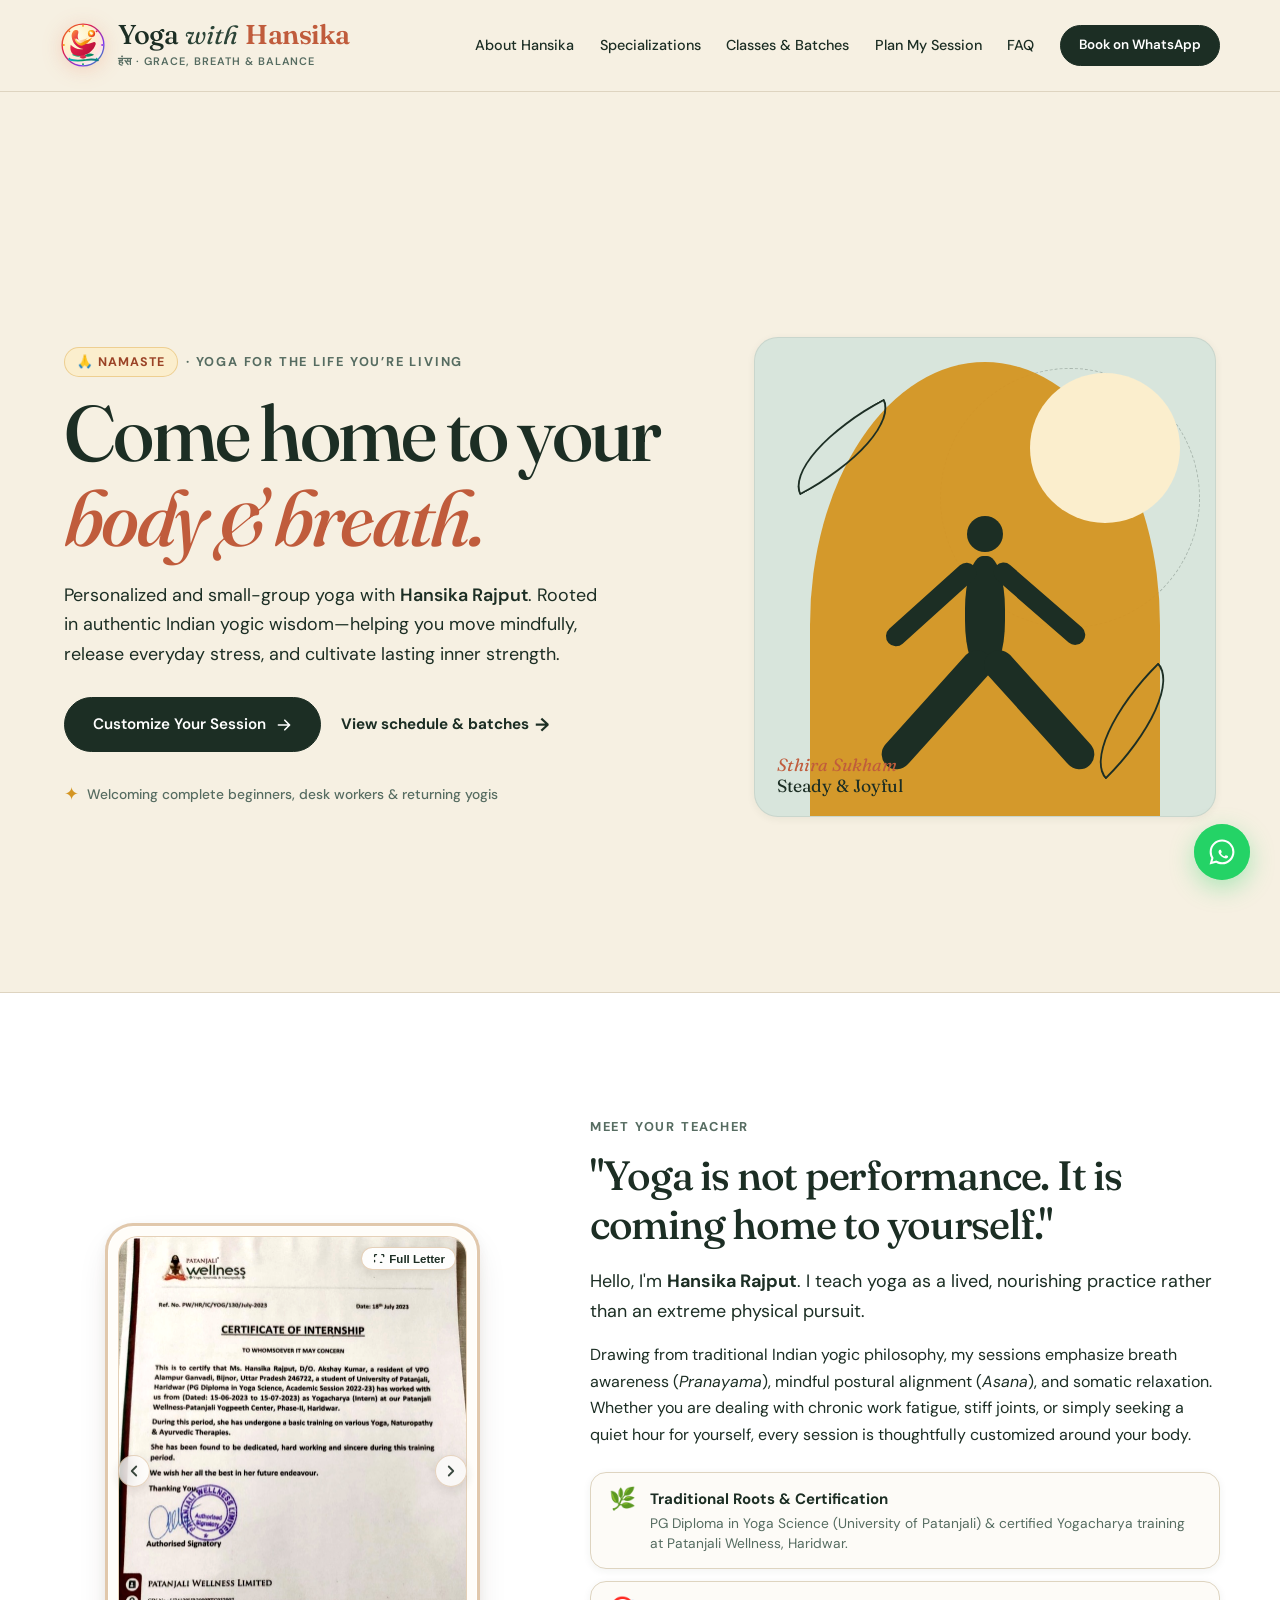
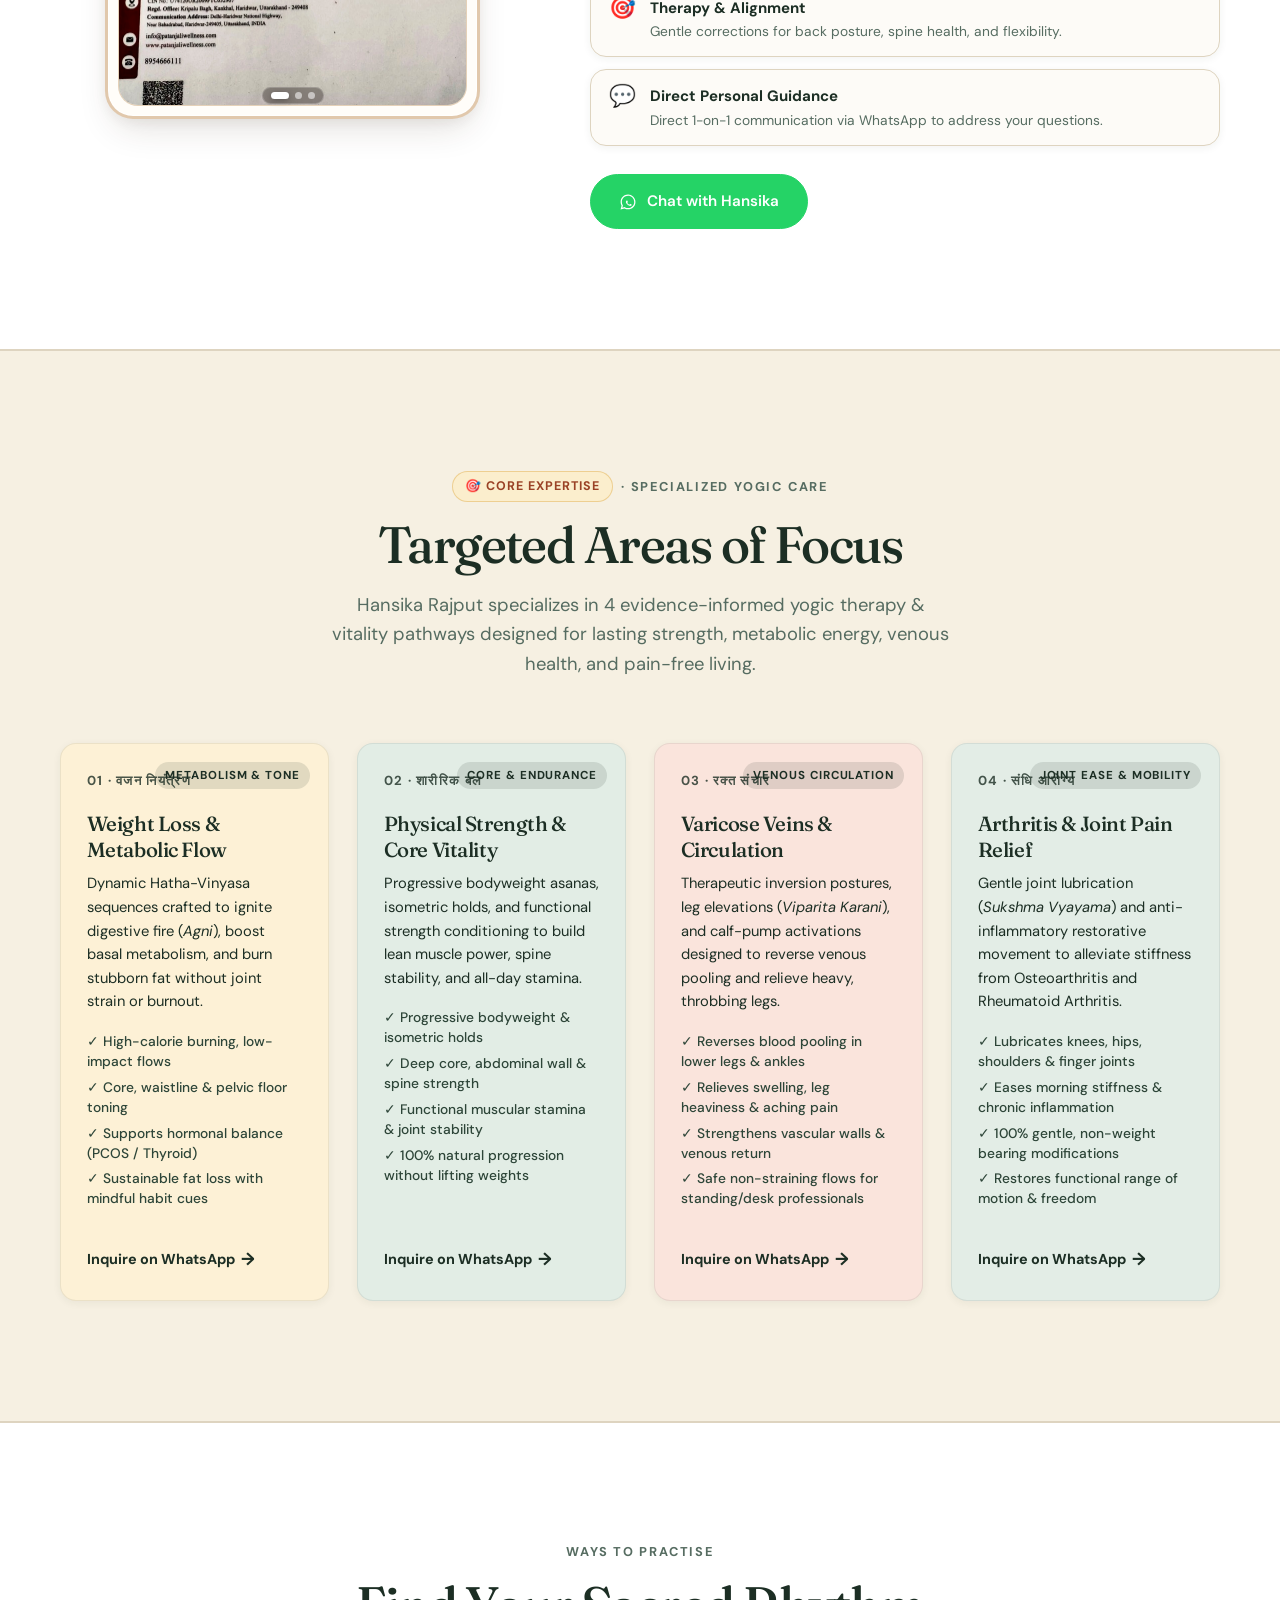
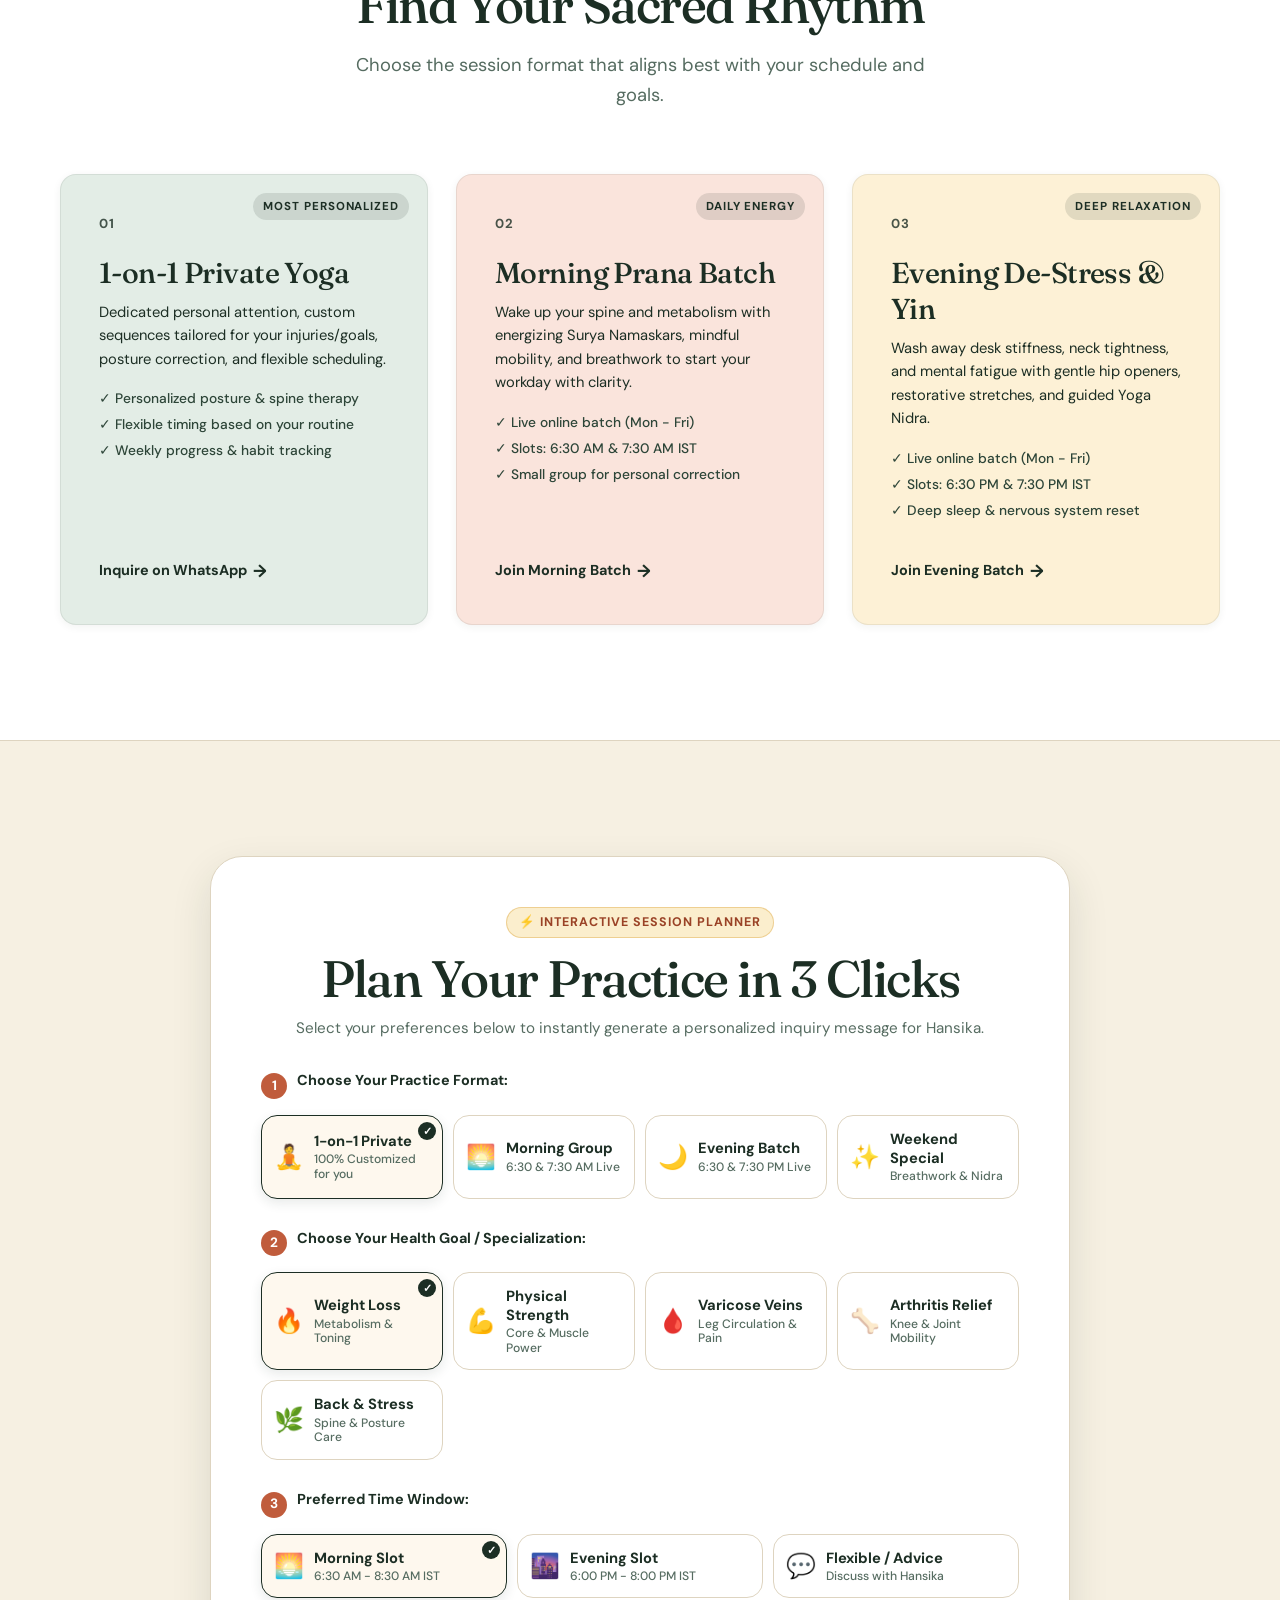
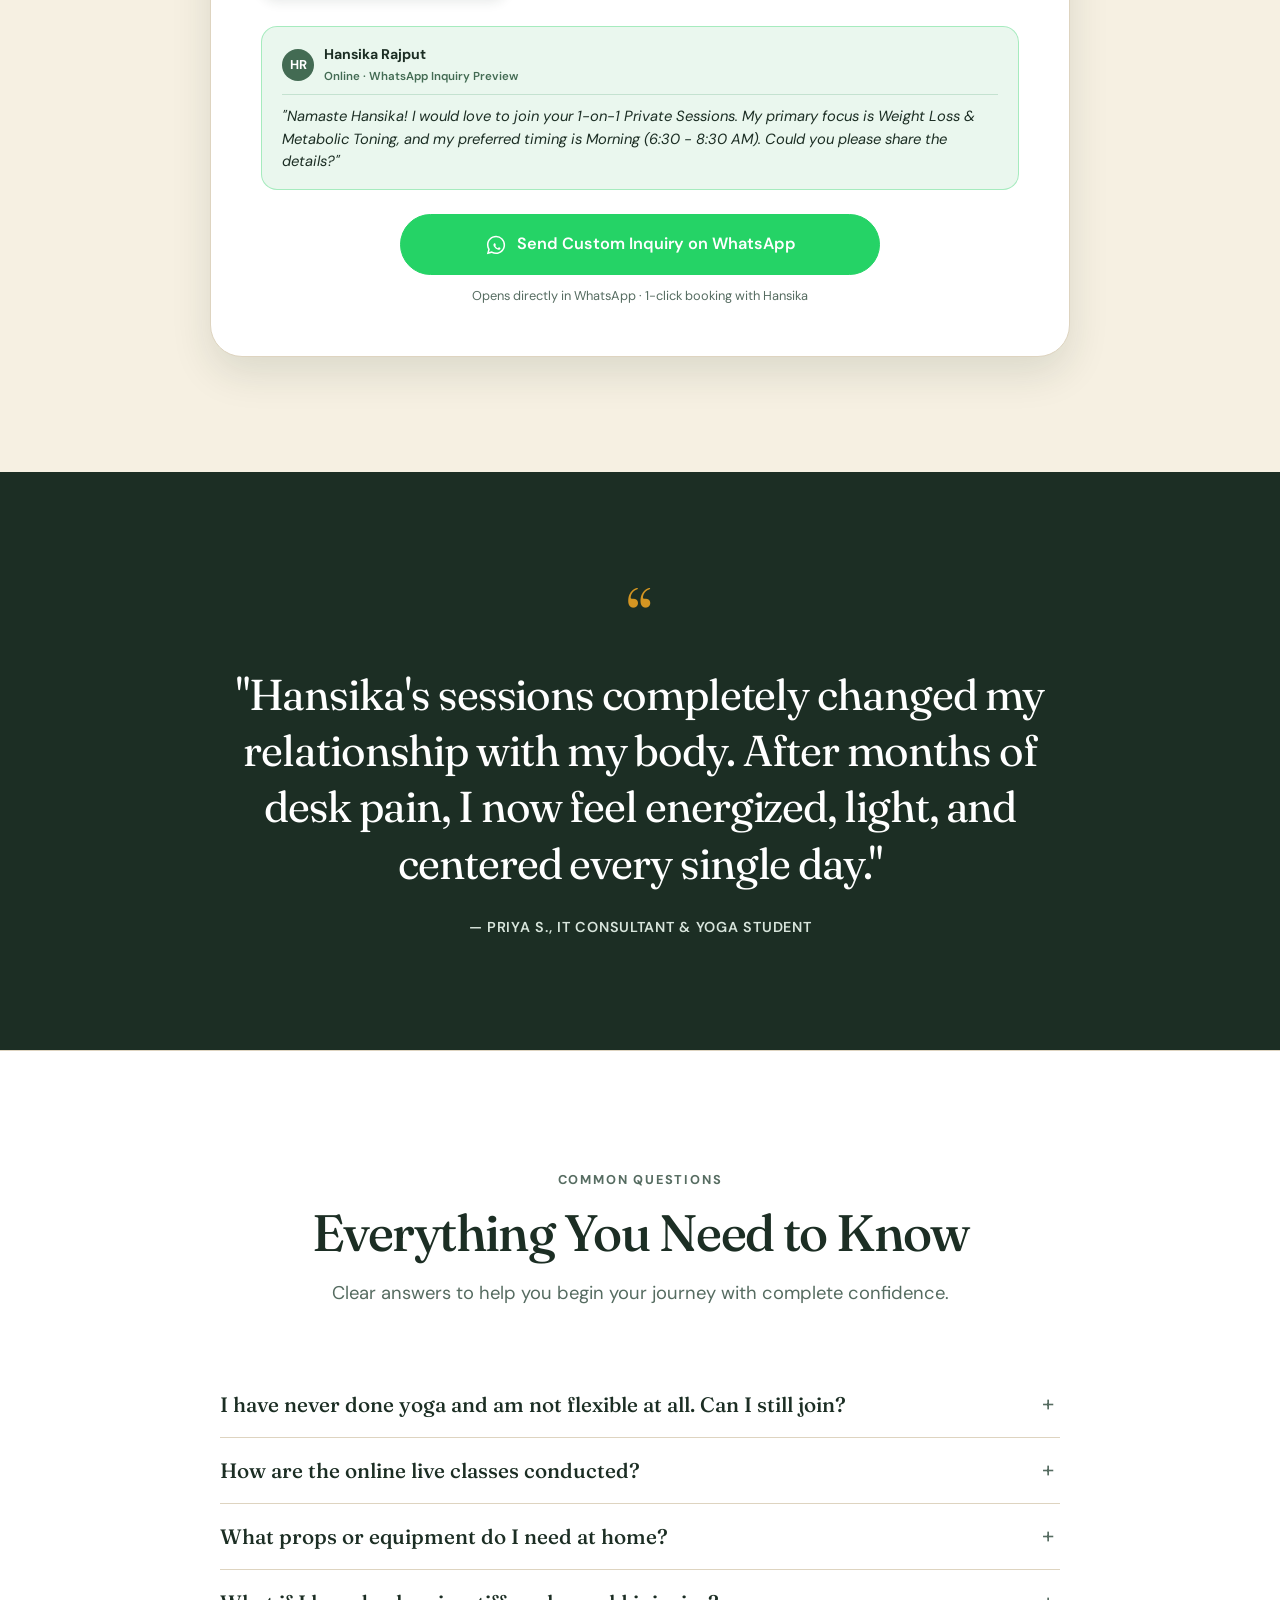
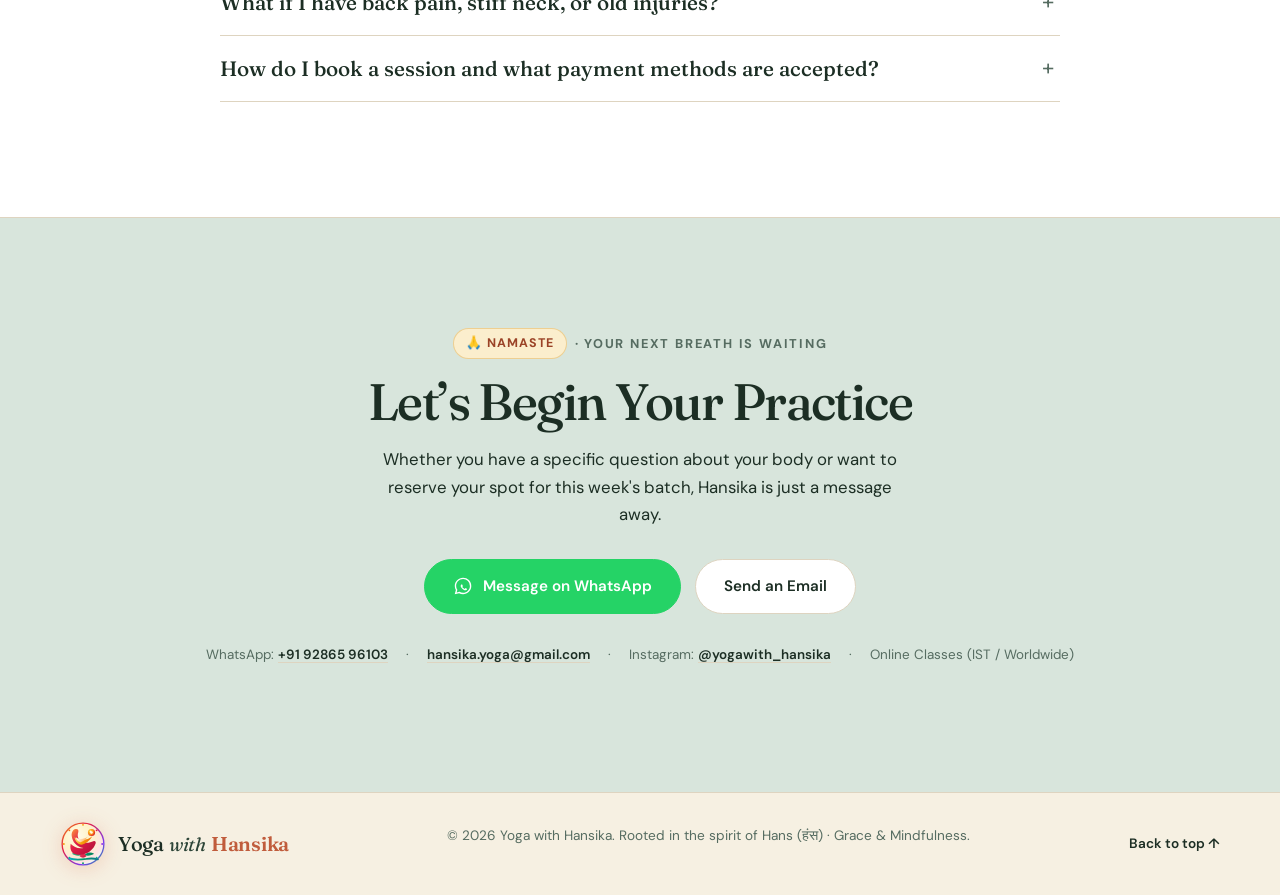
==== yogasite/index.html @ b0bfac23 "feat: add minimal teacher slideshow, cropped Patanjali letter, and Google SEO schema for yogawithhan" ====
<!doctype html>
<html lang="en">
  <head>
    <meta charset="UTF-8" />
    <meta name="viewport" content="width=device-width, initial-scale=1.0, viewport-fit=cover" />
    <meta name="description" content="Personalized 1-on-1 and small group yoga sessions with Hansika Rajput. Mindful movement, breathwork, and strength rooted in authentic Indian yogic principles." />
    <meta name="keywords" content="Yoga with Hansika, Hansika Rajput, Hans Yoga, Indian Yoga, Private Yoga Coach, Pranayama, Online Yoga Classes, Yoga for Beginners, Mindfulness" />
    <meta name="author" content="Hansika Rajput" />
    <meta name="theme-color" content="#f6f0e2" />
    
    <!-- Open Graph / WhatsApp Preview Meta Tags -->
    <meta property="og:type" content="website" />
    <meta property="og:title" content="Yoga with Hansika — Authentic Indian Yogic Practice &amp; Healing" />
    <meta property="og:description" content="Come home to your body and breath. Private & small-group yoga sessions with Hansika Rajput for strength, calm, and vitality." />
    <meta property="og:site_name" content="Yoga with Hansika" />
    
    <title>Yoga with Hansika — Authentic Indian Yogic Practice &amp; Healing</title>
    <link rel="canonical" href="https://yogawithhansika.vercel.app/yogasite/" />
    <meta property="og:url" content="https://yogawithhansika.vercel.app/yogasite/" />

    <!-- Google Structured Data (Schema.org) for Google Search Ranking -->
    <script type="application/ld+json">
    {
      "@context": "https://schema.org",
      "@type": "HealthAndBeautyBusiness",
      "name": "Yoga with Hansika",
      "alternateName": ["Hans Yoga", "Yoga with Hansika Rajput"],
      "description": "Personalized 1-on-1 and small group online yoga sessions with Hansika Rajput. Authentic Indian yogic wisdom, breathwork (Pranayama), alignment (Asana), and somatic relaxation.",
      "url": "https://yogawithhansika.vercel.app/yogasite/",
      "founder": {
        "@type": "Person",
        "name": "Hansika Rajput",
        "jobTitle": "Certified Yogacharya & Yoga Instructor",
        "alumniOf": "University of Patanjali",
        "knowsAbout": ["Hatha Yoga", "Vinyasa Flow", "Pranayama", "Yoga Therapy", "Meditation"]
      },
      "areaServed": {
        "@type": "Country",
        "name": "Worldwide"
      }
    }
    </script>
    
    <!-- Google Fonts -->
    <link rel="preconnect" href="https://fonts.googleapis.com" />
    <link rel="preconnect" href="https://fonts.gstatic.com" crossorigin />
    <link href="https://fonts.googleapis.com/css2?family=DM+Sans:ital,wght@0,400;0,500;0,600;0,700;1,400&family=Fraunces:ital,opsz,wght@0,9..144,400;0,9..144,500;0,9..144,600;1,9..144,400;1,9..144,500&display=swap" rel="stylesheet" />
    
    <link rel="stylesheet" href="styles.css?v=35" />
    
    <!-- Vercel Web Analytics & Speed Insights -->
    <script>
      window.va = window.va || function () { (window.vaq = window.vaq || []).push(arguments); };
    </script>
    <script defer src="/_vercel/insights/script.js"></script>
  </head>
  <body>
    <!-- Site Header -->
    <header class="site-header">
      <a class="brand" href="#top" aria-label="Yoga with Hansika Home">
        <span class="brand-logo-icon" aria-hidden="true">
          <svg class="hans-logo-svg" viewBox="0 0 54 54" width="46" height="46" fill="none" xmlns="http://www.w3.org/2000/svg">
            <defs>
              <radialGradient id="haloGradHead" cx="35%" cy="30%" r="75%">
                <stop offset="0%" stop-color="#FFFBEB"/>
                <stop offset="45%" stop-color="#FEF3C7"/>
                <stop offset="85%" stop-color="#FEE2E2"/>
                <stop offset="100%" stop-color="#ECFDF5"/>
              </radialGradient>
              <linearGradient id="ringGradHead" x1="0" y1="0" x2="54" y2="54" gradientUnits="userSpaceOnUse">
                <stop offset="0%" stop-color="#F59E0B"/>
                <stop offset="35%" stop-color="#E11D48"/>
                <stop offset="70%" stop-color="#7C3AED"/>
                <stop offset="100%" stop-color="#10B981"/>
              </linearGradient>
              <radialGradient id="sunGradHead" cx="35%" cy="35%" r="65%">
                <stop offset="0%" stop-color="#FFFBEB"/>
                <stop offset="30%" stop-color="#FBBF24"/>
                <stop offset="75%" stop-color="#F97316"/>
                <stop offset="100%" stop-color="#DC2626"/>
              </radialGradient>
              <linearGradient id="swanBodyGradHead" x1="12" y1="12" x2="42" y2="40" gradientUnits="userSpaceOnUse">
                <stop offset="0%" stop-color="#FB923C"/>
                <stop offset="35%" stop-color="#E11D48"/>
                <stop offset="80%" stop-color="#BE123C"/>
                <stop offset="100%" stop-color="#881337"/>
              </linearGradient>
              <linearGradient id="wingGrad1Head" x1="16" y1="18" x2="38" y2="28" gradientUnits="userSpaceOnUse">
                <stop offset="0%" stop-color="#FEF08A"/>
                <stop offset="50%" stop-color="#F59E0B"/>
                <stop offset="100%" stop-color="#EA580C"/>
              </linearGradient>
              <linearGradient id="wingGrad2Head" x1="20" y1="22" x2="34" y2="30" gradientUnits="userSpaceOnUse">
                <stop offset="0%" stop-color="#FFF7ED"/>
                <stop offset="50%" stop-color="#FDBA74"/>
                <stop offset="100%" stop-color="#F97316"/>
              </linearGradient>
              <linearGradient id="lotusLeafGradHead" x1="10" y1="36" x2="44" y2="46" gradientUnits="userSpaceOnUse">
                <stop offset="0%" stop-color="#34D399"/>
                <stop offset="50%" stop-color="#059669"/>
                <stop offset="100%" stop-color="#047857"/>
              </linearGradient>
              <linearGradient id="lotusCoreGradHead" x1="24" y1="30" x2="30" y2="44" gradientUnits="userSpaceOnUse">
                <stop offset="0%" stop-color="#FDA4AF"/>
                <stop offset="50%" stop-color="#F43F5E"/>
                <stop offset="100%" stop-color="#BE123C"/>
              </linearGradient>
              <linearGradient id="rippleGradHead" x1="8" y1="45" x2="46" y2="45" gradientUnits="userSpaceOnUse">
                <stop offset="0%" stop-color="#06B6D4"/>
                <stop offset="50%" stop-color="#059669"/>
                <stop offset="100%" stop-color="#0E7490"/>
              </linearGradient>
            </defs>
            <circle cx="27" cy="27" r="24.5" fill="url(#haloGradHead)" stroke="url(#ringGradHead)" stroke-width="1.6"/>
            <circle cx="27" cy="4.5" r="1.1" fill="#F59E0B"/>
            <circle cx="43" cy="11" r="1.1" fill="#E11D48"/>
            <circle cx="49.5" cy="27" r="1.1" fill="#9333EA"/>
            <circle cx="43" cy="43" r="1.1" fill="#10B981"/>
            <circle cx="27" cy="49.5" r="1.1" fill="#059669"/>
            <circle cx="11" cy="43" r="1.1" fill="#10B981"/>
            <circle cx="4.5" cy="27" r="1.1" fill="#F59E0B"/>
            <circle cx="11" cy="11" r="1.1" fill="#F97316"/>
            <path d="M37 13.5L40 13.5M37 13.5L37 10.5M37 13.5L39.2 11.3M37 13.5L34.8 11.3" stroke="#F59E0B" stroke-width="0.8" stroke-linecap="round" opacity="0.75"/>
            <circle cx="37" cy="13.5" r="4.2" fill="url(#sunGradHead)"/>
            <circle cx="37" cy="13.5" r="1.5" fill="#FFFFFF" opacity="0.9"/>
            <path d="M14 38.5C18 36 23 37 25.5 40C21.5 41.5 16.5 40.5 14 38.5Z" fill="url(#lotusLeafGradHead)"/>
            <path d="M40 38.5C36 36 31 37 28.5 40C32.5 41.5 37.5 40.5 40 38.5Z" fill="url(#lotusLeafGradHead)"/>
            <path d="M23 41.5C25 37 29 37 31 41.5C28.5 43.5 25.5 43.5 23 41.5Z" fill="url(#lotusCoreGradHead)"/>
            <path d="M15 37.5C17.5 39.5 21.5 40.2 27 39.2C34 38 39.5 33 41.8 26.5C42.5 24.2 41 23 39.2 23.8C35.5 25.5 31 26.2 27 24.8C22.2 23.2 19.5 18.5 21.5 12.8C22.2 10.5 20.5 9 18.2 9.5C15.2 10.2 13.2 13.5 13.8 17.8C14.5 24.2 19.5 30.5 27.5 31.8C21.2 33 16 30.5 12.5 26.8C11.5 31 12.5 35.5 15 37.5Z" fill="url(#swanBodyGradHead)"/>
            <path d="M25.5 28C30 26.8 34.5 23.5 38 18C34.5 20.8 30 22.5 25.5 22.2C21.5 22.2 18.8 20.5 17.2 19C17.5 23.5 21 27.2 25.5 28Z" fill="url(#wingGrad1Head)"/>
            <path d="M24 25C27 24.2 30 22 32.5 18.5C30 20.2 27 21.2 24 21C21.2 21 19.5 19.8 18.5 18.8C18.8 21.8 21 24.2 24 25Z" fill="url(#wingGrad2Head)"/>
            <path d="M11 44C16 45.5 24 45.5 31 44.5C36.5 43.5 41 44 44.5 45" stroke="url(#rippleGradHead)" stroke-width="2.2" stroke-linecap="round"/>
          </svg>
        </span>
        <div class="brand-text-group">
          <span class="brand-title">Yoga <em>with</em> <span>Hansika</span></span>
          <span class="brand-sub">हंस · Grace, Breath &amp; Balance</span>
        </div>
      </a>
      
      <button class="menu-toggle" aria-expanded="false" aria-controls="site-nav" aria-label="Toggle navigation menu">
        <span class="menu-icon">
          <span class="bar"></span>
          <span class="bar"></span>
          <span class="bar"></span>
        </span>
        <span class="menu-text">Menu</span>
      </button>

      <nav id="site-nav" class="site-nav" aria-label="Main navigation">
        <a href="#about" class="nav-link">About Hansika</a>
        <a href="#specializations" class="nav-link">Specializations</a>
        <a href="#offerings" class="nav-link">Classes &amp; Batches</a>
        <a href="#customizer" class="nav-link">Plan My Session</a>
        <a href="#faq" class="nav-link">FAQ</a>
        <a class="button button-small nav-cta" href="https://wa.me/919286596103?text=Namaste%20Hansika!%20I%20would%20like%20to%20book%20a%20yoga%20session%20with%20you." target="_blank" rel="noopener noreferrer">
          Book on WhatsApp
        </a>
      </nav>
    </header>

    <main id="top">
      <!-- SECTION 1: Hero Section -->
      <section class="hero">
        <div class="hero-copy reveal-left">
          <p class="eyebrow"><span class="namaste-badge">🙏 Namaste</span> · Yoga for the life you’re living</p>
          <h1>Come home to your <em>body &amp; breath.</em></h1>
          <p class="hero-text">Personalized and small-group yoga with <strong>Hansika Rajput</strong>. Rooted in authentic Indian yogic wisdom—helping you move mindfully, release everyday stress, and cultivate lasting inner strength.</p>
          <div class="hero-actions">
            <a class="button" href="#customizer">
              <span>Customize Your Session</span>
              <svg viewBox="0 0 20 20" width="16" height="16" fill="currentColor" aria-hidden="true"><path fill-rule="evenodd" d="M10.293 3.293a1 1 0 011.414 0l6 6a1 1 0 010 1.414l-6 6a1 1 0 01-1.414-1.414L14.586 11H3a1 1 0 110-2h11.586l-4.293-4.293a1 1 0 010-1.414z" clip-rule="evenodd"/></svg>
            </a>
            <a class="text-link" href="#offerings">View schedule &amp; batches <span aria-hidden="true">→</span></a>
          </div>
          <div class="hero-proof">
            <span class="sun" aria-hidden="true">✦</span>
            <span>Welcoming complete beginners, desk workers &amp; returning yogis</span>
          </div>
        </div>

        <div class="hero-art reveal-right" aria-label="Decorative mindful yoga illustration">
          <div class="mandala-ring"></div>
          <div class="arch"></div>
          <div class="sun-circle"></div>
          <div class="leaf leaf-one"></div>
          <div class="leaf leaf-two"></div>
          <div class="yogi">
            <i class="head"></i>
            <i class="body"></i>
            <i class="arm arm-left"></i>
            <i class="arm arm-right"></i>
            <i class="leg leg-left"></i>
            <i class="leg leg-right"></i>
          </div>
          <p class="art-caption"><em>Sthira Sukham</em><br />Steady &amp; Joyful</p>
        </div>
      </section>

      <!-- SECTION 2: Meet Hansika Rajput -->
      <section class="about-section" id="about">
        <div class="about-container">
          <div class="about-card-visual reveal-left">
            <div class="teacher-slideshow-wrap" role="region" aria-roledescription="carousel" aria-label="Hansika Rajput internship training certificate and photos slideshow">
              <div class="slideshow-frame">
                <!-- Slides Container -->
                <div class="slideshow-track-container" id="teacher-slideshow">
                  <div class="slideshow-slider" id="teacher-slider">
                    <!-- Slide 1: Patanjali Training & Internship Letter (FIRST) -->
                    <div class="slide-item active" data-index="0" role="group" aria-roledescription="slide" aria-label="1 of 3: Official Patanjali Wellness Internship Certificate">
                      <div class="slide-media-wrapper">
                        <img
                          src="images/patanjali-training-letter-enhanced.jpg"
                          alt="Official Certificate of Internship from Patanjali Wellness Limited for Hansika Rajput"
                          class="slide-img cert-img"
                          loading="eager"
                          decoding="async"
                        />
                        <button class="cert-expand-btn" id="open-cert-btn" type="button" aria-label="View full size training letter">
                          <svg viewBox="0 0 20 20" width="13" height="13" fill="currentColor" aria-hidden="true"><path d="M5 3a2 2 0 00-2 2v2a1 1 0 002 0V5h2a1 1 0 000-2H5zM15 3a1 1 0 000 2h2v2a1 1 0 102 0V5a2 2 0 00-2-2h-2zM3 15a1 1 0 002 0v-2a1 1 0 10-2 0v2zm12 2a1 1 0 000-2h-2a1 1 0 100 2h2z"/></svg>
                          <span>Full Letter</span>
                        </button>
                      </div>
                    </div>

                    <!-- Slide 2: Hansika at Lotus sculpture -->
                    <div class="slide-item" data-index="1" role="group" aria-roledescription="slide" aria-label="2 of 3: Hansika Rajput at Patanjali Yogpeeth Lotus">
                      <div class="slide-media-wrapper">
                        <img
                          src="images/hansika-lotus-posture-enhanced.jpg"
                          alt="Hansika Rajput at Patanjali Yogpeeth Lotus sculpture inscribed with Yoga Sutras"
                          class="slide-img"
                          loading="lazy"
                          decoding="async"
                        />
                      </div>
                    </div>

                    <!-- Slide 3: With revered Mentor at University of Patanjali -->
                    <div class="slide-item" data-index="2" role="group" aria-roledescription="slide" aria-label="3 of 3: Hansika Rajput with university mentor">
                      <div class="slide-media-wrapper">
                        <img
                          src="images/hansika-mentor-patanjali-enhanced.jpg"
                          alt="Hansika Rajput with her faculty mentor at University of Patanjali campus"
                          class="slide-img"
                          loading="lazy"
                          decoding="async"
                        />
                      </div>
                    </div>
                  </div>
                </div>

                <!-- Minimal Navigation Arrows -->
                <button class="slideshow-arrow prev" id="slide-prev-btn" aria-label="Previous photo" type="button">
                  <svg viewBox="0 0 24 24" width="18" height="18" fill="none" stroke="currentColor" stroke-width="2.4" stroke-linecap="round" stroke-linejoin="round" aria-hidden="true"><path d="M15 18l-6-6 6-6"/></svg>
                </button>
                <button class="slideshow-arrow next" id="slide-next-btn" aria-label="Next photo" type="button">
                  <svg viewBox="0 0 24 24" width="18" height="18" fill="none" stroke="currentColor" stroke-width="2.4" stroke-linecap="round" stroke-linejoin="round" aria-hidden="true"><path d="M9 18l6-6-6-6"/></svg>
                </button>

                <!-- Minimal Navigation Dots -->
                <div class="slideshow-dots" id="slide-dots-container" role="tablist" aria-label="Select photo slide">
                  <button class="dot-btn active" role="tab" aria-selected="true" aria-label="Slide 1: Internship Letter" data-index="0"></button>
                  <button class="dot-btn" role="tab" aria-selected="false" aria-label="Slide 2: Yogic Guide" data-index="1"></button>
                  <button class="dot-btn" role="tab" aria-selected="false" aria-label="Slide 3: Mentorship" data-index="2"></button>
                </div>
              </div>
            </div>
          </div>
          
          <div class="about-content reveal-right">
            <p class="eyebrow">Meet Your Teacher</p>
            <h2>"Yoga is not performance. It is coming home to yourself."</h2>
            <p class="about-lead">Hello, I'm <strong>Hansika Rajput</strong>. I teach yoga as a lived, nourishing practice rather than an extreme physical pursuit.</p>
            <p>Drawing from traditional Indian yogic philosophy, my sessions emphasize breath awareness (<em>Pranayama</em>), mindful postural alignment (<em>Asana</em>), and somatic relaxation. Whether you are dealing with chronic work fatigue, stiff joints, or simply seeking a quiet hour for yourself, every session is thoughtfully customized around your body.</p>
            
            <div class="credentials-grid">
              <div class="cred-item">
                <span class="cred-icon">🌿</span>
                <div>
                  <strong>Traditional Roots &amp; Certification</strong>
                  <p>PG Diploma in Yoga Science (University of Patanjali) &amp; certified Yogacharya training at Patanjali Wellness, Haridwar.</p>
                </div>
              </div>
              <div class="cred-item">
                <span class="cred-icon">🎯</span>
                <div>
                  <strong>Therapy &amp; Alignment</strong>
                  <p>Gentle corrections for back posture, spine health, and flexibility.</p>
                </div>
              </div>
              <div class="cred-item">
                <span class="cred-icon">💬</span>
                <div>
                  <strong>Direct Personal Guidance</strong>
                  <p>Direct 1-on-1 communication via WhatsApp to address your questions.</p>
                </div>
              </div>
            </div>

            <div class="about-cta-row">
              <a href="https://wa.me/919286596103?text=Namaste%20Hansika!%20I'd%20love%20to%20know%20more%20about%20your%20background%20and%20classes." target="_blank" rel="noopener noreferrer" class="button button-whatsapp">
                <svg class="btn-icon" viewBox="0 0 24 24" width="18" height="18" fill="currentColor" aria-hidden="true"><path d="M12.04 2c-5.46 0-9.91 4.45-9.91 9.91 0 1.75.46 3.45 1.32 4.95L2.05 22l5.25-1.38c1.45.79 3.08 1.21 4.74 1.21 5.46 0 9.91-4.45 9.91-9.91 0-2.65-1.03-5.14-2.9-7.01A9.816 9.816 0 0 0 12.04 2zm.01 1.67c2.2 0 4.26.86 5.82 2.42a8.225 8.225 0 0 1 2.41 5.83c0 4.54-3.7 8.24-8.24 8.24-1.48 0-2.93-.4-4.2-1.15l-.3-.18-3.12.82.83-3.04-.2-.31a8.196 8.196 0 0 1-1.26-4.38c0-4.54 3.7-8.24 8.24-8.24zm4.52 11.53c-.19-.09-1.12-.55-1.3-.61-.17-.07-.3-.1-.43.1-.12.19-.48.61-.59.73-.11.12-.22.14-.41.05-.19-.09-.81-.3-1.55-.95-.57-.51-.96-1.14-1.07-1.33-.11-.19-.01-.3.08-.39.08-.08.19-.22.28-.33.1-.11.13-.19.19-.31.07-.12.03-.23-.02-.32-.05-.09-.43-1.03-.59-1.41-.15-.37-.31-.32-.43-.32h-.37c-.12 0-.32.05-.49.23-.17.19-.65.64-.65 1.56 0 .92.67 1.81.76 1.94.1.12 1.32 2.01 3.2 2.82.45.19.8.31 1.07.4.45.14.86.12 1.18.07.36-.05 1.12-.46 1.28-.9.16-.44.16-.82.11-.9-.05-.09-.17-.14-.36-.24z"/></svg>
                Chat with Hansika
              </a>
            </div>
          </div>
        </div>
      </section>

      <!-- SECTION 2.5: Areas of Specialization -->
      <section class="specializations-section" id="specializations">
        <div class="section-heading reveal">
          <p class="eyebrow"><span class="namaste-badge">🎯 Core Expertise</span> · Specialized Yogic Care</p>
          <h2>Targeted Areas of Focus</h2>
          <p class="section-subtext">Hansika Rajput specializes in 4 evidence-informed yogic therapy &amp; vitality pathways designed for lasting strength, metabolic energy, venous health, and pain-free living.</p>
        </div>

        <div class="cards">
          <!-- Spec 1: Weight Loss (Sun / Haldi tint) -->
          <article class="card card-sun reveal-card">
            <div class="card-badge">Metabolism &amp; Tone</div>
            <span class="card-num">01 · वजन नियंत्रण</span>
            <h3>Weight Loss &amp; Metabolic Flow</h3>
            <p>Dynamic Hatha-Vinyasa sequences crafted to ignite digestive fire (<em>Agni</em>), boost basal metabolism, and burn stubborn fat without joint strain or burnout.</p>
            <ul class="card-features">
              <li>✓ High-calorie burning, low-impact flows</li>
              <li>✓ Core, waistline &amp; pelvic floor toning</li>
              <li>✓ Supports hormonal balance (PCOS / Thyroid)</li>
              <li>✓ Sustainable fat loss with mindful habit cues</li>
            </ul>
            <a href="https://wa.me/919286596103?text=Namaste%20Hansika!%20I%20would%20like%20to%20inquire%20about%20your%20Weight%20Loss%20Yoga%20sessions." target="_blank" rel="noopener noreferrer" class="card-cta">
              Inquire on WhatsApp <b aria-hidden="true">→</b>
            </a>
          </article>

          <!-- Spec 2: Physical Strength (Tulsi / Sage tint) -->
          <article class="card card-tulsi reveal-card">
            <div class="card-badge">Core &amp; Endurance</div>
            <span class="card-num">02 · शारीरिक बल</span>
            <h3>Physical Strength &amp; Core Vitality</h3>
            <p>Progressive bodyweight asanas, isometric holds, and functional strength conditioning to build lean muscle power, spine stability, and all-day stamina.</p>
            <ul class="card-features">
              <li>✓ Progressive bodyweight &amp; isometric holds</li>
              <li>✓ Deep core, abdominal wall &amp; spine strength</li>
              <li>✓ Functional muscular stamina &amp; joint stability</li>
              <li>✓ 100% natural progression without lifting weights</li>
            </ul>
            <a href="https://wa.me/919286596103?text=Namaste%20Hansika!%20I%20would%20like%20to%20inquire%20about%20your%20Physical%20Strength%20Yoga%20sessions." target="_blank" rel="noopener noreferrer" class="card-cta">
              Inquire on WhatsApp <b aria-hidden="true">→</b>
            </a>
          </article>

          <!-- Spec 3: Varicose Veins (Clay / Terracotta tint) -->
          <article class="card card-clay reveal-card">
            <div class="card-badge">Venous Circulation</div>
            <span class="card-num">03 · रक्त संचार</span>
            <h3>Varicose Veins &amp; Circulation</h3>
            <p>Therapeutic inversion postures, leg elevations (<em>Viparita Karani</em>), and calf-pump activations designed to reverse venous pooling and relieve heavy, throbbing legs.</p>
            <ul class="card-features">
              <li>✓ Reverses blood pooling in lower legs &amp; ankles</li>
              <li>✓ Relieves swelling, leg heaviness &amp; aching pain</li>
              <li>✓ Strengthens vascular walls &amp; venous return</li>
              <li>✓ Safe non-straining flows for standing/desk professionals</li>
            </ul>
            <a href="https://wa.me/919286596103?text=Namaste%20Hansika!%20I%20would%20like%20to%20inquire%20about%20your%20Varicose%20Veins%20Therapy%20sessions." target="_blank" rel="noopener noreferrer" class="card-cta">
              Inquire on WhatsApp <b aria-hidden="true">→</b>
            </a>
          </article>

          <!-- Spec 4: Arthritis (Sage / Tulsi tint) -->
          <article class="card card-sage reveal-card">
            <div class="card-badge">Joint Ease &amp; Mobility</div>
            <span class="card-num">04 · संधि आरोग्य</span>
            <h3>Arthritis &amp; Joint Pain Relief</h3>
            <p>Gentle joint lubrication (<em>Sukshma Vyayama</em>) and anti-inflammatory restorative movement to alleviate stiffness from Osteoarthritis and Rheumatoid Arthritis.</p>
            <ul class="card-features">
              <li>✓ Lubricates knees, hips, shoulders &amp; finger joints</li>
              <li>✓ Eases morning stiffness &amp; chronic inflammation</li>
              <li>✓ 100% gentle, non-weight bearing modifications</li>
              <li>✓ Restores functional range of motion &amp; freedom</li>
            </ul>
            <a href="https://wa.me/919286596103?text=Namaste%20Hansika!%20I%20would%20like%20to%20inquire%20about%20your%20Arthritis%20%26%20Joint%20Care%20sessions." target="_blank" rel="noopener noreferrer" class="card-cta">
              Inquire on WhatsApp <b aria-hidden="true">→</b>
            </a>
          </article>
        </div>
      </section>

      <!-- SECTION 4: Classes & Offerings -->
      <section class="offerings" id="offerings">
        <div class="section-heading reveal">
          <p class="eyebrow">Ways to Practise</p>
          <h2>Find Your Sacred Rhythm</h2>
          <p class="section-subtext">Choose the session format that aligns best with your schedule and goals.</p>
        </div>

        <div class="cards">
          <!-- Card 1 -->
          <article class="card card-sage reveal-card">
            <div class="card-badge">Most Personalized</div>
            <span class="card-num">01</span>
            <h3>1-on-1 Private Yoga</h3>
            <p>Dedicated personal attention, custom sequences tailored for your injuries/goals, posture correction, and flexible scheduling.</p>
            <ul class="card-features">
              <li>✓ Personalized posture &amp; spine therapy</li>
              <li>✓ Flexible timing based on your routine</li>
              <li>✓ Weekly progress &amp; habit tracking</li>
            </ul>
            <a href="https://wa.me/919286596103?text=Namaste%20Hansika!%20I'm%20interested%20in%201-on-1%20Private%20Yoga%20sessions.%20Please%20share%20the%20details." target="_blank" rel="noopener noreferrer" class="card-cta">
              Inquire on WhatsApp <b aria-hidden="true">→</b>
            </a>
          </article>
          
          <!-- Card 2 -->
          <article class="card card-clay reveal-card">
            <div class="card-badge">Daily Energy</div>
            <span class="card-num">02</span>
            <h3>Morning Prana Batch</h3>
            <p>Wake up your spine and metabolism with energizing Surya Namaskars, mindful mobility, and breathwork to start your workday with clarity.</p>
            <ul class="card-features">
              <li>✓ Live online batch (Mon - Fri)</li>
              <li>✓ Slots: 6:30 AM &amp; 7:30 AM IST</li>
              <li>✓ Small group for personal correction</li>
            </ul>
            <a href="https://wa.me/919286596103?text=Namaste%20Hansika!%20I%20want%20to%20join%20the%20Morning%20Prana%20Batch." target="_blank" rel="noopener noreferrer" class="card-cta">
              Join Morning Batch <b aria-hidden="true">→</b>
            </a>
          </article>
          
          <!-- Card 3 -->
          <article class="card card-sun reveal-card">
            <div class="card-badge">Deep Relaxation</div>
            <span class="card-num">03</span>
            <h3>Evening De-Stress &amp; Yin</h3>
            <p>Wash away desk stiffness, neck tightness, and mental fatigue with gentle hip openers, restorative stretches, and guided Yoga Nidra.</p>
            <ul class="card-features">
              <li>✓ Live online batch (Mon - Fri)</li>
              <li>✓ Slots: 6:30 PM &amp; 7:30 PM IST</li>
              <li>✓ Deep sleep &amp; nervous system reset</li>
            </ul>
            <a href="https://wa.me/919286596103?text=Namaste%20Hansika!%20I%20want%20to%20join%20the%20Evening%20De-Stress%20Batch." target="_blank" rel="noopener noreferrer" class="card-cta">
              Join Evening Batch <b aria-hidden="true">→</b>
            </a>
          </article>
        </div>
      </section>

      <!-- SECTION 5: WhatsApp Customizer Widget -->
      <section class="customizer-section" id="customizer">
        <div class="customizer-card reveal">
          <div class="customizer-header">
            <span class="namaste-badge">⚡ Interactive Session Planner</span>
            <h2>Plan Your Practice in 3 Clicks</h2>
            <p>Select your preferences below to instantly generate a personalized inquiry message for Hansika.</p>
          </div>

          <div class="customizer-body">
            <!-- Step 1: Format -->
            <div class="customizer-step">
              <div class="step-header">
                <span class="step-badge">1</span>
                <label class="group-label">Choose Your Practice Format:</label>
              </div>
              <div class="tile-grid tile-grid-4" id="format-options">
                <button type="button" class="tile-card active" data-val="1-on-1 Private Sessions">
                  <span class="tile-icon">🧘</span>
                  <div class="tile-text">
                    <strong>1-on-1 Private</strong>
                    <span>100% Customized for you</span>
                  </div>
                  <span class="tile-check" aria-hidden="true">✓</span>
                </button>
                <button type="button" class="tile-card" data-val="Morning Group Batch">
                  <span class="tile-icon">🌅</span>
                  <div class="tile-text">
                    <strong>Morning Group</strong>
                    <span>6:30 &amp; 7:30 AM Live</span>
                  </div>
                  <span class="tile-check" aria-hidden="true">✓</span>
                </button>
                <button type="button" class="tile-card" data-val="Evening De-Stress Batch">
                  <span class="tile-icon">🌙</span>
                  <div class="tile-text">
                    <strong>Evening Batch</strong>
                    <span>6:30 &amp; 7:30 PM Live</span>
                  </div>
                  <span class="tile-check" aria-hidden="true">✓</span>
                </button>
                <button type="button" class="tile-card" data-val="Weekend Pranayama &amp; Meditation">
                  <span class="tile-icon">✨</span>
                  <div class="tile-text">
                    <strong>Weekend Special</strong>
                    <span>Breathwork &amp; Nidra</span>
                  </div>
                  <span class="tile-check" aria-hidden="true">✓</span>
                </button>
              </div>
            </div>

            <!-- Step 2: Primary Goal -->
            <div class="customizer-step">
              <div class="step-header">
                <span class="step-badge">2</span>
                <label class="group-label">Choose Your Health Goal / Specialization:</label>
              </div>
              <div class="tile-grid tile-grid-5" id="goal-options">
                <button type="button" class="tile-card active" data-val="Weight Loss &amp; Metabolic Toning">
                  <span class="tile-icon">🔥</span>
                  <div class="tile-text">
                    <strong>Weight Loss</strong>
                    <span>Metabolism &amp; Toning</span>
                  </div>
                  <span class="tile-check" aria-hidden="true">✓</span>
                </button>
                <button type="button" class="tile-card" data-val="Physical Strength &amp; Core Vitality">
                  <span class="tile-icon">💪</span>
                  <div class="tile-text">
                    <strong>Physical Strength</strong>
                    <span>Core &amp; Muscle Power</span>
                  </div>
                  <span class="tile-check" aria-hidden="true">✓</span>
                </button>
                <button type="button" class="tile-card" data-val="Varicose Veins &amp; Leg Circulation">
                  <span class="tile-icon">🩸</span>
                  <div class="tile-text">
                    <strong>Varicose Veins</strong>
                    <span>Leg Circulation &amp; Pain</span>
                  </div>
                  <span class="tile-check" aria-hidden="true">✓</span>
                </button>
                <button type="button" class="tile-card" data-val="Arthritis &amp; Joint Pain Relief">
                  <span class="tile-icon">🦴</span>
                  <div class="tile-text">
                    <strong>Arthritis Relief</strong>
                    <span>Knee &amp; Joint Mobility</span>
                  </div>
                  <span class="tile-check" aria-hidden="true">✓</span>
                </button>
                <button type="button" class="tile-card" data-val="Back/Neck Care &amp; Stress Relief">
                  <span class="tile-icon">🌿</span>
                  <div class="tile-text">
                    <strong>Back &amp; Stress</strong>
                    <span>Spine &amp; Posture Care</span>
                  </div>
                  <span class="tile-check" aria-hidden="true">✓</span>
                </button>
              </div>
            </div>

            <!-- Step 3: Preferred Timing -->
            <div class="customizer-step">
              <div class="step-header">
                <span class="step-badge">3</span>
                <label class="group-label">Preferred Time Window:</label>
              </div>
              <div class="tile-grid tile-grid-3" id="time-options">
                <button type="button" class="tile-card active" data-val="Morning (6:30 - 8:30 AM)">
                  <span class="tile-icon">🌅</span>
                  <div class="tile-text">
                    <strong>Morning Slot</strong>
                    <span>6:30 AM - 8:30 AM IST</span>
                  </div>
                  <span class="tile-check" aria-hidden="true">✓</span>
                </button>
                <button type="button" class="tile-card" data-val="Evening (6:00 - 8:00 PM)">
                  <span class="tile-icon">🌆</span>
                  <div class="tile-text">
                    <strong>Evening Slot</strong>
                    <span>6:00 PM - 8:00 PM IST</span>
                  </div>
                  <span class="tile-check" aria-hidden="true">✓</span>
                </button>
                <button type="button" class="tile-card" data-val="Flexible / Need Advice">
                  <span class="tile-icon">💬</span>
                  <div class="tile-text">
                    <strong>Flexible / Advice</strong>
                    <span>Discuss with Hansika</span>
                  </div>
                  <span class="tile-check" aria-hidden="true">✓</span>
                </button>
              </div>
            </div>

            <!-- Live Message Preview Box -->
            <div class="message-preview-container">
              <div class="preview-header-bar">
                <div class="preview-avatar">HR</div>
                <div class="preview-meta">
                  <strong>Hansika Rajput</strong>
                  <span>Online · WhatsApp Inquiry Preview</span>
                </div>
              </div>
              <div class="message-bubble" id="whatsapp-preview-text">
                "Namaste Hansika! I would love to join your 1-on-1 Private Sessions. My primary focus is Weight Loss &amp; Metabolic Toning, and my preferred timing is Morning (6:30 - 8:30 AM). Could you please share the details?"
              </div>
            </div>

            <!-- Action Button -->
            <div class="customizer-action">
              <a
                id="customizer-whatsapp-btn"
                href="https://wa.me/919286596103?text=Namaste%20Hansika!%20I%20would%20love%20to%20join%20your%201-on-1%20Private%20Sessions.%20My%20primary%20focus%20is%20to%20Weight%20Loss%20%26%20Metabolic%20Toning%2C%20and%20my%20preferred%20timing%20is%20Morning%20(6%3A30%20-%208%3A30%20AM).%20Could%20you%20please%20share%20the%20details%3F"
                target="_blank"
                rel="noopener noreferrer"
                class="button button-whatsapp button-large"
              >
                <svg class="btn-icon" viewBox="0 0 24 24" width="22" height="22" fill="currentColor" aria-hidden="true"><path d="M12.04 2c-5.46 0-9.91 4.45-9.91 9.91 0 1.75.46 3.45 1.32 4.95L2.05 22l5.25-1.38c1.45.79 3.08 1.21 4.74 1.21 5.46 0 9.91-4.45 9.91-9.91 0-2.65-1.03-5.14-2.9-7.01A9.816 9.816 0 0 0 12.04 2zm.01 1.67c2.2 0 4.26.86 5.82 2.42a8.225 8.225 0 0 1 2.41 5.83c0 4.54-3.7 8.24-8.24 8.24-1.48 0-2.93-.4-4.2-1.15l-.3-.18-3.12.82.83-3.04-.2-.31a8.196 8.196 0 0 1-1.26-4.38c0-4.54 3.7-8.24 8.24-8.24zm4.52 11.53c-.19-.09-1.12-.55-1.3-.61-.17-.07-.3-.1-.43.1-.12.19-.48.61-.59.73-.11.12-.22.14-.41.05-.19-.09-.81-.3-1.55-.95-.57-.51-.96-1.14-1.07-1.33-.11-.19-.01-.3.08-.39.08-.08.19-.22.28-.33.1-.11.13-.19.19-.31.07-.12.03-.23-.02-.32-.05-.09-.43-1.03-.59-1.41-.15-.37-.31-.32-.43-.32h-.37c-.12 0-.32.05-.49.23-.17.19-.65.64-.65 1.56 0 .92.67 1.81.76 1.94.1.12 1.32 2.01 3.2 2.82.45.19.8.31 1.07.4.45.14.86.12 1.18.07.36-.05 1.12-.46 1.28-.9.16-.44.16-.82.11-.9-.05-.09-.17-.14-.36-.24z"/></svg>
                <span>Send Custom Inquiry on WhatsApp</span>
              </a>
              <span class="action-hint">Opens directly in WhatsApp · 1-click booking with Hansika</span>
            </div>
          </div>
        </div>
      </section>

      <!-- SECTION 6: Student Testimonial -->
      <section class="quote reveal">
        <div class="quote-mark" aria-hidden="true">“</div>
        <blockquote>"Hansika's sessions completely changed my relationship with my body. After months of desk pain, I now feel energized, light, and centered every single day."</blockquote>
        <p>— Priya S., IT Consultant &amp; Yoga Student</p>
      </section>

      <!-- SECTION 7: Interactive FAQ Accordion -->
      <section class="faq-section" id="faq">
        <div class="section-heading reveal">
          <p class="eyebrow">Common Questions</p>
          <h2>Everything You Need to Know</h2>
          <p class="section-subtext">Clear answers to help you begin your journey with complete confidence.</p>
        </div>

        <div class="faq-accordion" role="region" aria-label="Frequently Asked Questions">
          <!-- FAQ 1 -->
          <div class="faq-item reveal">
            <button class="faq-trigger" aria-expanded="false" aria-controls="faq-ans-1">
              <span>I have never done yoga and am not flexible at all. Can I still join?</span>
              <span class="faq-icon" aria-hidden="true">+</span>
            </button>
            <div id="faq-ans-1" class="faq-content" hidden>
              <p><strong>Absolutely yes!</strong> You do not need to be flexible to start yoga—gaining ease and mobility is simply the result of regular practice. All postures are introduced with gentle beginner variations and breathing cues so you never feel strained.</p>
            </div>
          </div>

          <!-- FAQ 2 -->
          <div class="faq-item reveal">
            <button class="faq-trigger" aria-expanded="false" aria-controls="faq-ans-2">
              <span>How are the online live classes conducted?</span>
              <span class="faq-icon" aria-hidden="true">+</span>
            </button>
            <div id="faq-ans-2" class="faq-content" hidden>
              <p>Classes take place live via <strong>Zoom or Google Meet</strong>. Batches are deliberately kept small so Hansika can observe your alignment in real time on screen, give voice-based posture corrections, and ensure complete safety.</p>
            </div>
          </div>

          <!-- FAQ 3 -->
          <div class="faq-item reveal">
            <button class="faq-trigger" aria-expanded="false" aria-controls="faq-ans-3">
              <span>What props or equipment do I need at home?</span>
              <span class="faq-icon" aria-hidden="true">+</span>
            </button>
            <div id="faq-ans-3" class="faq-content" hidden>
              <p>All you need to begin is a comfortable <strong>yoga mat</strong>, loose breathable clothing, and a small water bottle. A yoga block or a firm cushion/pillow is helpful for restorative relaxation poses, but household cushions work wonderfully too.</p>
            </div>
          </div>

          <!-- FAQ 4 -->
          <div class="faq-item reveal">
            <button class="faq-trigger" aria-expanded="false" aria-controls="faq-ans-4">
              <span>What if I have back pain, stiff neck, or old injuries?</span>
              <span class="faq-icon" aria-hidden="true">+</span>
            </button>
            <div id="faq-ans-4" class="faq-content" hidden>
              <p>Before your first class, Hansika takes a brief health intake on WhatsApp. If you have specific postural issues (such as lower back stiffness, sciatica, or cervical strain), she provides tailored modifications or recommends starting with 1-on-1 personalized sessions.</p>
            </div>
          </div>

          <!-- FAQ 5 -->
          <div class="faq-item reveal">
            <button class="faq-trigger" aria-expanded="false" aria-controls="faq-ans-5">
              <span>How do I book a session and what payment methods are accepted?</span>
              <span class="faq-icon" aria-hidden="true">+</span>
            </button>
            <div id="faq-ans-5" class="faq-content" hidden>
              <p>Booking is super simple—just tap any WhatsApp button on this site to connect with Hansika. She will share available batch slots and details. Payments are securely accepted via <strong>UPI (GPay, PhonePe, Paytm), NetBanking, or International wire</strong>.</p>
            </div>
          </div>
        </div>
      </section>

      <!-- SECTION 8: Contact Section -->
      <section class="contact reveal" id="contact">
        <p class="eyebrow"><span class="namaste-badge">🙏 Namaste</span> · Your next breath is waiting</p>
        <h2>Let’s Begin Your Practice</h2>
        <p>Whether you have a specific question about your body or want to reserve your spot for this week's batch, Hansika is just a message away.</p>
        
        <div class="contact-actions">
          <a class="button button-whatsapp" href="https://wa.me/919286596103?text=Namaste%20Hansika!%20I'd%20like%20to%20inquire%20about%20your%20yoga%20classes." target="_blank" rel="noopener noreferrer">
            <svg class="btn-icon" viewBox="0 0 24 24" width="20" height="20" fill="currentColor" aria-hidden="true"><path d="M12.04 2c-5.46 0-9.91 4.45-9.91 9.91 0 1.75.46 3.45 1.32 4.95L2.05 22l5.25-1.38c1.45.79 3.08 1.21 4.74 1.21 5.46 0 9.91-4.45 9.91-9.91 0-2.65-1.03-5.14-2.9-7.01A9.816 9.816 0 0 0 12.04 2zm.01 1.67c2.2 0 4.26.86 5.82 2.42a8.225 8.225 0 0 1 2.41 5.83c0 4.54-3.7 8.24-8.24 8.24-1.48 0-2.93-.4-4.2-1.15l-.3-.18-3.12.82.83-3.04-.2-.31a8.196 8.196 0 0 1-1.26-4.38c0-4.54 3.7-8.24 8.24-8.24zm4.52 11.53c-.19-.09-1.12-.55-1.3-.61-.17-.07-.3-.1-.43.1-.12.19-.48.61-.59.73-.11.12-.22.14-.41.05-.19-.09-.81-.3-1.55-.95-.57-.51-.96-1.14-1.07-1.33-.11-.19-.01-.3.08-.39.08-.08.19-.22.28-.33.1-.11.13-.19.19-.31.07-.12.03-.23-.02-.32-.05-.09-.43-1.03-.59-1.41-.15-.37-.31-.32-.43-.32h-.37c-.12 0-.32.05-.49.23-.17.19-.65.64-.65 1.56 0 .92.67 1.81.76 1.94.1.12 1.32 2.01 3.2 2.82.45.19.8.31 1.07.4.45.14.86.12 1.18.07.36-.05 1.12-.46 1.28-.9.16-.44.16-.82.11-.9-.05-.09-.17-.14-.36-.24z"/></svg>
            Message on WhatsApp
          </a>
          <a class="button button-light" href="mailto:hansika.yoga@gmail.com">
            Send an Email
          </a>
        </div>

        <p class="contact-note">
          <span>WhatsApp: <a href="https://wa.me/919286596103" target="_blank" rel="noopener noreferrer">+91 92865 96103</a></span> &nbsp;·&nbsp;
          <span><a href="mailto:hansika.yoga@gmail.com">hansika.yoga@gmail.com</a></span> &nbsp;·&nbsp;
          <span>Instagram: <a href="https://instagram.com/yogawith_hansika" target="_blank" rel="noopener noreferrer">@yogawith_hansika</a></span> &nbsp;·&nbsp;
          <span>Online Classes (IST / Worldwide)</span>
        </p>
      </section>
    </main>

    <!-- Footer -->
    <footer>
      <a class="brand" href="#top" aria-label="Yoga with Hansika - Back to top">
        <span class="brand-logo-icon" aria-hidden="true">
          <svg class="hans-logo-svg" viewBox="0 0 54 54" width="42" height="42" fill="none" xmlns="http://www.w3.org/2000/svg">
            <defs>
              <radialGradient id="haloGradFoot" cx="35%" cy="30%" r="75%">
                <stop offset="0%" stop-color="#FFFBEB"/>
                <stop offset="45%" stop-color="#FEF3C7"/>
                <stop offset="85%" stop-color="#FEE2E2"/>
                <stop offset="100%" stop-color="#ECFDF5"/>
              </radialGradient>
              <linearGradient id="ringGradFoot" x1="0" y1="0" x2="54" y2="54" gradientUnits="userSpaceOnUse">
                <stop offset="0%" stop-color="#F59E0B"/>
                <stop offset="35%" stop-color="#E11D48"/>
                <stop offset="70%" stop-color="#7C3AED"/>
                <stop offset="100%" stop-color="#10B981"/>
              </linearGradient>
              <radialGradient id="sunGradFoot" cx="35%" cy="35%" r="65%">
                <stop offset="0%" stop-color="#FFFBEB"/>
                <stop offset="30%" stop-color="#FBBF24"/>
                <stop offset="75%" stop-color="#F97316"/>
                <stop offset="100%" stop-color="#DC2626"/>
              </radialGradient>
              <linearGradient id="swanBodyGradFoot" x1="12" y1="12" x2="42" y2="40" gradientUnits="userSpaceOnUse">
                <stop offset="0%" stop-color="#FB923C"/>
                <stop offset="35%" stop-color="#E11D48"/>
                <stop offset="80%" stop-color="#BE123C"/>
                <stop offset="100%" stop-color="#881337"/>
              </linearGradient>
              <linearGradient id="wingGrad1Foot" x1="16" y1="18" x2="38" y2="28" gradientUnits="userSpaceOnUse">
                <stop offset="0%" stop-color="#FEF08A"/>
                <stop offset="50%" stop-color="#F59E0B"/>
                <stop offset="100%" stop-color="#EA580C"/>
              </linearGradient>
              <linearGradient id="wingGrad2Foot" x1="20" y1="22" x2="34" y2="30" gradientUnits="userSpaceOnUse">
                <stop offset="0%" stop-color="#FFF7ED"/>
                <stop offset="50%" stop-color="#FDBA74"/>
                <stop offset="100%" stop-color="#F97316"/>
              </linearGradient>
              <linearGradient id="lotusLeafGradFoot" x1="10" y1="36" x2="44" y2="46" gradientUnits="userSpaceOnUse">
                <stop offset="0%" stop-color="#34D399"/>
                <stop offset="50%" stop-color="#059669"/>
                <stop offset="100%" stop-color="#047857"/>
              </linearGradient>
              <linearGradient id="lotusCoreGradFoot" x1="24" y1="30" x2="30" y2="44" gradientUnits="userSpaceOnUse">
                <stop offset="0%" stop-color="#FDA4AF"/>
                <stop offset="50%" stop-color="#F43F5E"/>
                <stop offset="100%" stop-color="#BE123C"/>
              </linearGradient>
              <linearGradient id="rippleGradFoot" x1="8" y1="45" x2="46" y2="45" gradientUnits="userSpaceOnUse">
                <stop offset="0%" stop-color="#06B6D4"/>
                <stop offset="50%" stop-color="#059669"/>
                <stop offset="100%" stop-color="#0E7490"/>
              </linearGradient>
            </defs>
            <circle cx="27" cy="27" r="24.5" fill="url(#haloGradFoot)" stroke="url(#ringGradFoot)" stroke-width="1.6"/>
            <circle cx="27" cy="4.5" r="1.1" fill="#F59E0B"/>
            <circle cx="43" cy="11" r="1.1" fill="#E11D48"/>
            <circle cx="49.5" cy="27" r="1.1" fill="#9333EA"/>
            <circle cx="43" cy="43" r="1.1" fill="#10B981"/>
            <circle cx="27" cy="49.5" r="1.1" fill="#059669"/>
            <circle cx="11" cy="43" r="1.1" fill="#10B981"/>
            <circle cx="4.5" cy="27" r="1.1" fill="#F59E0B"/>
            <circle cx="11" cy="11" r="1.1" fill="#F97316"/>
            <path d="M37 13.5L40 13.5M37 13.5L37 10.5M37 13.5L39.2 11.3M37 13.5L34.8 11.3" stroke="#F59E0B" stroke-width="0.8" stroke-linecap="round" opacity="0.75"/>
            <circle cx="37" cy="13.5" r="4.2" fill="url(#sunGradFoot)"/>
            <circle cx="37" cy="13.5" r="1.5" fill="#FFFFFF" opacity="0.9"/>
            <path d="M14 38.5C18 36 23 37 25.5 40C21.5 41.5 16.5 40.5 14 38.5Z" fill="url(#lotusLeafGradFoot)"/>
            <path d="M40 38.5C36 36 31 37 28.5 40C32.5 41.5 37.5 40.5 40 38.5Z" fill="url(#lotusLeafGradFoot)"/>
            <path d="M23 41.5C25 37 29 37 31 41.5C28.5 43.5 25.5 43.5 23 41.5Z" fill="url(#lotusCoreGradFoot)"/>
            <path d="M15 37.5C17.5 39.5 21.5 40.2 27 39.2C34 38 39.5 33 41.8 26.5C42.5 24.2 41 23 39.2 23.8C35.5 25.5 31 26.2 27 24.8C22.2 23.2 19.5 18.5 21.5 12.8C22.2 10.5 20.5 9 18.2 9.5C15.2 10.2 13.2 13.5 13.8 17.8C14.5 24.2 19.5 30.5 27.5 31.8C21.2 33 16 30.5 12.5 26.8C11.5 31 12.5 35.5 15 37.5Z" fill="url(#swanBodyGradFoot)"/>
            <path d="M25.5 28C30 26.8 34.5 23.5 38 18C34.5 20.8 30 22.5 25.5 22.2C21.5 22.2 18.8 20.5 17.2 19C17.5 23.5 21 27.2 25.5 28Z" fill="url(#wingGrad1Foot)"/>
            <path d="M24 25C27 24.2 30 22 32.5 18.5C30 20.2 27 21.2 24 21C21.2 21 19.5 19.8 18.5 18.8C18.8 21.8 21 24.2 24 25Z" fill="url(#wingGrad2Foot)"/>
            <path d="M11 44C16 45.5 24 45.5 31 44.5C36.5 43.5 41 44 44.5 45" stroke="url(#rippleGradFoot)" stroke-width="2.2" stroke-linecap="round"/>
          </svg>
        </span>
        <div class="brand-text-group">
          <span class="brand-title">Yoga <em>with</em> <span>Hansika</span></span>
        </div>
      </a>
      <p>© 2026 Yoga with Hansika. Rooted in the spirit of Hans (हंस) · Grace &amp; Mindfulness.</p>
      <a href="#top" class="back-to-top">Back to top ↑</a>
    </footer>

    <!-- Certificate Lightbox Modal -->
    <div id="cert-modal" class="cert-modal" role="dialog" aria-modal="true" aria-label="Patanjali Wellness Training Certificate" hidden>
      <div class="cert-modal-backdrop" id="cert-modal-backdrop"></div>
      <div class="cert-modal-dialog">
        <button class="cert-modal-close" id="cert-modal-close" aria-label="Close training letter dialog" type="button">✕</button>
        <div class="cert-modal-header">
          <h3>Patanjali Wellness Certificate of Internship</h3>
          <p>University of Patanjali, Haridwar · Yogacharya Intern (2022–2023)</p>
        </div>
        <div class="cert-modal-body">
          <img src="images/patanjali-training-letter-enhanced.jpg" alt="Patanjali Wellness Certificate of Internship for Hansika Rajput full document" class="cert-modal-img" />
        </div>
      </div>
    </div>

    <!-- Floating WhatsApp Widget Button -->
    <aside class="whatsapp-widget" aria-label="Direct WhatsApp Contact">
      <a
        href="https://wa.me/919286596103?text=Namaste%20Hansika!%20I'd%20like%20to%20know%20more%20about%20your%20yoga%20sessions."
        class="whatsapp-float"
        target="_blank"
        rel="noopener noreferrer"
        aria-label="Chat with Hansika Rajput on WhatsApp"
      >
        <span class="whatsapp-tooltip">Chat with Hansika</span>
        <span class="whatsapp-pulse" aria-hidden="true"></span>
        <span class="whatsapp-icon-box">
          <svg class="whatsapp-svg" viewBox="0 0 24 24" width="30" height="30" fill="currentColor" aria-hidden="true">
            <path d="M12.04 2c-5.46 0-9.91 4.45-9.91 9.91 0 1.75.46 3.45 1.32 4.95L2.05 22l5.25-1.38c1.45.79 3.08 1.21 4.74 1.21 5.46 0 9.91-4.45 9.91-9.91 0-2.65-1.03-5.14-2.9-7.01A9.816 9.816 0 0 0 12.04 2zm.01 1.67c2.2 0 4.26.86 5.82 2.42a8.225 8.225 0 0 1 2.41 5.83c0 4.54-3.7 8.24-8.24 8.24-1.48 0-2.93-.4-4.2-1.15l-.3-.18-3.12.82.83-3.04-.2-.31a8.196 8.196 0 0 1-1.26-4.38c0-4.54 3.7-8.24 8.24-8.24zm4.52 11.53c-.19-.09-1.12-.55-1.3-.61-.17-.07-.3-.1-.43.1-.12.19-.48.61-.59.73-.11.12-.22.14-.41.05-.19-.09-.81-.3-1.55-.95-.57-.51-.96-1.14-1.07-1.33-.11-.19-.01-.3.08-.39.08-.08.19-.22.28-.33.1-.11.13-.19.19-.31.07-.12.03-.23-.02-.32-.05-.09-.43-1.03-.59-1.41-.15-.37-.31-.32-.43-.32h-.37c-.12 0-.32.05-.49.23-.17.19-.65.64-.65 1.56 0 .92.67 1.81.76 1.94.1.12 1.32 2.01 3.2 2.82.45.19.8.31 1.07.4.45.14.86.12 1.18.07.36-.05 1.12-.46 1.28-.9.16-.44.16-.82.11-.9-.05-.09-.17-.14-.36-.24z"/>
          </svg>
        </span>
      </a>
    </aside>

    <script src="script.js?v=35"></script>
  </body>
</html>
---- yogasite/styles.css ----
/* ==========================================================================
   HANSIKA RAJPUT YOGA — MASTER RESPONSIVE STYLESHEET
   Aesthetic: Authentic Indian Yogic Earth (Haldi, Terracotta, Tulsi & Silk)
   Fully Optimized for Mobile, Tablet & Desktop
   ========================================================================== */

:root {
  /* Indian Earth & Ayurvedic Palette */
  --ink: #1c2e24;               /* Deep Forest Charcoal */
  --ink-light: #2d4538;         /* Forest Moss */
  --ink-muted: #566c61;         /* Muted Eucalyptus */
  --cream: #f6f0e2;             /* Warm Sandalwood Cream */
  --cream-alt: #ede4d0;         /* Muted Sand */
  --paper: #ffffff;             /* Crisp Paper White */
  --tulsi: #436b53;             /* Sacred Tulsi Green */
  --tulsi-light: #d8e5dc;       /* Soft Tulsi Sage Tint */
  --terracotta: #c05c3c;        /* Indian Gerua / Terracotta */
  --terracotta-dark: #9a4226;   /* Deep Baked Clay */
  --terracotta-light: #fae4dc;  /* Terracotta Tint */
  --haldi: #d49522;             /* Golden Turmeric / Haldi */
  --haldi-light: #fbeecd;       /* Morning Haldi Sunlight */
  --line: #ded4c0;              /* Sand Border Line */
  
  /* WhatsApp Brand Colors */
  --whatsapp: #25d366;
  --whatsapp-hover: #1ebe5d;
  --whatsapp-dark: #128c7e;
  --whatsapp-bubble: #eaf7ee;

  /* Typography */
  --font-body: "DM Sans", -apple-system, BlinkMacSystemFont, "Segoe UI", Roboto, sans-serif;
  --font-serif: "Fraunces", Georgia, serif;

  /* Spacing & Radii */
  --radius-sm: 8px;
  --radius-md: 16px;
  --radius-lg: 24px;
  --radius-xl: 32px;
  --radius-full: 9999px;

  /* Elevation Shadows */
  --shadow-sm: 0 2px 8px rgba(28, 46, 36, 0.06);
  --shadow-md: 0 8px 24px rgba(28, 46, 36, 0.08);
  --shadow-lg: 0 16px 40px rgba(28, 46, 36, 0.12);
  --shadow-wa: 0 8px 24px rgba(37, 211, 102, 0.35);

  --transition: all 0.25s cubic-bezier(0.16, 1, 0.3, 1);
}

/* --------------------------------------------------------------------------
   Resets & Global Setup
   -------------------------------------------------------------------------- */
*, *::before, *::after {
  box-sizing: border-box;
  margin: 0;
  padding: 0;
}

html {
  scroll-behavior: smooth;
  -webkit-text-size-adjust: 100%;
}

body {
  background: var(--cream);
  color: var(--ink);
  font-family: var(--font-body);
  font-size: 1rem;
  line-height: 1.65;
  overflow-x: hidden;
  width: 100%;
  -webkit-font-smoothing: antialiased;
  -moz-osx-font-smoothing: grayscale;
}

img, svg {
  display: block;
  max-width: 100%;
}

/* --------------------------------------------------------------------------
   Typography & Headings
   -------------------------------------------------------------------------- */
h1, h2, h3, .brand-title, blockquote {
  font-family: var(--font-serif);
  font-weight: 500;
  color: var(--ink);
  overflow-wrap: break-word;
}

h1 {
  font-size: clamp(2.2rem, 5.5vw + 0.5rem, 5.2rem);
  line-height: 1.08;
  letter-spacing: -0.035em;
  margin-bottom: 20px;
}

h1 em {
  font-style: italic;
  color: var(--terracotta);
}

h2 {
  font-size: clamp(1.75rem, 3.8vw + 0.3rem, 3.2rem);
  line-height: 1.15;
  letter-spacing: -0.03em;
  margin-bottom: 16px;
}

h3 {
  font-size: clamp(1.25rem, 2vw + 0.2rem, 1.8rem);
  line-height: 1.25;
  letter-spacing: -0.02em;
}

.eyebrow {
  font-size: 0.8rem;
  text-transform: uppercase;
  letter-spacing: 0.14em;
  font-weight: 700;
  color: var(--ink-muted);
  margin-bottom: 14px;
  display: inline-flex;
  align-items: center;
  gap: 8px;
  flex-wrap: wrap;
}

.namaste-badge {
  background: var(--haldi-light);
  color: var(--terracotta-dark);
  padding: 4px 12px;
  border-radius: var(--radius-full);
  font-weight: 700;
  font-size: 0.78rem;
  letter-spacing: 0.08em;
  text-transform: uppercase;
  border: 1px solid rgba(212, 149, 34, 0.35);
  display: inline-block;
}

.section-heading {
  text-align: center;
  margin-bottom: clamp(36px, 6vw, 64px);
}

.section-subtext {
  font-size: clamp(0.95rem, 1.5vw, 1.15rem);
  color: var(--ink-muted);
  max-width: 620px;
  margin: 0 auto;
  line-height: 1.6;
}

p {
  margin-bottom: 16px;
}

/* --------------------------------------------------------------------------
   Buttons & CTAs
   -------------------------------------------------------------------------- */
.button {
  display: inline-flex;
  align-items: center;
  justify-content: center;
  gap: 10px;
  background: var(--ink);
  color: #ffffff;
  text-decoration: none;
  font-weight: 600;
  font-size: 0.95rem;
  padding: 14px 28px;
  border-radius: var(--radius-full);
  border: 1.5px solid var(--ink);
  cursor: pointer;
  transition: var(--transition);
  min-height: 48px;
  text-align: center;
  touch-action: manipulation;
}

.button:hover {
  background: var(--ink-light);
  border-color: var(--ink-light);
  transform: translateY(-2px);
  box-shadow: var(--shadow-md);
  color: #ffffff;
}

.button:active {
  transform: translateY(0);
}

.button-small {
  padding: 8px 18px;
  font-size: 0.84rem;
  min-height: 38px;
}

.button-large {
  padding: 16px 36px;
  font-size: 1.02rem;
  font-weight: 700;
}

.button-light {
  background: var(--paper);
  color: var(--ink);
  border-color: var(--line);
}

.button-light:hover {
  background: #ffffff;
  color: var(--ink);
  border-color: var(--ink);
}

.button-whatsapp {
  background: var(--whatsapp);
  color: #ffffff;
  border-color: var(--whatsapp);
  font-weight: 600;
}

.button-whatsapp:hover {
  background: var(--whatsapp-hover);
  border-color: var(--whatsapp-hover);
  box-shadow: var(--shadow-wa);
  color: #ffffff;
}

.btn-icon {
  display: inline-block;
  vertical-align: middle;
  flex-shrink: 0;
}

.text-link {
  display: inline-flex;
  align-items: center;
  gap: 6px;
  color: var(--ink);
  font-weight: 700;
  text-decoration: none;
  font-size: 0.95rem;
  transition: var(--transition);
  padding: 6px 0;
}

.text-link:hover {
  color: var(--terracotta);
  gap: 10px;
}

.text-link span {
  font-size: 1.15rem;
  transition: transform 0.2s ease;
}

.text-link:hover span {
  transform: translateX(4px);
}

/* --------------------------------------------------------------------------
   Header & Navigation
   -------------------------------------------------------------------------- */
.site-header {
  position: absolute;
  top: 0;
  left: 0;
  width: 100%;
  padding: 20px clamp(16px, 5vw, 60px);
  display: flex;
  align-items: center;
  justify-content: space-between;
  z-index: 100;
  background: transparent;
}

.brand {
  text-decoration: none;
  display: inline-flex;
  align-items: center;
  gap: 12px;
  color: var(--ink);
  transition: opacity 0.2s ease;
}

.brand:hover {
  opacity: 0.92;
}

.brand-logo-icon {
  display: flex;
  align-items: center;
  justify-content: center;
  flex-shrink: 0;
  transition: transform 0.3s ease;
}

.brand:hover .brand-logo-icon {
  transform: scale(1.08) rotate(-2deg);
}

.hans-logo-svg {
  width: clamp(38px, 4.2vw, 46px);
  height: clamp(38px, 4.2vw, 46px);
  display: block;
  filter: drop-shadow(0 3px 10px rgba(225, 91, 50, 0.22));
}

.brand-text-group {
  display: flex;
  flex-direction: column;
}

.brand-title {
  font-family: var(--font-serif);
  font-size: clamp(1.25rem, 2.3vw, 1.7rem);
  letter-spacing: -0.015em;
  line-height: 1.1;
  font-weight: 500;
  color: var(--ink);
}

.brand-title em {
  font-style: italic;
  font-family: var(--font-serif);
  font-weight: 400;
  color: var(--ink-light);
  font-size: 0.96em;
  margin: 0 1.5px;
}

.brand-title span {
  color: var(--terracotta);
  font-weight: 600;
}

.brand-sub {
  font-size: 0.68rem;
  font-family: var(--font-body);
  font-weight: 600;
  letter-spacing: 0.09em;
  text-transform: uppercase;
  color: var(--ink-muted);
  margin-top: 3px;
}

.site-nav {
  display: flex;
  align-items: center;
  gap: clamp(14px, 2vw, 26px);
}

.nav-link {
  color: var(--ink);
  text-decoration: none;
  font-size: 0.9rem;
  font-weight: 500;
  position: relative;
  padding: 6px 0;
  transition: color 0.2s ease;
}

.nav-link::after {
  content: "";
  position: absolute;
  bottom: 0;
  left: 0;
  width: 0%;
  height: 2px;
  background: var(--terracotta);
  transition: width 0.2s ease;
}

.nav-link:hover {
  color: var(--terracotta);
}

.nav-link:hover::after {
  width: 100%;
}

.menu-toggle {
  display: none;
  background: #ffffff;
  border: 1px solid var(--line);
  cursor: pointer;
  padding: 8px 14px;
  align-items: center;
  gap: 10px;
  font-family: var(--font-body);
  font-weight: 600;
  font-size: 0.88rem;
  color: var(--ink);
  border-radius: var(--radius-full);
  box-shadow: var(--shadow-sm);
  touch-action: manipulation;
}

.menu-icon {
  width: 18px;
  height: 14px;
  display: flex;
  flex-direction: column;
  justify-content: space-between;
}

.menu-icon .bar {
  display: block;
  width: 100%;
  height: 2px;
  background: var(--ink);
  border-radius: 2px;
  transition: transform 0.25s ease, opacity 0.25s ease;
}

/* --------------------------------------------------------------------------
   SECTION 1: Hero Section
   -------------------------------------------------------------------------- */
.hero {
  min-height: 100vh;
  padding: clamp(100px, 14vw, 150px) clamp(16px, 5vw, 70px) clamp(50px, 8vw, 80px);
  display: grid;
  grid-template-columns: 1.15fr 0.85fr;
  align-items: center;
  gap: clamp(32px, 5vw, 64px);
  background: var(--cream);
  max-width: 1400px;
  margin: 0 auto;
}

.hero-copy {
  max-width: 640px;
}

.hero-text {
  font-size: clamp(1rem, 1.4vw, 1.22rem);
  line-height: 1.65;
  color: var(--ink);
  margin-bottom: 28px;
  max-width: 540px;
}

.hero-text strong {
  font-weight: 600;
  color: var(--ink);
}

.hero-actions {
  display: flex;
  flex-wrap: wrap;
  align-items: center;
  gap: clamp(14px, 2vw, 20px);
  margin-bottom: 30px;
}

.hero-proof {
  font-size: 0.86rem;
  display: flex;
  align-items: center;
  gap: 8px;
  color: var(--ink-muted);
  font-weight: 500;
  line-height: 1.4;
}

.hero-proof .sun {
  color: var(--haldi);
  font-size: 1.1rem;
  flex-shrink: 0;
}

/* Hero Art Illustration */
.hero-art {
  position: relative;
  background: var(--tulsi-light);
  border-radius: var(--radius-lg);
  overflow: hidden;
  height: 480px;
  width: 100%;
  box-shadow: var(--shadow-sm);
  border: 1px solid rgba(28, 46, 36, 0.08);
}

.mandala-ring {
  position: absolute;
  width: 260px;
  height: 260px;
  border: 1px dashed rgba(28, 46, 36, 0.25);
  border-radius: 50%;
  top: 30px;
  right: 15px;
  animation: rotateMandala 60s linear infinite;
}

@keyframes rotateMandala {
  from { transform: rotate(0deg); }
  to { transform: rotate(360deg); }
}

.hero-art .arch {
  position: absolute;
  width: 76%;
  height: 110%;
  border-radius: 50% 50% 0 0;
  background: var(--haldi);
  bottom: -15%;
  left: 12%;
  opacity: 0.95;
}

.hero-art .sun-circle {
  width: clamp(100px, 18vw, 150px);
  height: clamp(100px, 18vw, 150px);
  border-radius: 50%;
  background: var(--haldi-light);
  position: absolute;
  top: 35px;
  right: 35px;
}

.hero-art .leaf {
  position: absolute;
  border: 2px solid var(--ink);
  border-radius: 100% 0 100% 0;
  width: 120px;
  height: 46px;
  z-index: 2;
}

.hero-art .leaf-one {
  left: 6%;
  top: 18%;
  transform: rotate(-28deg);
}

.hero-art .leaf-two {
  right: 5%;
  bottom: 15%;
  transform: rotate(135deg);
}

.yogi {
  position: absolute;
  width: 220px;
  height: 280px;
  bottom: 20px;
  left: 50%;
  transform: translateX(-50%);
  z-index: 2;
}

.yogi i {
  position: absolute;
  display: block;
  background: var(--ink);
  border-radius: 100px;
}

.yogi .head {
  height: 36px;
  width: 36px;
  top: 0;
  left: 92px;
}

.yogi .body {
  height: 118px;
  width: 40px;
  top: 40px;
  left: 90px;
  border-radius: 45%;
}

.yogi .arm {
  height: 115px;
  width: 20px;
  top: 50px;
  transform-origin: top;
}

.yogi .arm-left {
  left: 89px;
  transform: rotate(48deg);
}

.yogi .arm-right {
  left: 111px;
  transform: rotate(-49deg);
}

.yogi .leg {
  height: 150px;
  width: 30px;
  top: 138px;
  transform-origin: top;
}

.yogi .leg-left {
  left: 97px;
  transform: rotate(42deg);
}

.yogi .leg-right {
  left: 99px;
  transform: rotate(-42deg);
}

.art-caption {
  position: absolute;
  bottom: 20px;
  left: 22px;
  font-family: var(--font-serif);
  font-size: 1.1rem;
  line-height: 1.2;
  margin: 0;
  z-index: 3;
  color: var(--ink);
}

.art-caption em {
  font-style: italic;
  color: var(--terracotta);
}

/* --------------------------------------------------------------------------
   SECTION 2: Meet Hansika Rajput
   -------------------------------------------------------------------------- */
.about-section {
  padding: clamp(60px, 10vw, 120px) clamp(16px, 5vw, 60px);
  background: #ffffff;
  border-top: 1px solid var(--line);
  border-bottom: 1px solid var(--line);
}

.about-container {
  max-width: 1200px;
  margin: 0 auto;
  display: grid;
  grid-template-columns: 0.85fr 1.15fr;
  gap: clamp(36px, 5vw, 80px);
  align-items: center;
}

.about-card-visual {
  display: flex;
  justify-content: center;
}

/* Teacher Slideshow & Image Framing */
.teacher-slideshow-wrap {
  position: relative;
  width: 100%;
  max-width: 375px;
  margin: 0 auto;
}

.slideshow-frame {
  position: relative;
  background: #fffdf9;
  border: 3px solid rgba(212, 178, 140, 0.7);
  border-radius: 28px;
  padding: 10px;
  box-shadow: 
    0 0 0 1px rgba(255, 255, 255, 0.9) inset,
    0 16px 36px -10px rgba(58, 38, 20, 0.16),
    0 4px 12px rgba(58, 38, 20, 0.05);
  transition: border-color 0.3s ease, box-shadow 0.3s ease;
}

.slideshow-frame:hover {
  border-color: rgba(196, 148, 98, 0.9);
  box-shadow: 
    0 0 0 1px rgba(255, 255, 255, 1) inset,
    0 20px 42px -12px rgba(58, 38, 20, 0.22),
    0 6px 16px rgba(58, 38, 20, 0.07);
}

.slideshow-track-container {
  position: relative;
  width: 100%;
  height: 470px;
  border-radius: 20px;
  overflow: hidden;
  background: #f7f1e6;
  border: 1.5px solid rgba(212, 178, 140, 0.5);
  box-shadow: inset 0 2px 8px rgba(0, 0, 0, 0.06);
}

.slideshow-slider {
  display: flex;
  flex-direction: row;
  flex-wrap: nowrap;
  width: 100%;
  height: 100%;
  transition: transform 0.65s cubic-bezier(0.25, 1, 0.5, 1);
  will-change: transform;
}

.slide-item {
  flex: 0 0 100%;
  min-width: 100%;
  max-width: 100%;
  width: 100%;
  height: 100%;
  position: relative;
  overflow: hidden;
  display: flex;
  flex-direction: column;
}

.slide-media-wrapper {
  position: relative;
  width: 100%;
  height: 100%;
  overflow: hidden;
  background: #f5ede0;
}

.slide-img {
  width: 100%;
  height: 100%;
  object-fit: cover;
  object-position: center 20%;
  display: block;
  transition: transform 0.7s cubic-bezier(0.2, 0.8, 0.2, 1);
  filter: contrast(102%) brightness(101%);
}

.slide-item:hover .slide-img {
  transform: scale(1.035);
}

.cert-img {
  object-fit: cover;
  object-position: top center;
  background: #ffffff;
}

.cert-expand-btn {
  position: absolute;
  top: 10px;
  right: 10px;
  z-index: 5;
  background: rgba(255, 255, 255, 0.92);
  backdrop-filter: blur(8px);
  -webkit-backdrop-filter: blur(8px);
  border: 1px solid rgba(212, 178, 140, 0.6);
  border-radius: 16px;
  padding: 4px 10px;
  font-size: 0.72rem;
  font-weight: 600;
  color: var(--ink);
  cursor: pointer;
  display: inline-flex;
  align-items: center;
  gap: 4px;
  box-shadow: 0 2px 8px rgba(40, 20, 5, 0.1);
  transition: all 0.2s ease;
}

.cert-expand-btn:hover {
  background: #ffffff;
  border-color: var(--terracotta);
  color: var(--terracotta);
  transform: translateY(-1px);
}

.slideshow-arrow {
  position: absolute;
  top: 50%;
  transform: translateY(-50%);
  z-index: 10;
  width: 32px;
  height: 32px;
  border-radius: 50%;
  background: rgba(255, 255, 255, 0.88);
  backdrop-filter: blur(8px);
  -webkit-backdrop-filter: blur(8px);
  border: 1px solid rgba(212, 178, 140, 0.6);
  color: var(--ink);
  display: flex;
  align-items: center;
  justify-content: center;
  cursor: pointer;
  box-shadow: 0 4px 12px rgba(40, 20, 5, 0.12);
  transition: all 0.2s cubic-bezier(0.2, 0.8, 0.2, 1);
  padding: 0;
  opacity: 0.85;
}

.slideshow-arrow:hover {
  background: #ffffff;
  border-color: var(--terracotta);
  color: var(--terracotta);
  transform: translateY(-50%) scale(1.08);
  opacity: 1;
  box-shadow: 0 6px 16px rgba(40, 20, 5, 0.18);
}

.slideshow-arrow.prev {
  left: 10px;
}

.slideshow-arrow.next {
  right: 10px;
}

.slideshow-dots {
  position: absolute;
  bottom: 12px;
  left: 50%;
  transform: translateX(-50%);
  z-index: 10;
  display: flex;
  align-items: center;
  gap: 6px;
  background: rgba(20, 14, 9, 0.35);
  backdrop-filter: blur(6px);
  -webkit-backdrop-filter: blur(6px);
  padding: 4px 8px;
  border-radius: 20px;
  border: 1px solid rgba(255, 255, 255, 0.2);
}

.dot-btn {
  width: 7px;
  height: 7px;
  border-radius: 4px;
  background: rgba(255, 255, 255, 0.55);
  border: none;
  cursor: pointer;
  transition: all 0.25s ease;
  padding: 0;
}

.dot-btn:hover {
  background: #ffffff;
}

.dot-btn.active {
  width: 18px;
  background: #ffffff;
  box-shadow: 0 2px 6px rgba(0, 0, 0, 0.3);
}

/* Lightbox Modal for Training Certificate */
.cert-modal {
  position: fixed;
  inset: 0;
  z-index: 9999;
  display: flex;
  align-items: center;
  justify-content: center;
  padding: 20px;
  opacity: 0;
  visibility: hidden;
  transition: opacity 0.25s ease, visibility 0.25s ease;
}

.cert-modal:not([hidden]) {
  opacity: 1;
  visibility: visible;
}

.cert-modal-backdrop {
  position: absolute;
  inset: 0;
  background: rgba(18, 14, 10, 0.78);
  backdrop-filter: blur(10px);
  -webkit-backdrop-filter: blur(10px);
}

.cert-modal-dialog {
  position: relative;
  z-index: 2;
  background: #ffffff;
  border-radius: 20px;
  max-width: 600px;
  width: 100%;
  max-height: 90vh;
  display: flex;
  flex-direction: column;
  overflow: hidden;
  box-shadow: 0 25px 60px -15px rgba(0, 0, 0, 0.4), 0 0 0 1px rgba(255, 255, 255, 0.1);
  transform: scale(0.96);
  transition: transform 0.25s cubic-bezier(0.16, 1, 0.3, 1);
}

.cert-modal:not([hidden]) .cert-modal-dialog {
  transform: scale(1);
}

.cert-modal-header {
  padding: 16px 20px;
  background: #fdfbf7;
  border-bottom: 1px solid var(--line);
}

.cert-modal-header h3 {
  font-family: var(--font-serif);
  font-size: 1.15rem;
  margin: 0 0 3px 0;
  color: var(--ink);
}

.cert-modal-header p {
  font-size: 0.80rem;
  color: var(--muted);
  margin: 0;
}

.cert-modal-close {
  position: absolute;
  top: 14px;
  right: 16px;
  z-index: 10;
  width: 32px;
  height: 32px;
  border-radius: 50%;
  background: rgba(0, 0, 0, 0.06);
  border: none;
  font-size: 1.05rem;
  color: var(--ink);
  cursor: pointer;
  display: flex;
  align-items: center;
  justify-content: center;
  transition: background 0.2s, transform 0.2s;
}

.cert-modal-close:hover {
  background: rgba(0, 0, 0, 0.12);
  transform: scale(1.08);
}

.cert-modal-body {
  padding: 16px;
  overflow-y: auto;
  display: flex;
  justify-content: center;
  background: #f7f3eb;
}

.cert-modal-img {
  max-width: 100%;
  max-height: 72vh;
  object-fit: contain;
  border-radius: 8px;
  box-shadow: 0 8px 24px rgba(0, 0, 0, 0.14);
  border: 1px solid rgba(210, 185, 155, 0.6);
}

.about-content h2 {
  font-size: clamp(1.65rem, 3.2vw, 2.6rem);
  line-height: 1.2;
  margin-bottom: 18px;
}

.about-lead {
  font-size: clamp(1.02rem, 1.4vw, 1.15rem);
  line-height: 1.65;
  color: var(--ink);
}

.credentials-grid {
  display: grid;
  grid-template-columns: 1fr;
  gap: 12px;
  margin: 24px 0 28px;
}

.cred-item {
  display: flex;
  align-items: flex-start;
  gap: 14px;
  padding: 14px 18px;
  background: #fdfbf7;
  border-radius: var(--radius-md);
  border: 1px solid var(--line);
  box-shadow: var(--shadow-sm);
}

.cred-icon {
  font-size: 1.35rem;
  line-height: 1;
  flex-shrink: 0;
  margin-top: 2px;
}

.cred-item strong {
  display: block;
  font-size: 0.94rem;
  color: var(--ink);
  margin-bottom: 2px;
}

.cred-item p {
  font-size: 0.86rem;
  color: var(--ink-muted);
  margin: 0;
  line-height: 1.45;
}

.about-cta-row {
  display: flex;
  gap: 16px;
  align-items: center;
}


/* --------------------------------------------------------------------------
   SECTION 2.5: Areas of Specialization
   -------------------------------------------------------------------------- */
.specializations-section {
  padding: clamp(60px, 10vw, 120px) clamp(16px, 5vw, 60px);
  background: var(--cream);
  border-top: 1px solid var(--line);
  border-bottom: 1px solid var(--line);
}

.spec-grid {
  display: grid;
  grid-template-columns: repeat(3, 1fr);
  gap: clamp(20px, 2.5vw, 30px);
  max-width: 1240px;
  margin: 0 auto;
}

.spec-card {
  background: #ffffff;
  border: 1.5px solid var(--line);
  border-radius: var(--radius-md);
  padding: clamp(26px, 3.5vw, 36px);
  display: flex;
  flex-direction: column;
  transition: var(--transition);
  box-shadow: var(--shadow-sm);
  position: relative;
  overflow: hidden;
}

.spec-card-weight { border-top: 4px solid var(--haldi); }
.spec-card-varicose { border-top: 4px solid var(--terracotta); }
.spec-card-arthritis { border-top: 4px solid var(--tulsi); }

.spec-card:hover {
  transform: translateY(-5px);
  box-shadow: var(--shadow-lg);
}

.spec-card-top {
  display: flex;
  justify-content: space-between;
  align-items: center;
  margin-bottom: 18px;
}

.spec-icon {
  font-size: 1.9rem;
  line-height: 1;
}

.spec-sanskrit {
  font-size: 0.78rem;
  font-weight: 700;
  color: var(--terracotta-dark);
  background: var(--terracotta-light);
  padding: 4px 10px;
  border-radius: var(--radius-full);
}

.spec-card h3 {
  font-size: clamp(1.2rem, 1.6vw, 1.45rem);
  margin-bottom: 10px;
  color: var(--ink);
}

.spec-card p {
  font-size: 0.92rem;
  color: var(--ink-muted);
  line-height: 1.6;
  margin-bottom: 16px;
}

.spec-list {
  list-style: none;
  margin-bottom: 22px;
  flex-grow: 1;
}

.spec-list li {
  font-size: 0.86rem;
  font-weight: 500;
  color: var(--ink-light);
  margin-bottom: 6px;
  line-height: 1.45;
}

.spec-link {
  margin-top: auto;
  color: var(--ink);
  font-weight: 700;
  text-decoration: none;
  font-size: 0.9rem;
  display: inline-flex;
  align-items: center;
  gap: 6px;
  transition: var(--transition);
  padding-top: 8px;
  border-top: 1px dashed var(--line);
}

.spec-link:hover {
  color: var(--terracotta);
  gap: 10px;
}

.spec-link span {
  font-size: 1.1rem;
  transition: transform 0.2s ease;
}

.spec-link:hover span {
  transform: translateX(3px);
}

/* --------------------------------------------------------------------------
   SECTION 4: Classes & Offerings
   -------------------------------------------------------------------------- */
.offerings {
  padding: clamp(60px, 9vw, 120px) clamp(16px, 5vw, 60px);
  background: #ffffff;
  border-top: 1px solid var(--line);
  border-bottom: 1px solid var(--line);
}

.cards {
  display: grid;
  grid-template-columns: repeat(3, 1fr);
  gap: clamp(18px, 2.5vw, 28px);
  max-width: 1240px;
  margin: 0 auto;
}

.specializations-section .cards {
  grid-template-columns: repeat(4, 1fr);
  max-width: 1360px;
}

.specializations-section .card {
  padding: clamp(22px, 2vw, 32px);
}

.specializations-section .card h3 {
  font-size: clamp(1.22rem, 1.6vw, 1.45rem);
  line-height: 1.25;
}

.card {
  padding: clamp(26px, 3.5vw, 38px);
  min-height: 360px;
  display: flex;
  flex-direction: column;
  border-radius: var(--radius-md);
  box-shadow: var(--shadow-sm);
  transition: var(--transition);
  position: relative;
  border: 1px solid rgba(28, 46, 36, 0.08);
}

.card:hover {
  transform: translateY(-4px);
  box-shadow: var(--shadow-lg);
}

.card-badge {
  position: absolute;
  top: 18px;
  right: 18px;
  background: rgba(28, 46, 36, 0.12);
  color: var(--ink);
  font-size: 0.72rem;
  font-weight: 700;
  text-transform: uppercase;
  letter-spacing: 0.08em;
  padding: 4px 10px;
  border-radius: var(--radius-full);
}

.card-num {
  font-size: 0.82rem;
  font-weight: 700;
  letter-spacing: 0.1em;
  opacity: 0.8;
}

.card h3 {
  margin: 20px 0 10px;
}

.card p {
  font-size: 0.92rem;
  line-height: 1.6;
  color: var(--ink);
  margin-bottom: 18px;
}

.card-features {
  list-style: none;
  margin-bottom: 22px;
}

.card-features li {
  font-size: 0.86rem;
  font-weight: 500;
  color: var(--ink-light);
  margin-bottom: 6px;
  line-height: 1.45;
}

.card-cta {
  margin-top: auto;
  color: var(--ink);
  font-weight: 700;
  text-decoration: none;
  font-size: 0.9rem;
  display: inline-flex;
  align-items: center;
  gap: 6px;
  transition: var(--transition);
  padding: 8px 0 0;
}

.card-cta:hover {
  gap: 10px;
  color: var(--ink-light);
}

.card-cta b {
  font-size: 1.1rem;
  transition: transform 0.2s ease;
}

.card-cta:hover b {
  transform: translateX(3px);
}

.card-sage { background: #e3ede6; }
.card-clay { background: #fae4dc; }
.card-sun { background: #fdf1d6; }
.card-tulsi { background: #e2ede5; }

/* --------------------------------------------------------------------------
   SECTION 5: WhatsApp Customizer Widget
   -------------------------------------------------------------------------- */
.customizer-section {
  padding: clamp(60px, 9vw, 120px) clamp(16px, 5vw, 60px);
  background: var(--cream);
}

.customizer-card {
  max-width: 860px;
  margin: 0 auto;
  background: #ffffff;
  border-radius: var(--radius-xl);
  padding: clamp(24px, 5vw, 50px);
  box-shadow: var(--shadow-lg);
  border: 1.5px solid var(--line);
}

.customizer-header {
  text-align: center;
  margin-bottom: 30px;
}

.customizer-header h2 {
  margin: 12px 0 8px;
}

.customizer-header p {
  color: var(--ink-muted);
  font-size: 0.95rem;
  line-height: 1.5;
}

.customizer-group {
  margin-bottom: 22px;
}

.group-label {
  display: block;
  font-size: 0.9rem;
  font-weight: 700;
  color: var(--ink);
  margin-bottom: 10px;
}

.option-pills {
  display: flex;
  flex-wrap: wrap;
  gap: 8px;
}

.pill {
  background: #f7f3ea;
  border: 1.5px solid var(--line);
  color: var(--ink);
  padding: 9px 16px;
  border-radius: var(--radius-full);
  font-family: var(--font-body);
  font-size: 0.86rem;
  font-weight: 600;
  cursor: pointer;
  transition: var(--transition);
  touch-action: manipulation;
}

.pill:hover {
  border-color: var(--terracotta);
  background: #ffffff;
}

.pill.active {
  background: var(--ink);
  border-color: var(--ink);
  color: #ffffff;
  box-shadow: var(--shadow-sm);
}

.message-preview-container {
  margin: 28px 0 24px;
  background: var(--whatsapp-bubble);
  border: 1px solid rgba(37, 211, 102, 0.35);
  border-radius: var(--radius-md);
  padding: 16px 20px;
}

.preview-label {
  display: block;
  font-size: 0.74rem;
  text-transform: uppercase;
  letter-spacing: 0.08em;
  font-weight: 700;
  color: var(--whatsapp-dark);
  margin-bottom: 6px;
}

.message-bubble {
  font-size: 0.92rem;
  color: var(--ink);
  font-style: italic;
  line-height: 1.55;
}

.customizer-action {
  text-align: center;
}

.customizer-action .button {
  width: 100%;
  max-width: 480px;
  margin: 0 auto;
}

.action-hint {
  display: block;
  font-size: 0.8rem;
  color: var(--ink-muted);
  margin-top: 10px;
}

/* --------------------------------------------------------------------------
   SECTION 6: Student Testimonial
   -------------------------------------------------------------------------- */
.quote {
  background: var(--ink);
  color: #ffffff;
  padding: clamp(60px, 10vw, 110px) clamp(20px, 8vw, 12vw);
  text-align: center;
}

.quote-mark {
  font-family: var(--font-serif);
  font-size: clamp(3rem, 6vw, 5rem);
  line-height: 1;
  color: var(--haldi);
  margin-bottom: 8px;
}

blockquote {
  font-size: clamp(1.35rem, 3vw + 0.3rem, 2.8rem);
  line-height: 1.3;
  color: #ffffff;
  max-width: 880px;
  margin: 0 auto 24px;
  letter-spacing: -0.025em;
  font-weight: 400;
}

.quote p {
  color: var(--tulsi-light);
  font-size: 0.9rem;
  letter-spacing: 0.05em;
  text-transform: uppercase;
  font-weight: 600;
  margin: 0;
}

/* --------------------------------------------------------------------------
   SECTION 7: Interactive FAQ Accordion
   -------------------------------------------------------------------------- */
.faq-section {
  padding: clamp(60px, 9vw, 120px) clamp(16px, 5vw, 60px);
  background: #ffffff;
  border-top: 1px solid var(--line);
  border-bottom: 1px solid var(--line);
}

.faq-accordion {
  max-width: 840px;
  margin: 0 auto;
}

.faq-item {
  border-bottom: 1px solid var(--line);
}

.faq-trigger {
  width: 100%;
  padding: 20px 0;
  display: flex;
  justify-content: space-between;
  align-items: center;
  gap: 16px;
  background: transparent;
  border: none;
  text-align: left;
  font-family: var(--font-serif);
  font-size: clamp(1.05rem, 1.8vw, 1.3rem);
  font-weight: 500;
  color: var(--ink);
  cursor: pointer;
  transition: color 0.2s ease;
  touch-action: manipulation;
  min-height: 48px;
}

.faq-trigger:hover {
  color: var(--terracotta);
}

.faq-icon {
  font-family: var(--font-body);
  font-size: 1.4rem;
  font-weight: 400;
  line-height: 1;
  color: var(--ink-muted);
  transition: transform 0.25s ease, color 0.25s ease;
  min-width: 24px;
  text-align: center;
}

.faq-trigger[aria-expanded="true"] .faq-icon {
  transform: rotate(45deg);
  color: var(--terracotta);
}

.faq-content {
  padding: 0 0 20px;
  font-size: 0.94rem;
  line-height: 1.65;
  color: var(--ink-muted);
}

.faq-content p {
  margin: 0;
}

.faq-content strong {
  color: var(--ink);
}

/* --------------------------------------------------------------------------
   SECTION 8: Contact Section
   -------------------------------------------------------------------------- */
.contact {
  text-align: center;
  background: var(--tulsi-light);
  padding: clamp(60px, 10vw, 110px) clamp(20px, 5vw, 40px);
}

.contact h2 {
  margin-bottom: 14px;
}

.contact > p:not(.eyebrow):not(.contact-note) {
  max-width: 540px;
  margin: 0 auto 30px;
  font-size: 1.05rem;
  color: var(--ink);
}

.contact-actions {
  display: flex;
  flex-wrap: wrap;
  justify-content: center;
  gap: 14px;
  margin-bottom: 30px;
}

.contact-note {
  font-size: 0.84rem;
  color: var(--ink-muted);
  display: flex;
  flex-wrap: wrap;
  justify-content: center;
  gap: 6px 14px;
  margin-top: 20px;
}

.contact-note a {
  color: var(--ink);
  font-weight: 600;
  text-decoration: underline;
  text-underline-offset: 3px;
  text-decoration-color: var(--line);
  transition: var(--transition);
}

.contact-note a:hover {
  color: var(--terracotta);
  text-decoration-color: var(--terracotta);
}

/* --------------------------------------------------------------------------
   Footer
   -------------------------------------------------------------------------- */
footer {
  display: flex;
  justify-content: space-between;
  align-items: center;
  flex-wrap: wrap;
  gap: 16px;
  padding: 28px clamp(16px, 5vw, 60px);
  background: var(--cream);
  border-top: 1px solid var(--line);
  font-size: 0.85rem;
  color: var(--ink-muted);
}

footer .brand-title {
  font-size: 1.25rem;
}

.back-to-top {
  color: var(--ink);
  text-decoration: none;
  font-weight: 600;
  transition: color 0.2s ease;
  padding: 6px 0;
}

.back-to-top:hover {
  color: var(--terracotta);
}

/* --------------------------------------------------------------------------
   Floating WhatsApp Widget
   -------------------------------------------------------------------------- */
.whatsapp-widget {
  position: fixed;
  bottom: calc(20px + env(safe-area-inset-bottom, 0px));
  right: clamp(16px, 4vw, 30px);
  z-index: 999;
}

.whatsapp-float {
  position: relative;
  display: flex;
  align-items: center;
  justify-content: center;
  width: 56px;
  height: 56px;
  background: var(--whatsapp);
  color: #ffffff;
  border-radius: 50%;
  box-shadow: var(--shadow-wa);
  text-decoration: none;
  transition: transform 0.3s cubic-bezier(0.175, 0.885, 0.32, 1.275), background-color 0.2s ease;
  cursor: pointer;
  touch-action: manipulation;
}

.whatsapp-float:hover {
  background: var(--whatsapp-hover);
  transform: scale(1.08);
  box-shadow: 0 10px 28px rgba(37, 211, 102, 0.45);
}

.whatsapp-float:active {
  transform: scale(0.95);
}

.whatsapp-icon-box {
  position: relative;
  z-index: 2;
  display: flex;
  align-items: center;
  justify-content: center;
}

.whatsapp-svg {
  fill: #ffffff;
  transition: transform 0.25s ease;
}

.whatsapp-tooltip {
  position: absolute;
  right: calc(100% + 12px);
  background: var(--ink);
  color: #ffffff;
  font-size: 0.8rem;
  font-weight: 600;
  padding: 6px 12px;
  border-radius: var(--radius-full);
  white-space: nowrap;
  pointer-events: none;
  opacity: 0;
  transform: translateX(8px);
  transition: opacity 0.25s ease, transform 0.25s ease;
  box-shadow: var(--shadow-md);
}

.whatsapp-tooltip::after {
  content: "";
  position: absolute;
  top: 50%;
  left: 100%;
  transform: translateY(-50%);
  border-width: 5px;
  border-style: solid;
  border-color: transparent transparent transparent var(--ink);
}

.whatsapp-float:hover .whatsapp-tooltip,
.whatsapp-float:focus-visible .whatsapp-tooltip {
  opacity: 1;
  transform: translateX(0);
}

.whatsapp-pulse {
  position: absolute;
  top: 0;
  left: 0;
  width: 100%;
  height: 100%;
  border-radius: 50%;
  background: var(--whatsapp);
  opacity: 0.5;
  z-index: 1;
  animation: waPulse 2.4s infinite cubic-bezier(0.25, 0, 0, 1);
}

@keyframes waPulse {
  0% { transform: scale(1); opacity: 0.6; }
  70% { transform: scale(1.45); opacity: 0; }
  100% { transform: scale(1.45); opacity: 0; }
}

/* --------------------------------------------------------------------------
   RESPONSIVE MEDIA QUERIES (Mobile-First Polish)
   -------------------------------------------------------------------------- */

/* Tablet & Smaller Desktops (<= 1024px) */
@media (max-width: 1024px) {
  .hero {
    grid-template-columns: 1fr;
    gap: 36px;
    padding-top: 110px;
    text-align: left;
  }

  .hero-copy {
    max-width: 100%;
  }

  .hero-art {
    height: 420px;
    max-width: 540px;
    margin: 0 auto;
  }

  .about-container {
    grid-template-columns: 1fr;
    gap: 36px;
  }

  .about-card-visual {
    margin-bottom: 10px;
  }

  .spec-grid,
  .specializations-section .cards,
  .cards {
    grid-template-columns: repeat(2, 1fr);
  }

  .offerings .card:last-child {
    grid-column: span 2;
  }
}

/* Mobile Devices (<= 768px) */
@media (max-width: 768px) {
  .site-header {
    position: sticky;
    top: 0;
    padding: 14px 16px;
    background: rgba(246, 240, 226, 0.95);
    backdrop-filter: blur(10px);
    -webkit-backdrop-filter: blur(10px);
    border-bottom: 1px solid var(--line);
  }

  .menu-toggle {
    display: inline-flex;
  }

  .site-nav {
    display: none;
    position: absolute;
    top: 100%;
    left: 0;
    right: 0;
    width: 100%;
    background: #ffffff;
    padding: 20px 20px 28px;
    flex-direction: column;
    align-items: stretch;
    gap: 12px;
    box-shadow: var(--shadow-lg);
    border-bottom: 2px solid var(--line);
    animation: menuSlideDown 0.25s ease forwards;
  }

  .site-nav.open {
    display: flex;
  }

  @keyframes menuSlideDown {
    from { opacity: 0; transform: translateY(-8px); }
    to { opacity: 1; transform: translateY(0); }
  }

  .menu-toggle[aria-expanded="true"] .bar:nth-child(1) {
    transform: translateY(6px) rotate(45deg);
  }
  .menu-toggle[aria-expanded="true"] .bar:nth-child(2) {
    opacity: 0;
  }
  .menu-toggle[aria-expanded="true"] .bar:nth-child(3) {
    transform: translateY(-6px) rotate(-45deg);
  }

  .nav-link {
    font-size: 1.05rem;
    padding: 12px 4px;
    border-bottom: 1px solid rgba(28, 46, 36, 0.08);
    display: block;
  }

  .nav-cta {
    margin-top: 10px;
    width: 100%;
    padding: 14px;
    font-size: 0.95rem;
  }

  .hero {
    padding-top: 32px;
    padding-bottom: 40px;
    min-height: auto;
    gap: 28px;
  }

  .hero-actions {
    flex-direction: column;
    align-items: stretch;
    gap: 12px;
  }

  .hero-actions .button,
  .hero-actions .text-link {
    width: 100%;
    justify-content: center;
  }

  .hero-art {
    height: 340px;
  }

  .mandala-ring {
    width: 200px;
    height: 200px;
    top: 20px;
    right: 10px;
  }

  .yogi {
    transform: translateX(-50%) scale(0.82);
    bottom: 10px;
  }

  .teacher-slideshow-wrap {
    max-width: 320px;
  }

  .slideshow-track-container {
    height: 410px;
  }

  .about-cta-row {
    flex-direction: column;
    align-items: stretch;
  }

  .about-cta-row .button {
    width: 100%;
  }

  .spec-grid,
  .spec-grid,
  .cards {
    grid-template-columns: 1fr;
  }

  .card:last-child {
    grid-column: span 1;
  }

  .card {
    min-height: auto;
    padding: 28px 20px;
  }

  .customizer-card {
    padding: 24px 16px;
    border-radius: var(--radius-lg);
  }

  .pill {
    padding: 8px 14px;
    font-size: 0.82rem;
  }

  .contact-actions {
    flex-direction: column;
    align-items: stretch;
    max-width: 100%;
  }

  .contact-actions .button {
    width: 100%;
  }

  footer {
    flex-direction: column;
    text-align: center;
    gap: 12px;
    padding: 24px 16px;
  }

  .whatsapp-widget {
    bottom: calc(16px + env(safe-area-inset-bottom, 0px));
    right: 16px;
  }

  .whatsapp-float {
    width: 52px;
    height: 52px;
  }

  .whatsapp-svg {
    width: 26px;
    height: 26px;
  }
}

/* Small Phones (<= 380px) */
@media (max-width: 380px) {
  h1 {
    font-size: 1.95rem;
  }

  h2 {
    font-size: 1.6rem;
  }

  .hero-art {
    height: 300px;
  }

  .yogi {
    transform: translateX(-50%) scale(0.72);
    bottom: 0px;
  }

  .art-caption {
    font-size: 0.9rem;
    bottom: 12px;
    left: 14px;
  }

  .pill {
    width: 100%;
    text-align: center;
  }
}




/* ==========================================================================
   VISUAL TILES & SMOOTH HOVER ENHANCEMENTS (Always 100% Visible)
   ========================================================================== */

/* Header rock-solid sticky with glass blur */
.site-header {
  position: sticky;
  top: 0;
  background: rgba(246, 240, 226, 0.96);
  backdrop-filter: blur(10px);
  -webkit-backdrop-filter: blur(10px);
  z-index: 999;
  border-bottom: 1px solid var(--line);
}

/* Card Hover Elevation */
.card {
  transition: transform 0.28s ease, box-shadow 0.28s ease, border-color 0.28s ease;
}

.card:hover {
  transform: translateY(-5px);
  box-shadow: var(--shadow-lg);
}

.card:hover .card-cta b {
  transform: translateX(4px);
}

/* Visual Customizer Tile Selector */
.customizer-step {
  margin-bottom: clamp(20px, 3vw, 28px);
  text-align: left;
}

.step-header {
  display: flex;
  align-items: center;
  gap: 10px;
  margin-bottom: 12px;
}

.step-badge {
  width: 26px;
  height: 26px;
  border-radius: 50%;
  background: var(--terracotta);
  color: #ffffff;
  display: inline-flex;
  align-items: center;
  justify-content: center;
  font-size: 0.85rem;
  font-weight: 700;
  flex-shrink: 0;
}

.tile-grid {
  display: grid;
  gap: 10px;
}

.tile-grid-4 {
  grid-template-columns: repeat(4, 1fr);
}

.tile-grid-5 {
  grid-template-columns: repeat(auto-fit, minmax(180px, 1fr));
}

.tile-grid-3 {
  grid-template-columns: repeat(3, 1fr);
}

.tile-card {
  background: #ffffff;
  border: 1.5px solid var(--line);
  border-radius: var(--radius-md);
  padding: 14px 12px;
  display: flex;
  align-items: center;
  gap: 10px;
  text-align: left;
  cursor: pointer;
  transition: var(--transition);
  position: relative;
  font-family: inherit;
  width: 100%;
  user-select: none;
  -webkit-user-select: none;
}

.tile-card * {
  pointer-events: none;
}

.tile-card:hover {
  border-color: var(--terracotta);
  background: #fdfbf7;
  transform: translateY(-2px);
  box-shadow: var(--shadow-sm);
}

.tile-card.active {
  background: #fef8ee;
  border-color: var(--ink);
  box-shadow: 0 4px 12px rgba(28, 46, 36, 0.1);
}

.tile-icon {
  font-size: 1.5rem;
  flex-shrink: 0;
  line-height: 1;
}

.tile-text {
  display: flex;
  flex-direction: column;
  flex-grow: 1;
  min-width: 0;
}

.tile-text strong {
  font-size: 0.92rem;
  font-weight: 700;
  color: var(--ink);
  line-height: 1.25;
  margin-bottom: 2px;
}

.tile-text span {
  font-size: 0.76rem;
  color: var(--ink-muted);
  line-height: 1.2;
  font-weight: 500;
}

.tile-check {
  display: none;
  position: absolute;
  top: 6px;
  right: 6px;
  width: 18px;
  height: 18px;
  border-radius: 50%;
  background: var(--ink);
  color: #ffffff;
  font-size: 0.68rem;
  font-weight: 700;
  align-items: center;
  justify-content: center;
}

.tile-card.active .tile-check {
  display: flex;
}

/* WhatsApp Message Preview Bar */
.preview-header-bar {
  display: flex;
  align-items: center;
  gap: 10px;
  margin-bottom: 10px;
  padding-bottom: 8px;
  border-bottom: 1px solid rgba(46, 139, 87, 0.2);
}

.preview-avatar {
  width: 32px;
  height: 32px;
  border-radius: 50%;
  background: var(--tulsi);
  color: #ffffff;
  display: flex;
  align-items: center;
  justify-content: center;
  font-weight: 700;
  font-size: 0.8rem;
}

.preview-meta {
  display: flex;
  flex-direction: column;
  text-align: left;
}

.preview-meta strong {
  font-size: 0.88rem;
  color: var(--ink);
}

.preview-meta span {
  font-size: 0.72rem;
  color: var(--tulsi);
  font-weight: 600;
}

/* Responsive tile grids */
@media (max-width: 900px) {
  .tile-grid-4 {
    grid-template-columns: repeat(2, 1fr);
  }
}

@media (max-width: 580px) {
  .tile-grid-4,
  .tile-grid-3 {
    grid-template-columns: 1fr;
  }
  .tile-card {
    padding: 12px 10px;
  }
}
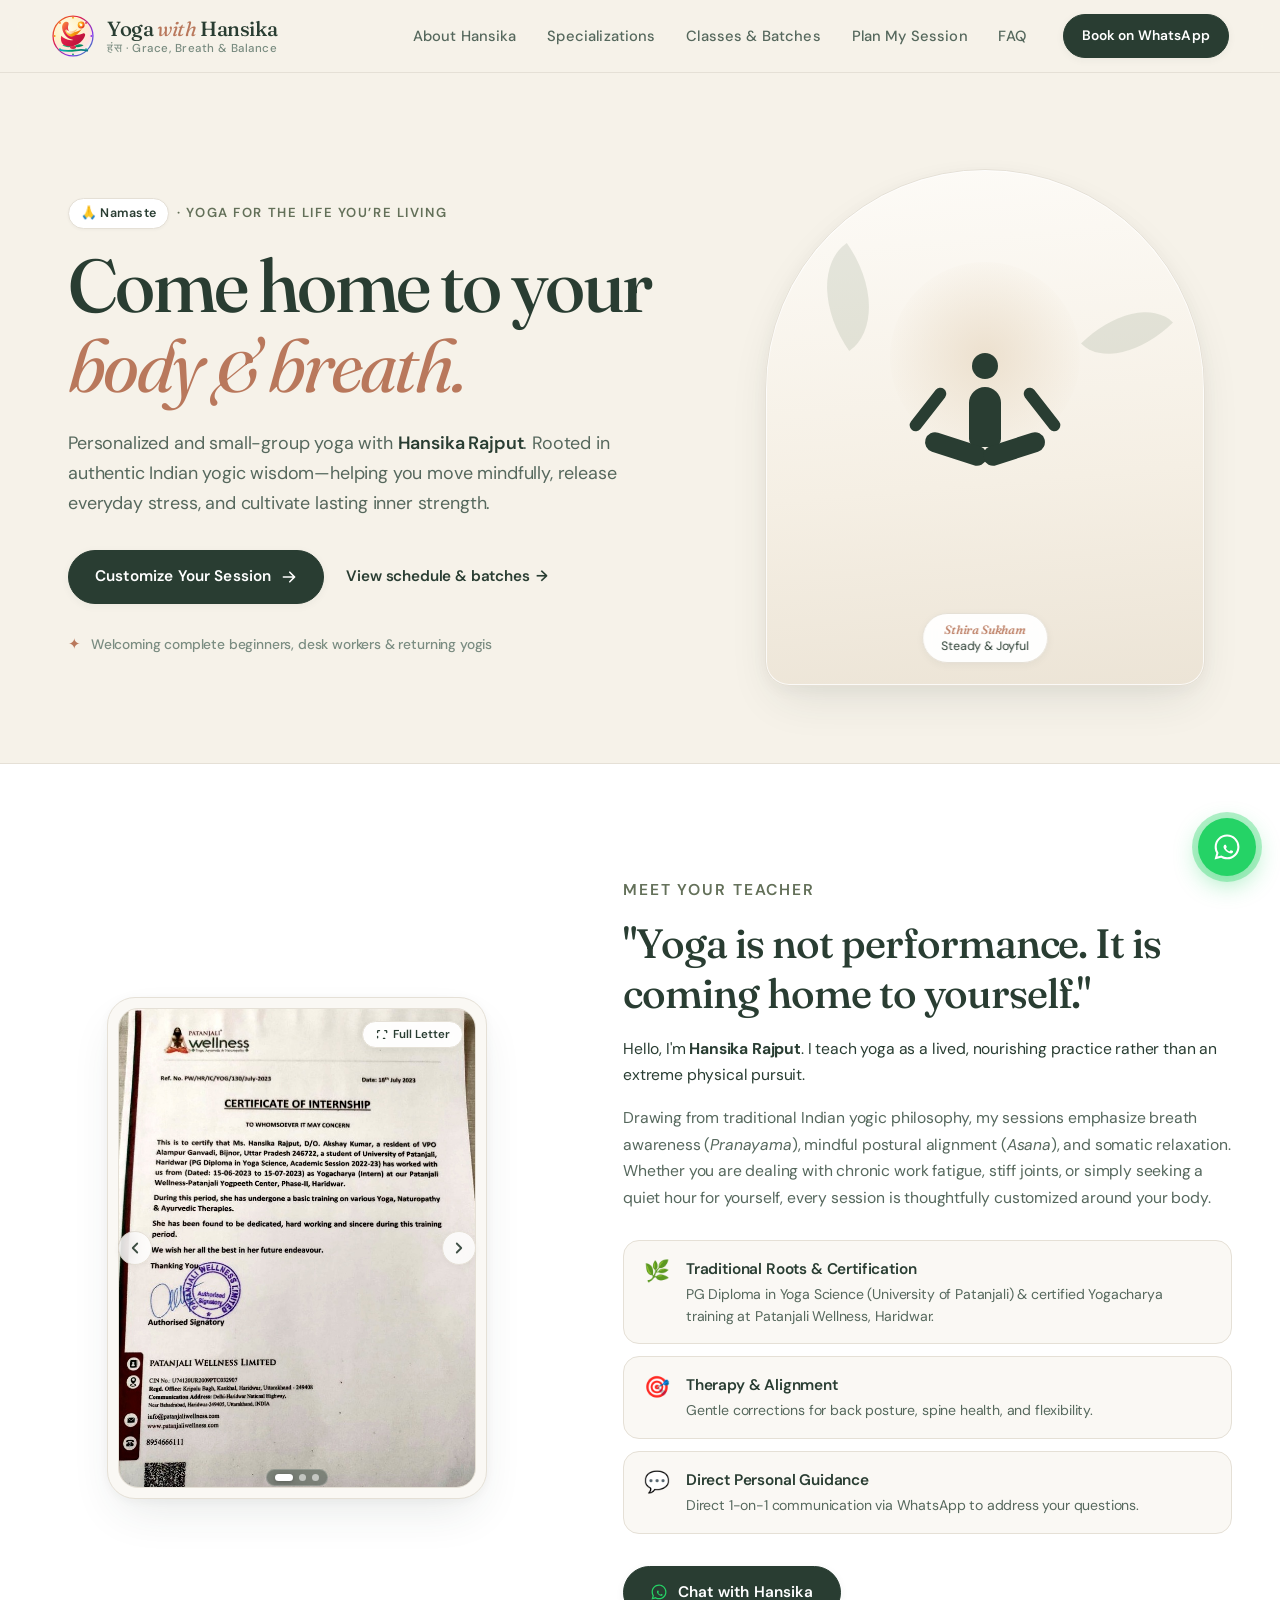
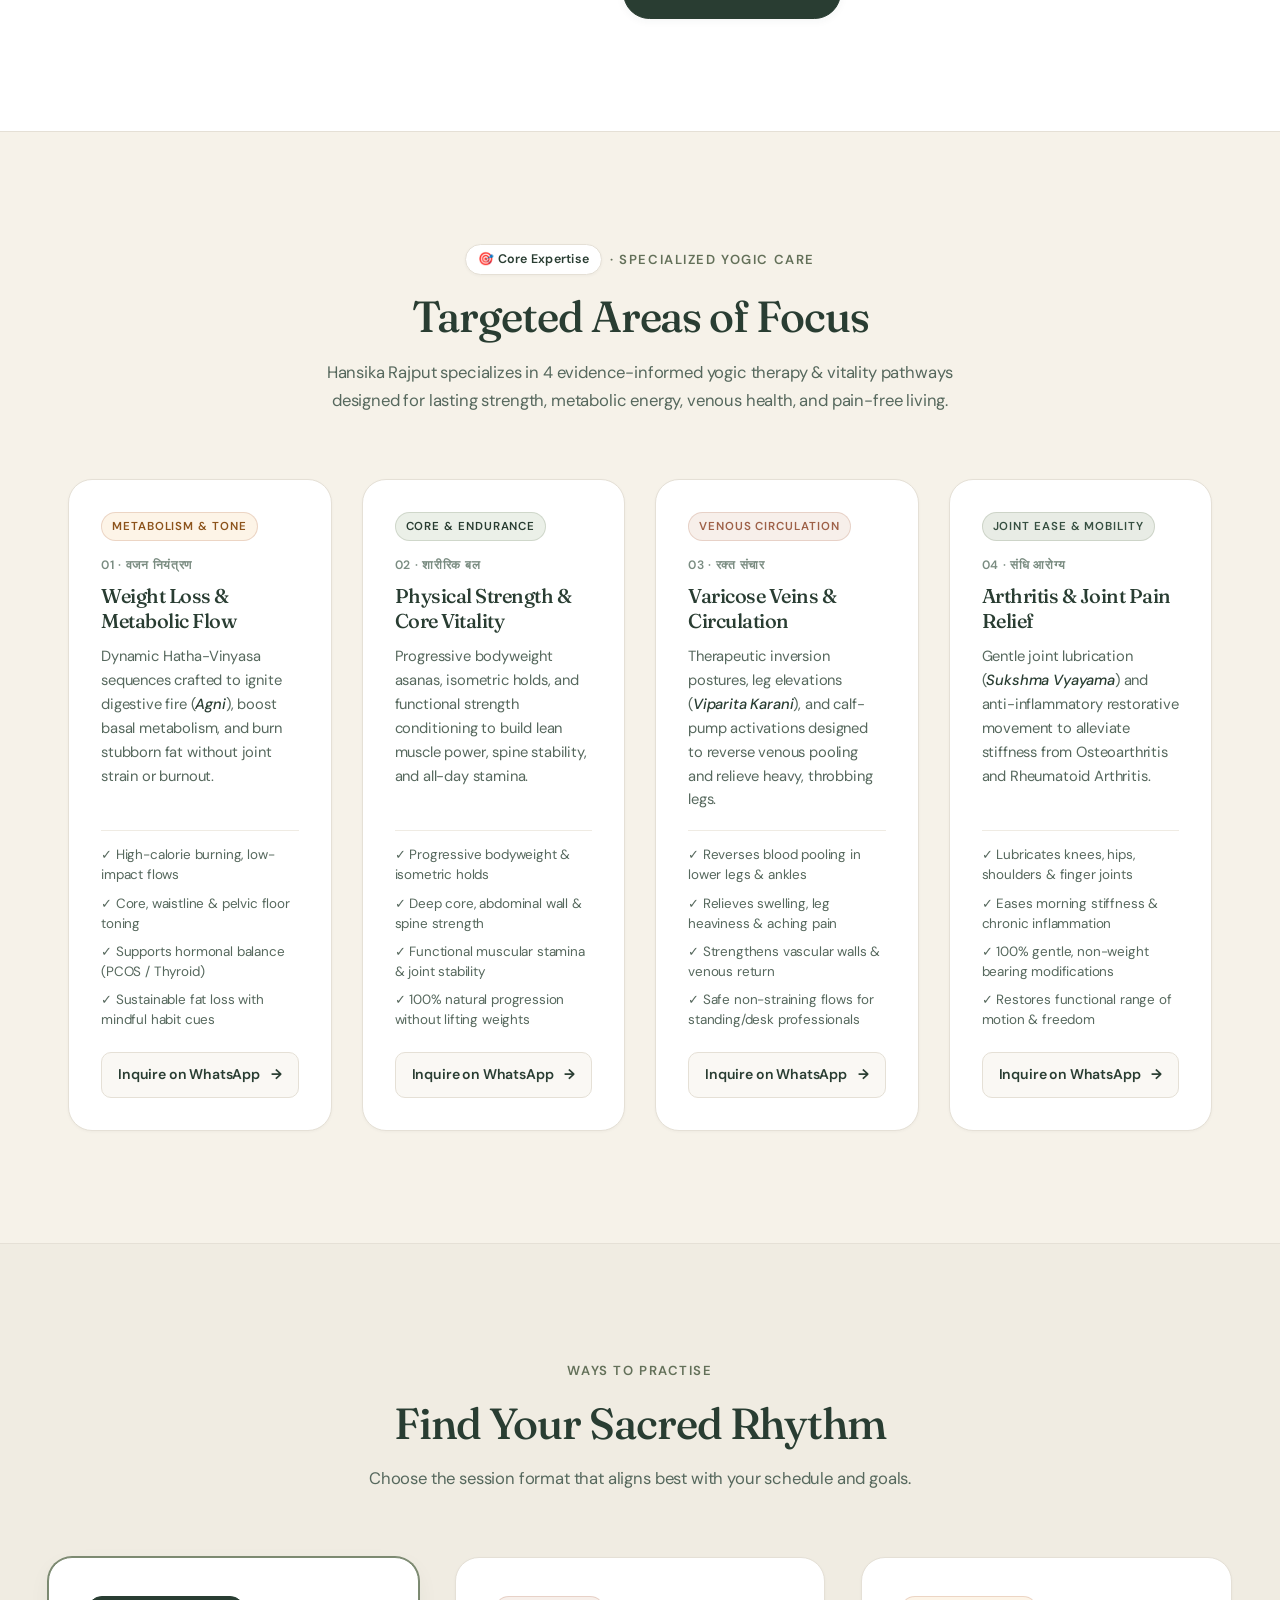
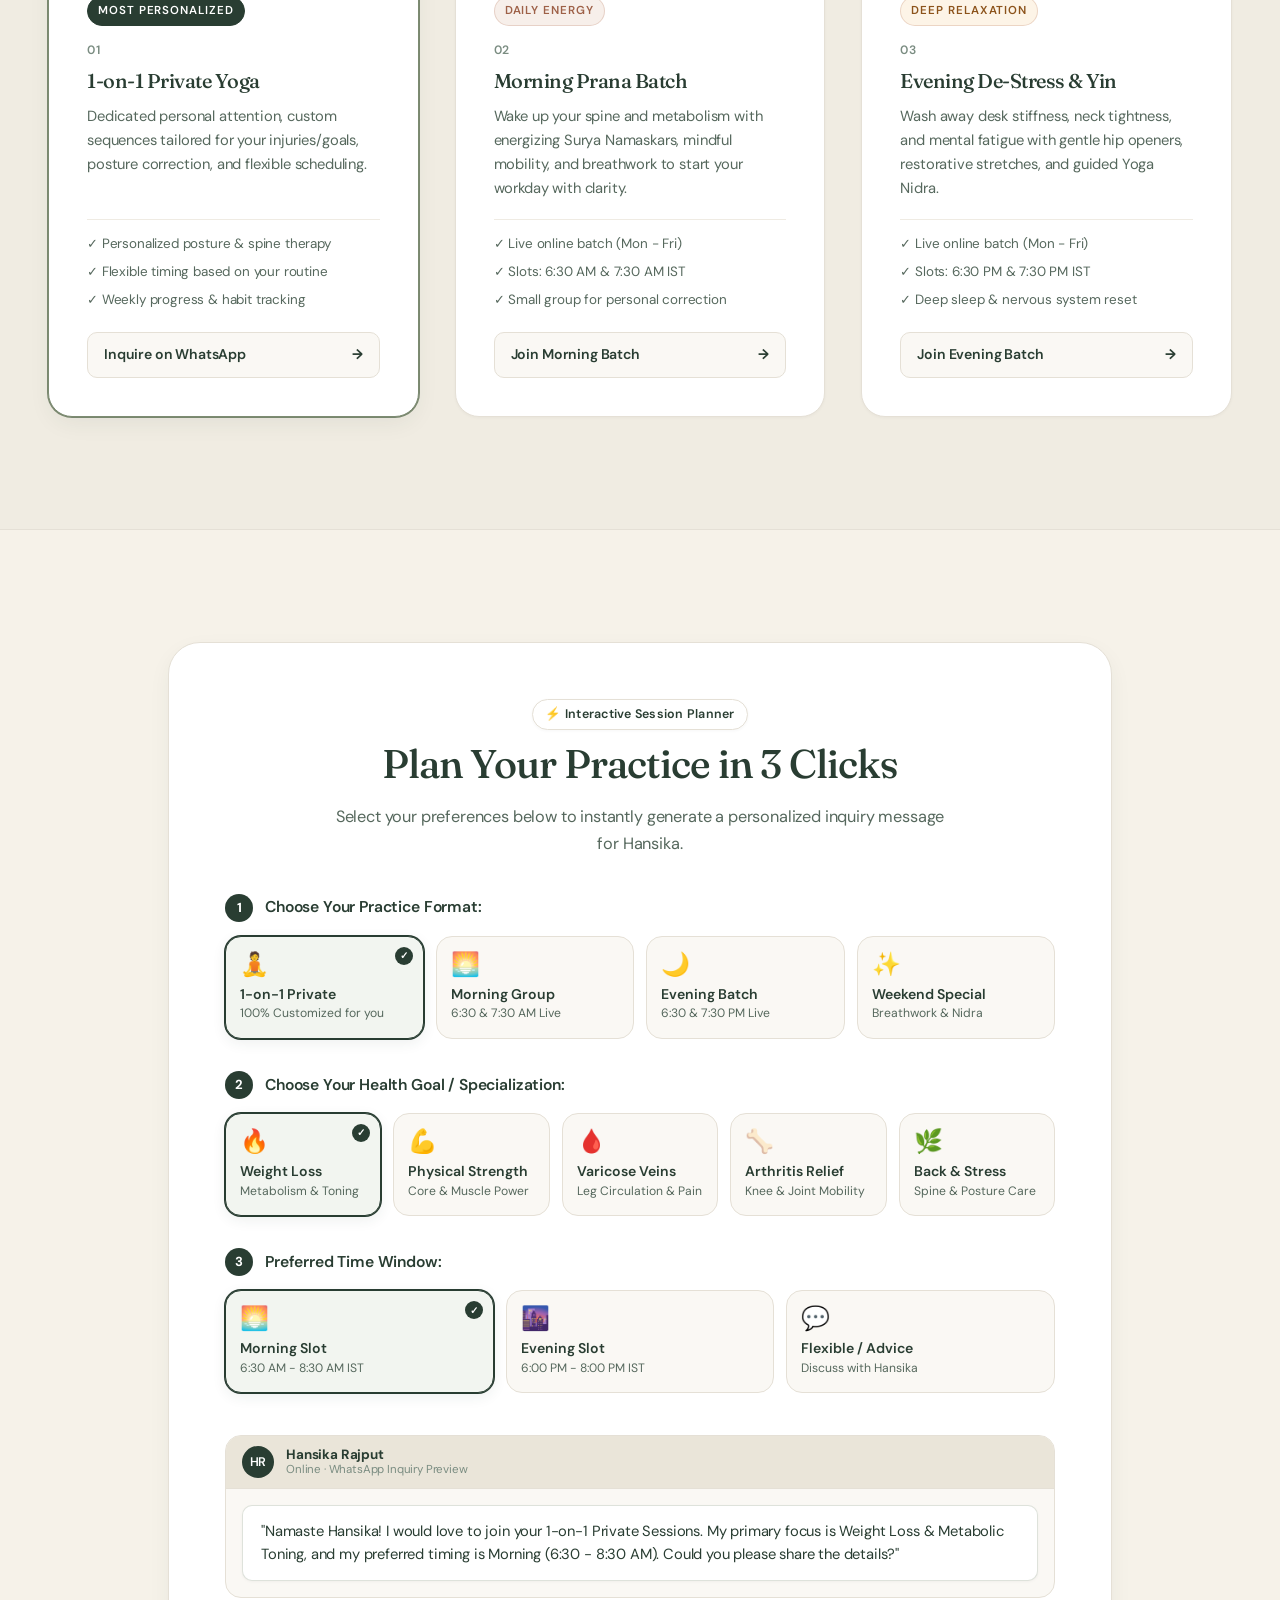
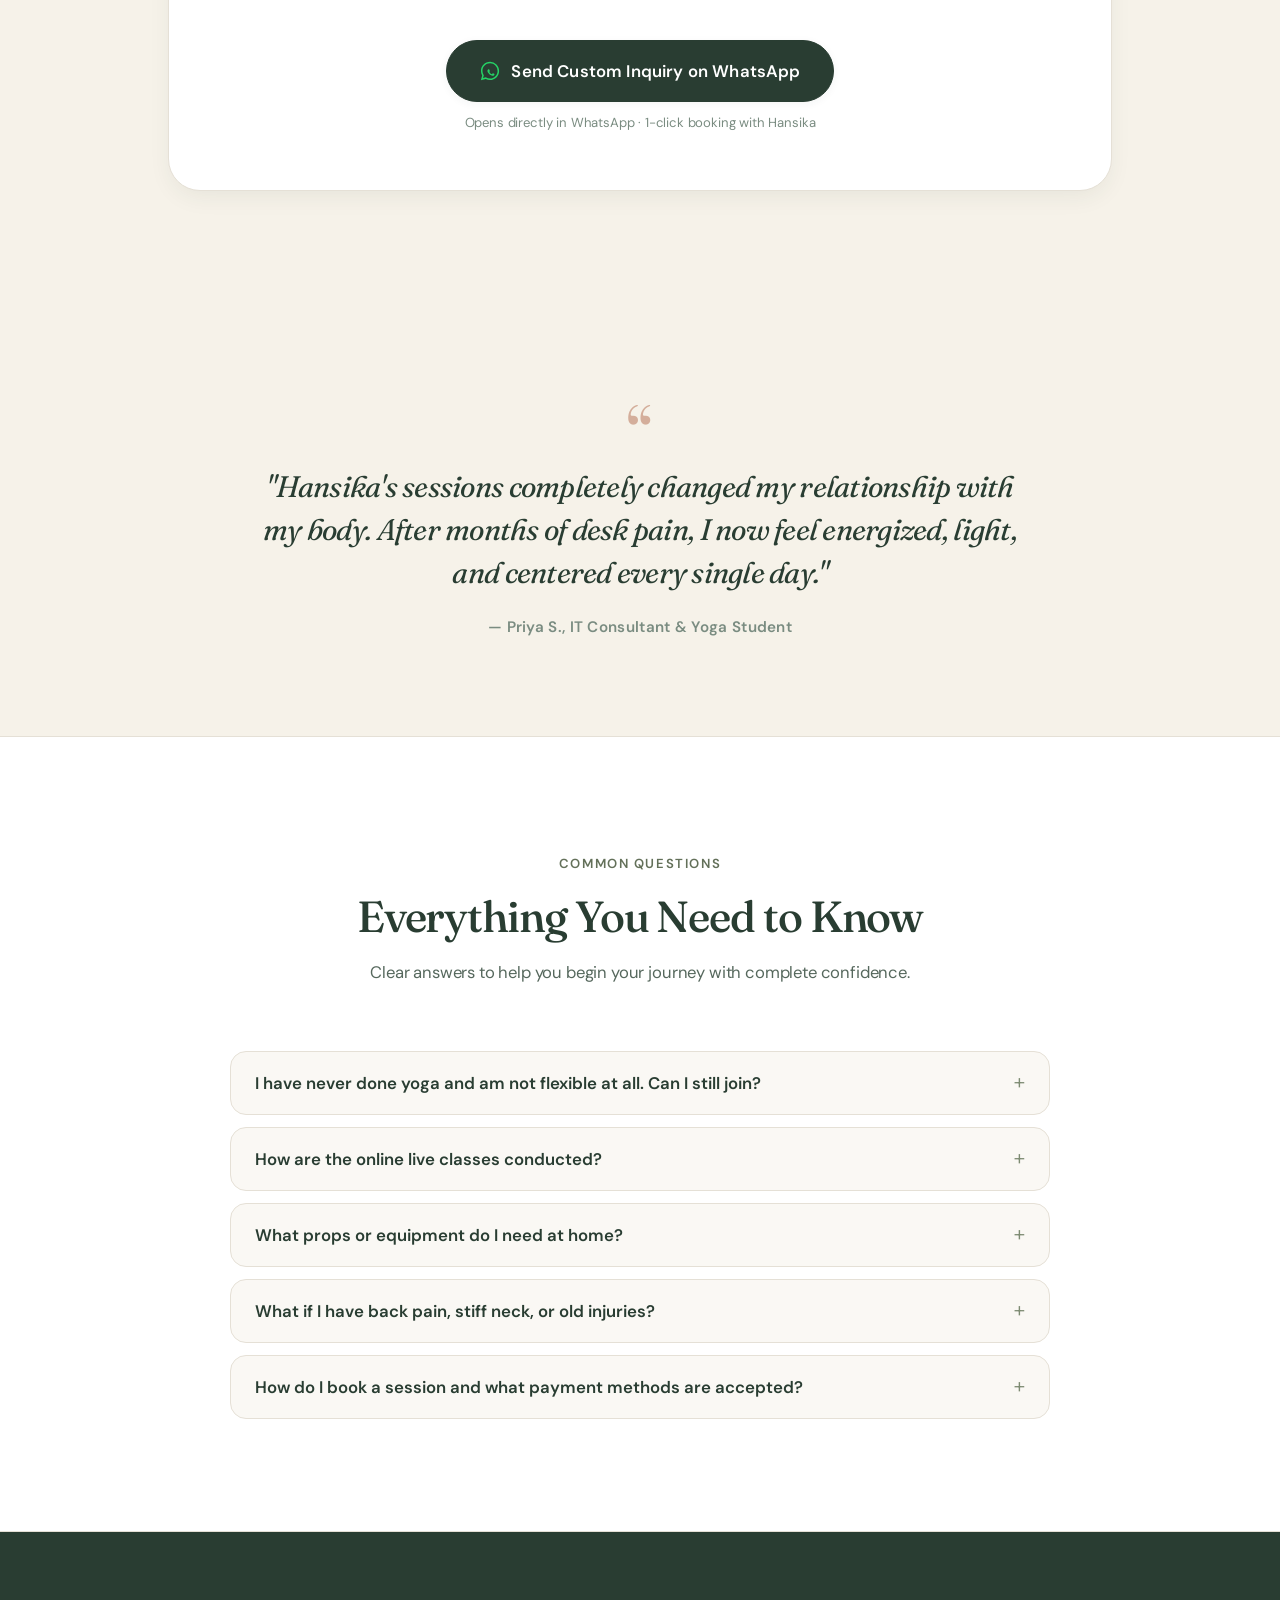
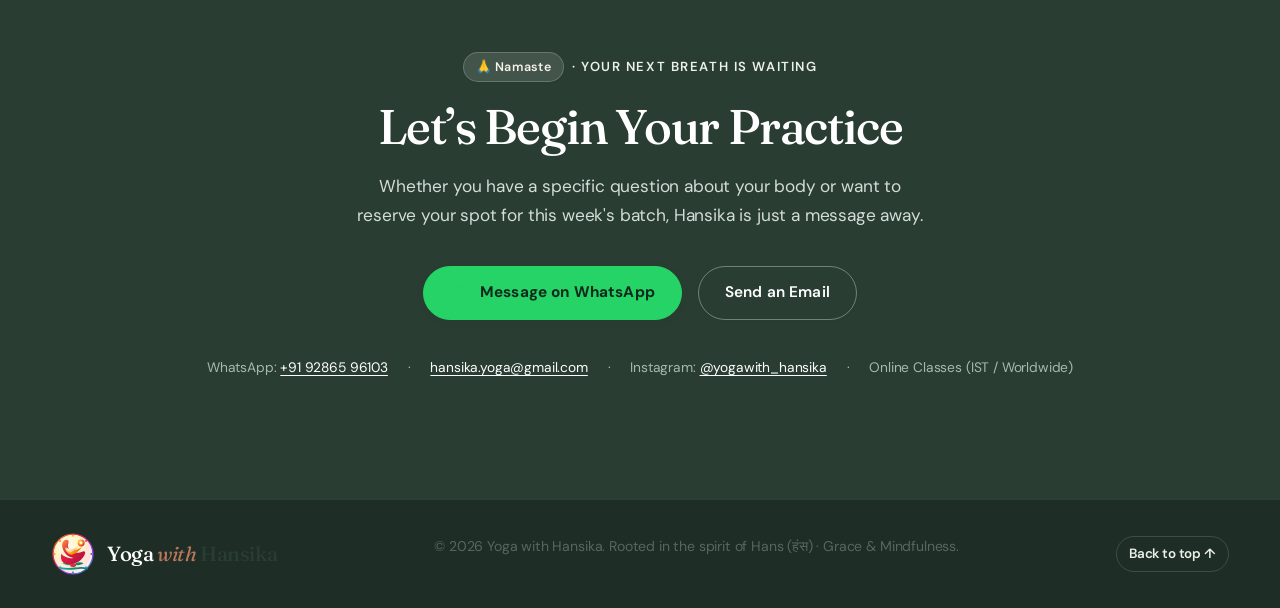
==== commit 5160c869: "feat(design): complete professional wellness UI redesign with serene ivory-sage-forest palette and F" ====
--- a/yogasite/index.html
+++ b/yogasite/index.html
@@ -7,6 +7,7 @@
     <meta name="keywords" content="Yoga with Hansika, Hansika Rajput, Hans Yoga, Indian Yoga, Private Yoga Coach, Pranayama, Online Yoga Classes, Yoga for Beginners, Mindfulness" />
     <meta name="author" content="Hansika Rajput" />
     <meta name="theme-color" content="#f6f0e2" />
+    <meta name="google-site-verification" content="IU81PpOqTANfaf8BqXqaZrhY5MT27pTysKuFhrdwQn0" />
     
     <!-- Open Graph / WhatsApp Preview Meta Tags -->
     <meta property="og:type" content="website" />
@@ -46,7 +47,14 @@
     <link rel="preconnect" href="https://fonts.gstatic.com" crossorigin />
     <link href="https://fonts.googleapis.com/css2?family=DM+Sans:ital,wght@0,400;0,500;0,600;0,700;1,400&family=Fraunces:ital,opsz,wght@0,9..144,400;0,9..144,500;0,9..144,600;1,9..144,400;1,9..144,500&display=swap" rel="stylesheet" />
     
-    <link rel="stylesheet" href="styles.css?v=35" />
+    <link rel="stylesheet" href="styles.css?v=40" />
+    
+    <!-- Auto-redirect old domain to official yogawithhansika.vercel.app -->
+    <script>
+      if (window.location.hostname === "yoga-website-iota-ten.vercel.app") {
+        window.location.replace("https://yogawithhansika.vercel.app" + window.location.pathname + window.location.search + window.location.hash);
+      }
+    </script>
     
     <!-- Vercel Web Analytics & Speed Insights -->
     <script>
@@ -832,6 +840,6 @@
       </a>
     </aside>
 
-    <script src="script.js?v=35"></script>
+    <script src="script.js?v=40"></script>
   </body>
 </html>
--- a/yogasite/styles.css
+++ b/yogasite/styles.css
@@ -1,54 +1,83 @@
 /* ==========================================================================
-   HANSIKA RAJPUT YOGA — MASTER RESPONSIVE STYLESHEET
-   Aesthetic: Authentic Indian Yogic Earth (Haldi, Terracotta, Tulsi & Silk)
-   Fully Optimized for Mobile, Tablet & Desktop
+   YOGA WITH HANSIKA — PREMIUM WELLNESS DESIGN SYSTEM
+   Palette: Warm Ivory (#F6F2E9), Sage Green (#7D8B72), Deep Forest (#293D32),
+            Muted Terracotta (#B9785C), White (#FFFFFF), Neutral Borders (#E5E0D6)
+   Typography: Fraunces (Serif) & DM Sans (Sans-Serif)
    ========================================================================== */
 
 :root {
-  /* Indian Earth & Ayurvedic Palette */
-  --ink: #1c2e24;               /* Deep Forest Charcoal */
-  --ink-light: #2d4538;         /* Forest Moss */
-  --ink-muted: #566c61;         /* Muted Eucalyptus */
-  --cream: #f6f0e2;             /* Warm Sandalwood Cream */
-  --cream-alt: #ede4d0;         /* Muted Sand */
-  --paper: #ffffff;             /* Crisp Paper White */
-  --tulsi: #436b53;             /* Sacred Tulsi Green */
-  --tulsi-light: #d8e5dc;       /* Soft Tulsi Sage Tint */
-  --terracotta: #c05c3c;        /* Indian Gerua / Terracotta */
-  --terracotta-dark: #9a4226;   /* Deep Baked Clay */
-  --terracotta-light: #fae4dc;  /* Terracotta Tint */
-  --haldi: #d49522;             /* Golden Turmeric / Haldi */
-  --haldi-light: #fbeecd;       /* Morning Haldi Sunlight */
-  --line: #ded4c0;              /* Sand Border Line */
-  
-  /* WhatsApp Brand Colors */
-  --whatsapp: #25d366;
-  --whatsapp-hover: #1ebe5d;
-  --whatsapp-dark: #128c7e;
-  --whatsapp-bubble: #eaf7ee;
+  /* Core Design System Palette */
+  --warm-ivory: #F6F2E9;
+  --ivory-alt: #F0ECE2;
+  --ivory-light: #FAF8F4;
+  --sage-green: #7D8B72;
+  --sage-light: #EBF0E8;
+  --sage-dark: #637059;
+  --forest-green: #293D32;
+  --forest-dark: #1E2D25;
+  --forest-light: #364F41;
+  --terracotta: #B9785C;
+  --terracotta-dark: #9E6148;
+  --terracotta-light: #F7EFEA;
+  --white: #FFFFFF;
+  --border-neutral: #E5E0D6;
+  --border-subtle: #EFEBE3;
+  --border-focus: #7D8B72;
+
+  /* Semantic Color Mapping */
+  --bg-primary: var(--warm-ivory);
+  --bg-card: var(--white);
+  --bg-muted: var(--ivory-alt);
+  --text-primary: var(--forest-green);
+  --text-muted: #56685D;
+  --text-subtle: #7A8C81;
+  --text-on-dark: #F6F2E9;
+  --accent: var(--terracotta);
+  --accent-sage: var(--sage-green);
+  --line: var(--border-neutral);
+
+  /* WhatsApp Brand Standard */
+  --whatsapp: #25D366;
+  --whatsapp-hover: #1EBE5D;
+  --whatsapp-dark: #128C7E;
+  --whatsapp-bubble: #F1F6F0;
 
   /* Typography */
+  --font-serif: "Fraunces", Georgia, serif;
   --font-body: "DM Sans", -apple-system, BlinkMacSystemFont, "Segoe UI", Roboto, sans-serif;
-  --font-serif: "Fraunces", Georgia, serif;
-
-  /* Spacing & Radii */
-  --radius-sm: 8px;
+
+  /* Spacing Scale */
+  --space-2xs: 4px;
+  --space-xs: 8px;
+  --space-sm: 12px;
+  --space-md: 20px;
+  --space-lg: 32px;
+  --space-xl: 48px;
+  --space-2xl: 72px;
+  --space-3xl: 104px;
+
+  /* Border Radii */
+  --radius-xs: 6px;
+  --radius-sm: 10px;
   --radius-md: 16px;
   --radius-lg: 24px;
   --radius-xl: 32px;
   --radius-full: 9999px;
 
-  /* Elevation Shadows */
-  --shadow-sm: 0 2px 8px rgba(28, 46, 36, 0.06);
-  --shadow-md: 0 8px 24px rgba(28, 46, 36, 0.08);
-  --shadow-lg: 0 16px 40px rgba(28, 46, 36, 0.12);
-  --shadow-wa: 0 8px 24px rgba(37, 211, 102, 0.35);
-
-  --transition: all 0.25s cubic-bezier(0.16, 1, 0.3, 1);
+  /* Restrained, Natural Shadows */
+  --shadow-xs: 0 1px 3px rgba(41, 61, 50, 0.04);
+  --shadow-sm: 0 2px 8px rgba(41, 61, 50, 0.05);
+  --shadow-md: 0 8px 24px -4px rgba(41, 61, 50, 0.08);
+  --shadow-lg: 0 16px 36px -6px rgba(41, 61, 50, 0.10);
+  --shadow-hover: 0 18px 40px -8px rgba(41, 61, 50, 0.12);
+
+  /* Transitions */
+  --transition: all 0.24s cubic-bezier(0.2, 0.8, 0.2, 1);
+  --transition-smooth: all 0.35s cubic-bezier(0.16, 1, 0.3, 1);
 }
 
 /* --------------------------------------------------------------------------
-   Resets & Global Setup
+   Resets & Base Setup
    -------------------------------------------------------------------------- */
 *, *::before, *::after {
   box-sizing: border-box;
@@ -58,15 +87,17 @@
 
 html {
   scroll-behavior: smooth;
+  scroll-padding-top: 88px;
   -webkit-text-size-adjust: 100%;
 }
 
 body {
-  background: var(--cream);
-  color: var(--ink);
+  background-color: var(--bg-primary);
+  color: var(--text-primary);
   font-family: var(--font-body);
-  font-size: 1rem;
-  line-height: 1.65;
+  font-size: 1.02rem;
+  line-height: 1.68;
+  letter-spacing: -0.01em;
   overflow-x: hidden;
   width: 100%;
   -webkit-font-smoothing: antialiased;
@@ -78,182 +109,187 @@
   max-width: 100%;
 }
 
+a {
+  color: inherit;
+  text-decoration: none;
+  transition: var(--transition);
+}
+
+button {
+  font-family: inherit;
+  border: none;
+  background: none;
+  cursor: pointer;
+  color: inherit;
+}
+
 /* --------------------------------------------------------------------------
-   Typography & Headings
+   Typography Hierarchy
    -------------------------------------------------------------------------- */
 h1, h2, h3, .brand-title, blockquote {
   font-family: var(--font-serif);
   font-weight: 500;
-  color: var(--ink);
+  color: var(--forest-green);
+  line-height: 1.18;
+  letter-spacing: -0.025em;
   overflow-wrap: break-word;
 }
 
 h1 {
-  font-size: clamp(2.2rem, 5.5vw + 0.5rem, 5.2rem);
+  font-size: clamp(2.4rem, 5.2vw + 0.5rem, 4.8rem);
   line-height: 1.08;
   letter-spacing: -0.035em;
-  margin-bottom: 20px;
+  margin-bottom: 22px;
 }
 
 h1 em {
   font-style: italic;
+  font-weight: 400;
   color: var(--terracotta);
 }
 
 h2 {
-  font-size: clamp(1.75rem, 3.8vw + 0.3rem, 3.2rem);
-  line-height: 1.15;
-  letter-spacing: -0.03em;
+  font-size: clamp(1.85rem, 3.4vw, 2.75rem);
   margin-bottom: 16px;
 }
 
 h3 {
-  font-size: clamp(1.25rem, 2vw + 0.2rem, 1.8rem);
-  line-height: 1.25;
-  letter-spacing: -0.02em;
-}
-
+  font-size: clamp(1.22rem, 1.8vw, 1.48rem);
+  font-weight: 500;
+  margin-bottom: 10px;
+}
+
+p {
+  color: var(--text-muted);
+  margin-bottom: 14px;
+}
+
+p:last-child {
+  margin-bottom: 0;
+}
+
+/* Badges & Eyebrows */
 .eyebrow {
-  font-size: 0.8rem;
+  display: inline-flex;
+  align-items: center;
+  gap: 8px;
+  font-size: 0.82rem;
+  font-weight: 600;
   text-transform: uppercase;
-  letter-spacing: 0.14em;
-  font-weight: 700;
-  color: var(--ink-muted);
-  margin-bottom: 14px;
+  letter-spacing: 0.12em;
+  color: var(--sage-dark);
+  margin-bottom: 16px;
+}
+
+.namaste-badge {
   display: inline-flex;
   align-items: center;
-  gap: 8px;
-  flex-wrap: wrap;
-}
-
-.namaste-badge {
-  background: var(--haldi-light);
-  color: var(--terracotta-dark);
+  gap: 6px;
+  background: var(--white);
+  color: var(--forest-green);
   padding: 4px 12px;
   border-radius: var(--radius-full);
-  font-weight: 700;
+  border: 1px solid var(--border-neutral);
   font-size: 0.78rem;
-  letter-spacing: 0.08em;
-  text-transform: uppercase;
-  border: 1px solid rgba(212, 149, 34, 0.35);
-  display: inline-block;
-}
-
-.section-heading {
-  text-align: center;
-  margin-bottom: clamp(36px, 6vw, 64px);
-}
-
-.section-subtext {
-  font-size: clamp(0.95rem, 1.5vw, 1.15rem);
-  color: var(--ink-muted);
-  max-width: 620px;
-  margin: 0 auto;
-  line-height: 1.6;
-}
-
-p {
-  margin-bottom: 16px;
+  font-weight: 600;
+  box-shadow: var(--shadow-xs);
+  text-transform: none;
+  letter-spacing: 0.02em;
 }
 
 /* --------------------------------------------------------------------------
-   Buttons & CTAs
+   Buttons & Interactive Elements
    -------------------------------------------------------------------------- */
 .button {
   display: inline-flex;
   align-items: center;
   justify-content: center;
   gap: 10px;
-  background: var(--ink);
-  color: #ffffff;
-  text-decoration: none;
+  background: var(--forest-green);
+  color: var(--white);
+  font-weight: 600;
+  font-size: 0.96rem;
+  padding: 13px 26px;
+  border-radius: var(--radius-full);
+  border: 1.5px solid var(--forest-green);
+  box-shadow: var(--shadow-sm);
+  transition: var(--transition);
+  cursor: pointer;
+  letter-spacing: 0.01em;
+  text-align: center;
+  white-space: nowrap;
+}
+
+.button:hover {
+  background: var(--forest-light);
+  border-color: var(--forest-light);
+  color: var(--white);
+  transform: translateY(-2px);
+  box-shadow: var(--shadow-md);
+}
+
+.button:active {
+  transform: translateY(0);
+}
+
+.button-small {
+  padding: 9px 18px;
+  font-size: 0.86rem;
+}
+
+.button-large {
+  padding: 16px 32px;
+  font-size: 1.05rem;
+}
+
+.button-whatsapp {
+  background: var(--forest-green);
+  border-color: var(--forest-green);
+  color: var(--white);
+}
+
+.button-whatsapp:hover {
+  background: #1E3126;
+  border-color: #1E3126;
+  color: var(--white);
+}
+
+.button-whatsapp .btn-icon {
+  color: var(--whatsapp);
+  flex-shrink: 0;
+}
+
+.button-light {
+  background: var(--white);
+  color: var(--forest-green);
+  border: 1.5px solid var(--border-neutral);
+  box-shadow: var(--shadow-xs);
+}
+
+.button-light:hover {
+  background: var(--ivory-light);
+  border-color: var(--sage-green);
+  color: var(--forest-green);
+}
+
+.text-link {
+  display: inline-flex;
+  align-items: center;
+  gap: 6px;
+  color: var(--forest-green);
   font-weight: 600;
   font-size: 0.95rem;
-  padding: 14px 28px;
-  border-radius: var(--radius-full);
-  border: 1.5px solid var(--ink);
-  cursor: pointer;
+  padding: 8px 4px;
+  border-bottom: 1.5px solid transparent;
   transition: var(--transition);
-  min-height: 48px;
-  text-align: center;
-  touch-action: manipulation;
-}
-
-.button:hover {
-  background: var(--ink-light);
-  border-color: var(--ink-light);
-  transform: translateY(-2px);
-  box-shadow: var(--shadow-md);
-  color: #ffffff;
-}
-
-.button:active {
-  transform: translateY(0);
-}
-
-.button-small {
-  padding: 8px 18px;
-  font-size: 0.84rem;
-  min-height: 38px;
-}
-
-.button-large {
-  padding: 16px 36px;
-  font-size: 1.02rem;
-  font-weight: 700;
-}
-
-.button-light {
-  background: var(--paper);
-  color: var(--ink);
-  border-color: var(--line);
-}
-
-.button-light:hover {
-  background: #ffffff;
-  color: var(--ink);
-  border-color: var(--ink);
-}
-
-.button-whatsapp {
-  background: var(--whatsapp);
-  color: #ffffff;
-  border-color: var(--whatsapp);
-  font-weight: 600;
-}
-
-.button-whatsapp:hover {
-  background: var(--whatsapp-hover);
-  border-color: var(--whatsapp-hover);
-  box-shadow: var(--shadow-wa);
-  color: #ffffff;
-}
-
-.btn-icon {
-  display: inline-block;
-  vertical-align: middle;
-  flex-shrink: 0;
-}
-
-.text-link {
-  display: inline-flex;
-  align-items: center;
-  gap: 6px;
-  color: var(--ink);
-  font-weight: 700;
-  text-decoration: none;
-  font-size: 0.95rem;
-  transition: var(--transition);
-  padding: 6px 0;
 }
 
 .text-link:hover {
   color: var(--terracotta);
-  gap: 10px;
+  border-bottom-color: var(--terracotta);
 }
 
 .text-link span {
-  font-size: 1.15rem;
   transition: transform 0.2s ease;
 }
 
@@ -265,102 +301,90 @@
    Header & Navigation
    -------------------------------------------------------------------------- */
 .site-header {
-  position: absolute;
+  position: sticky;
   top: 0;
-  left: 0;
-  width: 100%;
-  padding: 20px clamp(16px, 5vw, 60px);
+  z-index: 1000;
+  background: rgba(246, 242, 233, 0.92);
+  backdrop-filter: blur(14px);
+  -webkit-backdrop-filter: blur(14px);
+  border-bottom: 1px solid var(--border-neutral);
+  padding: 14px clamp(20px, 4vw, 56px);
   display: flex;
   align-items: center;
   justify-content: space-between;
-  z-index: 100;
-  background: transparent;
+  transition: background 0.3s ease, box-shadow 0.3s ease;
 }
 
 .brand {
+  display: flex;
+  align-items: center;
+  gap: 12px;
   text-decoration: none;
-  display: inline-flex;
-  align-items: center;
-  gap: 12px;
-  color: var(--ink);
-  transition: opacity 0.2s ease;
-}
-
-.brand:hover {
-  opacity: 0.92;
 }
 
 .brand-logo-icon {
+  flex-shrink: 0;
   display: flex;
   align-items: center;
   justify-content: center;
-  flex-shrink: 0;
   transition: transform 0.3s ease;
 }
 
 .brand:hover .brand-logo-icon {
-  transform: scale(1.08) rotate(-2deg);
+  transform: scale(1.05) rotate(2deg);
 }
 
 .hans-logo-svg {
-  width: clamp(38px, 4.2vw, 46px);
-  height: clamp(38px, 4.2vw, 46px);
-  display: block;
-  filter: drop-shadow(0 3px 10px rgba(225, 91, 50, 0.22));
+  width: 44px;
+  height: 44px;
 }
 
 .brand-text-group {
   display: flex;
   flex-direction: column;
+  line-height: 1.2;
 }
 
 .brand-title {
   font-family: var(--font-serif);
-  font-size: clamp(1.25rem, 2.3vw, 1.7rem);
-  letter-spacing: -0.015em;
-  line-height: 1.1;
+  font-size: 1.28rem;
   font-weight: 500;
-  color: var(--ink);
+  color: var(--forest-green);
+  letter-spacing: -0.02em;
 }
 
 .brand-title em {
   font-style: italic;
-  font-family: var(--font-serif);
   font-weight: 400;
-  color: var(--ink-light);
-  font-size: 0.96em;
-  margin: 0 1.5px;
+  color: var(--terracotta);
 }
 
 .brand-title span {
-  color: var(--terracotta);
-  font-weight: 600;
+  color: var(--forest-green);
 }
 
 .brand-sub {
-  font-size: 0.68rem;
-  font-family: var(--font-body);
-  font-weight: 600;
-  letter-spacing: 0.09em;
-  text-transform: uppercase;
-  color: var(--ink-muted);
-  margin-top: 3px;
-}
-
+  font-size: 0.72rem;
+  color: var(--text-subtle);
+  font-weight: 500;
+  letter-spacing: 0.04em;
+  margin-top: 1px;
+}
+
+/* Nav Menu */
 .site-nav {
   display: flex;
   align-items: center;
-  gap: clamp(14px, 2vw, 26px);
+  gap: clamp(18px, 2.4vw, 32px);
 }
 
 .nav-link {
-  color: var(--ink);
-  text-decoration: none;
-  font-size: 0.9rem;
+  font-size: 0.92rem;
   font-weight: 500;
+  color: var(--text-muted);
+  padding: 6px 0;
   position: relative;
-  padding: 6px 0;
-  transition: color 0.2s ease;
+  letter-spacing: 0.01em;
 }
 
 .nav-link::after {
@@ -368,279 +392,305 @@
   position: absolute;
   bottom: 0;
   left: 0;
-  width: 0%;
+  width: 0;
   height: 2px;
-  background: var(--terracotta);
-  transition: width 0.2s ease;
+  background: var(--forest-green);
+  border-radius: var(--radius-full);
+  transition: width 0.25s ease;
 }
 
 .nav-link:hover {
-  color: var(--terracotta);
+  color: var(--forest-green);
 }
 
 .nav-link:hover::after {
   width: 100%;
 }
 
+.nav-cta {
+  margin-left: 6px;
+  background: var(--forest-green);
+  border-color: var(--forest-green);
+}
+
+.nav-cta:hover {
+  background: var(--terracotta);
+  border-color: var(--terracotta);
+}
+
+/* Mobile Toggle */
 .menu-toggle {
   display: none;
-  background: #ffffff;
-  border: 1px solid var(--line);
+  align-items: center;
+  gap: 8px;
+  padding: 8px 12px;
+  border-radius: var(--radius-sm);
+  border: 1px solid var(--border-neutral);
+  background: var(--white);
+  color: var(--forest-green);
+  font-size: 0.86rem;
+  font-weight: 600;
   cursor: pointer;
-  padding: 8px 14px;
-  align-items: center;
-  gap: 10px;
-  font-family: var(--font-body);
-  font-weight: 600;
-  font-size: 0.88rem;
-  color: var(--ink);
-  border-radius: var(--radius-full);
-  box-shadow: var(--shadow-sm);
-  touch-action: manipulation;
 }
 
 .menu-icon {
+  display: flex;
+  flex-direction: column;
+  justify-content: center;
+  gap: 4px;
   width: 18px;
   height: 14px;
-  display: flex;
-  flex-direction: column;
-  justify-content: space-between;
 }
 
 .menu-icon .bar {
   display: block;
+  height: 2px;
   width: 100%;
-  height: 2px;
-  background: var(--ink);
+  background: var(--forest-green);
   border-radius: 2px;
-  transition: transform 0.25s ease, opacity 0.25s ease;
+  transition: var(--transition);
 }
 
 /* --------------------------------------------------------------------------
    SECTION 1: Hero Section
    -------------------------------------------------------------------------- */
 .hero {
-  min-height: 100vh;
-  padding: clamp(100px, 14vw, 150px) clamp(16px, 5vw, 70px) clamp(50px, 8vw, 80px);
+  max-width: 1240px;
+  margin: 0 auto;
+  padding: clamp(48px, 8vw, 96px) clamp(20px, 4vw, 48px) clamp(40px, 6vw, 80px);
   display: grid;
   grid-template-columns: 1.15fr 0.85fr;
-  align-items: center;
-  gap: clamp(32px, 5vw, 64px);
-  background: var(--cream);
-  max-width: 1400px;
-  margin: 0 auto;
+  gap: clamp(40px, 6vw, 88px);
+  align-items: center;
 }
 
 .hero-copy {
-  max-width: 640px;
+  max-width: 620px;
 }
 
 .hero-text {
-  font-size: clamp(1rem, 1.4vw, 1.22rem);
-  line-height: 1.65;
-  color: var(--ink);
+  font-size: clamp(1.08rem, 1.4vw, 1.25rem);
+  line-height: 1.68;
+  color: var(--text-muted);
+  margin-bottom: 32px;
+}
+
+.hero-text strong {
+  color: var(--forest-green);
+  font-weight: 600;
+}
+
+.hero-actions {
+  display: flex;
+  flex-wrap: wrap;
+  align-items: center;
+  gap: 18px;
   margin-bottom: 28px;
-  max-width: 540px;
-}
-
-.hero-text strong {
-  font-weight: 600;
-  color: var(--ink);
-}
-
-.hero-actions {
-  display: flex;
-  flex-wrap: wrap;
-  align-items: center;
-  gap: clamp(14px, 2vw, 20px);
-  margin-bottom: 30px;
 }
 
 .hero-proof {
+  display: flex;
+  align-items: center;
+  gap: 10px;
   font-size: 0.86rem;
-  display: flex;
-  align-items: center;
-  gap: 8px;
-  color: var(--ink-muted);
+  color: var(--text-subtle);
   font-weight: 500;
-  line-height: 1.4;
 }
 
 .hero-proof .sun {
-  color: var(--haldi);
-  font-size: 1.1rem;
-  flex-shrink: 0;
-}
-
-/* Hero Art Illustration */
+  color: var(--terracotta);
+  font-size: 0.95rem;
+}
+
+/* Editorial Hero Art Composition */
 .hero-art {
   position: relative;
-  background: var(--tulsi-light);
-  border-radius: var(--radius-lg);
+  width: 100%;
+  max-width: 440px;
+  margin: 0 auto;
+  aspect-ratio: 4 / 4.7;
+  display: flex;
+  align-items: center;
+  justify-content: center;
+}
+
+.hero-art .arch {
+  position: absolute;
+  inset: 0;
+  background: linear-gradient(175deg, #FDFBF7 0%, #F5EFE4 60%, #ECE4D6 100%);
+  border: 1.5px solid var(--border-neutral);
+  border-radius: 220px 220px var(--radius-lg) var(--radius-lg);
+  box-shadow: 
+    0 20px 48px -12px rgba(41, 61, 50, 0.12),
+    0 4px 16px rgba(41, 61, 50, 0.04),
+    inset 0 0 0 1px rgba(255, 255, 255, 0.8);
   overflow: hidden;
-  height: 480px;
-  width: 100%;
-  box-shadow: var(--shadow-sm);
-  border: 1px solid rgba(28, 46, 36, 0.08);
-}
-
-.mandala-ring {
+}
+
+.hero-art .mandala-ring {
   position: absolute;
+  top: 14%;
+  left: 50%;
+  transform: translateX(-50%);
   width: 260px;
   height: 260px;
-  border: 1px dashed rgba(28, 46, 36, 0.25);
   border-radius: 50%;
-  top: 30px;
-  right: 15px;
-  animation: rotateMandala 60s linear infinite;
-}
-
-@keyframes rotateMandala {
-  from { transform: rotate(0deg); }
-  to { transform: rotate(360deg); }
-}
-
-.hero-art .arch {
+  border: 1px dashed rgba(125, 139, 114, 0.35);
+  animation: rotateSlow 60s linear infinite;
+  pointer-events: none;
+}
+
+@keyframes rotateSlow {
+  from { transform: translateX(-50%) rotate(0deg); }
+  to { transform: translateX(-50%) rotate(360deg); }
+}
+
+.hero-art .sun-circle {
   position: absolute;
-  width: 76%;
-  height: 110%;
-  border-radius: 50% 50% 0 0;
-  background: var(--haldi);
-  bottom: -15%;
-  left: 12%;
-  opacity: 0.95;
-}
-
-.hero-art .sun-circle {
-  width: clamp(100px, 18vw, 150px);
-  height: clamp(100px, 18vw, 150px);
+  top: 18%;
+  left: 50%;
+  transform: translateX(-50%);
+  width: 190px;
+  height: 190px;
   border-radius: 50%;
-  background: var(--haldi-light);
-  position: absolute;
-  top: 35px;
-  right: 35px;
+  background: radial-gradient(circle, rgba(235, 222, 203, 0.9) 0%, rgba(246, 242, 233, 0.1) 75%);
+  pointer-events: none;
 }
 
 .hero-art .leaf {
   position: absolute;
-  border: 2px solid var(--ink);
+  background: var(--sage-green);
+  opacity: 0.18;
   border-radius: 100% 0 100% 0;
-  width: 120px;
-  height: 46px;
-  z-index: 2;
+  pointer-events: none;
 }
 
 .hero-art .leaf-one {
-  left: 6%;
-  top: 18%;
-  transform: rotate(-28deg);
+  width: 60px;
+  height: 90px;
+  top: 16%;
+  left: 12%;
+  transform: rotate(-35deg);
 }
 
 .hero-art .leaf-two {
-  right: 5%;
-  bottom: 15%;
-  transform: rotate(135deg);
-}
-
-.yogi {
+  width: 50px;
+  height: 80px;
+  top: 24%;
+  right: 12%;
+  transform: rotate(45deg);
+}
+
+/* Elegant Yogic Silhouette Iconography */
+.hero-art .yogi {
+  position: relative;
+  z-index: 3;
+  width: 150px;
+  height: 170px;
+  margin-top: 20px;
+}
+
+.hero-art .yogi .head {
+  display: block;
+  width: 26px;
+  height: 26px;
+  border-radius: 50%;
+  background: var(--forest-green);
+  margin: 0 auto 8px;
+}
+
+.hero-art .yogi .body {
+  display: block;
+  width: 32px;
+  height: 60px;
+  background: var(--forest-green);
+  border-radius: 16px 16px 8px 8px;
+  margin: 0 auto;
+}
+
+.hero-art .yogi .arm {
   position: absolute;
-  width: 220px;
-  height: 280px;
-  bottom: 20px;
+  top: 36px;
+  width: 12px;
+  height: 52px;
+  background: var(--forest-green);
+  border-radius: 8px;
+}
+
+.hero-art .yogi .arm-left {
+  left: 28px;
+  transform: rotate(38deg);
+  transform-origin: top center;
+}
+
+.hero-art .yogi .arm-right {
+  right: 28px;
+  transform: rotate(-38deg);
+  transform-origin: top center;
+}
+
+.hero-art .yogi .leg {
+  position: absolute;
+  top: 86px;
+  width: 64px;
+  height: 20px;
+  background: var(--forest-green);
+  border-radius: 10px;
+}
+
+.hero-art .yogi .leg-left {
+  left: 14px;
+  transform: rotate(18deg);
+}
+
+.hero-art .yogi .leg-right {
+  right: 14px;
+  transform: rotate(-18deg);
+}
+
+.hero-art .art-caption {
+  position: absolute;
+  bottom: 22px;
   left: 50%;
   transform: translateX(-50%);
-  z-index: 2;
-}
-
-.yogi i {
-  position: absolute;
-  display: block;
-  background: var(--ink);
-  border-radius: 100px;
-}
-
-.yogi .head {
-  height: 36px;
-  width: 36px;
-  top: 0;
-  left: 92px;
-}
-
-.yogi .body {
-  height: 118px;
-  width: 40px;
-  top: 40px;
-  left: 90px;
-  border-radius: 45%;
-}
-
-.yogi .arm {
-  height: 115px;
-  width: 20px;
-  top: 50px;
-  transform-origin: top;
-}
-
-.yogi .arm-left {
-  left: 89px;
-  transform: rotate(48deg);
-}
-
-.yogi .arm-right {
-  left: 111px;
-  transform: rotate(-49deg);
-}
-
-.yogi .leg {
-  height: 150px;
-  width: 30px;
-  top: 138px;
-  transform-origin: top;
-}
-
-.yogi .leg-left {
-  left: 97px;
-  transform: rotate(42deg);
-}
-
-.yogi .leg-right {
-  left: 99px;
-  transform: rotate(-42deg);
-}
-
-.art-caption {
-  position: absolute;
-  bottom: 20px;
-  left: 22px;
+  z-index: 4;
+  background: rgba(255, 255, 255, 0.94);
+  backdrop-filter: blur(8px);
+  -webkit-backdrop-filter: blur(8px);
+  padding: 8px 18px;
+  border-radius: var(--radius-full);
+  border: 1px solid var(--border-neutral);
+  box-shadow: var(--shadow-sm);
+  text-align: center;
+  font-size: 0.76rem;
+  color: var(--forest-green);
+  line-height: 1.3;
+  white-space: nowrap;
+}
+
+.hero-art .art-caption em {
   font-family: var(--font-serif);
-  font-size: 1.1rem;
-  line-height: 1.2;
-  margin: 0;
-  z-index: 3;
-  color: var(--ink);
-}
-
-.art-caption em {
   font-style: italic;
+  font-weight: 500;
   color: var(--terracotta);
 }
 
 /* --------------------------------------------------------------------------
-   SECTION 2: Meet Hansika Rajput
+   SECTION 2: Meet Your Teacher (Editorial Grid + Framed Slideshow)
    -------------------------------------------------------------------------- */
 .about-section {
-  padding: clamp(60px, 10vw, 120px) clamp(16px, 5vw, 60px);
-  background: #ffffff;
-  border-top: 1px solid var(--line);
-  border-bottom: 1px solid var(--line);
+  padding: clamp(64px, 9vw, 112px) clamp(20px, 4vw, 48px);
+  background: var(--white);
+  border-top: 1px solid var(--border-neutral);
+  border-bottom: 1px solid var(--border-neutral);
 }
 
 .about-container {
   max-width: 1200px;
   margin: 0 auto;
   display: grid;
-  grid-template-columns: 0.85fr 1.15fr;
-  gap: clamp(36px, 5vw, 80px);
+  grid-template-columns: 0.9fr 1.1fr;
+  gap: clamp(40px, 6vw, 84px);
   align-items: center;
 }
 
@@ -649,44 +699,41 @@
   justify-content: center;
 }
 
-/* Teacher Slideshow & Image Framing */
+/* Framed Minimalist Slideshow */
 .teacher-slideshow-wrap {
   position: relative;
   width: 100%;
-  max-width: 375px;
+  max-width: 380px;
   margin: 0 auto;
 }
 
 .slideshow-frame {
   position: relative;
-  background: #fffdf9;
-  border: 3px solid rgba(212, 178, 140, 0.7);
+  background: var(--ivory-light);
+  border: 1.5px solid var(--border-neutral);
   border-radius: 28px;
   padding: 10px;
   box-shadow: 
-    0 0 0 1px rgba(255, 255, 255, 0.9) inset,
-    0 16px 36px -10px rgba(58, 38, 20, 0.16),
-    0 4px 12px rgba(58, 38, 20, 0.05);
-  transition: border-color 0.3s ease, box-shadow 0.3s ease;
+    0 20px 48px -12px rgba(41, 61, 50, 0.12),
+    0 2px 10px rgba(41, 61, 50, 0.04);
+  transition: var(--transition-smooth);
 }
 
 .slideshow-frame:hover {
-  border-color: rgba(196, 148, 98, 0.9);
+  border-color: var(--sage-green);
   box-shadow: 
-    0 0 0 1px rgba(255, 255, 255, 1) inset,
-    0 20px 42px -12px rgba(58, 38, 20, 0.22),
-    0 6px 16px rgba(58, 38, 20, 0.07);
+    0 24px 54px -12px rgba(41, 61, 50, 0.16),
+    0 4px 14px rgba(41, 61, 50, 0.06);
 }
 
 .slideshow-track-container {
   position: relative;
   width: 100%;
-  height: 470px;
+  height: 480px;
   border-radius: 20px;
   overflow: hidden;
-  background: #f7f1e6;
-  border: 1.5px solid rgba(212, 178, 140, 0.5);
-  box-shadow: inset 0 2px 8px rgba(0, 0, 0, 0.06);
+  background: var(--ivory-alt);
+  border: 1px solid var(--border-neutral);
 }
 
 .slideshow-slider {
@@ -716,7 +763,7 @@
   width: 100%;
   height: 100%;
   overflow: hidden;
-  background: #f5ede0;
+  background: var(--ivory-alt);
 }
 
 .slide-img {
@@ -726,43 +773,42 @@
   object-position: center 20%;
   display: block;
   transition: transform 0.7s cubic-bezier(0.2, 0.8, 0.2, 1);
-  filter: contrast(102%) brightness(101%);
 }
 
 .slide-item:hover .slide-img {
-  transform: scale(1.035);
+  transform: scale(1.03);
 }
 
 .cert-img {
   object-fit: cover;
   object-position: top center;
-  background: #ffffff;
+  background: var(--white);
 }
 
 .cert-expand-btn {
   position: absolute;
-  top: 10px;
-  right: 10px;
+  top: 12px;
+  right: 12px;
   z-index: 5;
-  background: rgba(255, 255, 255, 0.92);
+  background: rgba(255, 255, 255, 0.94);
   backdrop-filter: blur(8px);
   -webkit-backdrop-filter: blur(8px);
-  border: 1px solid rgba(212, 178, 140, 0.6);
-  border-radius: 16px;
-  padding: 4px 10px;
+  border: 1px solid var(--border-neutral);
+  border-radius: var(--radius-full);
+  padding: 5px 12px;
   font-size: 0.72rem;
   font-weight: 600;
-  color: var(--ink);
+  color: var(--forest-green);
   cursor: pointer;
   display: inline-flex;
   align-items: center;
-  gap: 4px;
-  box-shadow: 0 2px 8px rgba(40, 20, 5, 0.1);
-  transition: all 0.2s ease;
+  gap: 5px;
+  box-shadow: var(--shadow-sm);
+  transition: var(--transition);
 }
 
 .cert-expand-btn:hover {
-  background: #ffffff;
+  background: var(--white);
   border-color: var(--terracotta);
   color: var(--terracotta);
   transform: translateY(-1px);
@@ -773,31 +819,30 @@
   top: 50%;
   transform: translateY(-50%);
   z-index: 10;
-  width: 32px;
-  height: 32px;
+  width: 34px;
+  height: 34px;
   border-radius: 50%;
-  background: rgba(255, 255, 255, 0.88);
+  background: rgba(255, 255, 255, 0.92);
   backdrop-filter: blur(8px);
   -webkit-backdrop-filter: blur(8px);
-  border: 1px solid rgba(212, 178, 140, 0.6);
-  color: var(--ink);
+  border: 1px solid var(--border-neutral);
+  color: var(--forest-green);
   display: flex;
   align-items: center;
   justify-content: center;
   cursor: pointer;
-  box-shadow: 0 4px 12px rgba(40, 20, 5, 0.12);
-  transition: all 0.2s cubic-bezier(0.2, 0.8, 0.2, 1);
-  padding: 0;
-  opacity: 0.85;
+  box-shadow: var(--shadow-sm);
+  transition: var(--transition);
+  opacity: 0.88;
 }
 
 .slideshow-arrow:hover {
-  background: #ffffff;
-  border-color: var(--terracotta);
-  color: var(--terracotta);
+  background: var(--white);
+  border-color: var(--forest-green);
+  color: var(--forest-green);
   transform: translateY(-50%) scale(1.08);
   opacity: 1;
-  box-shadow: 0 6px 16px rgba(40, 20, 5, 0.18);
+  box-shadow: var(--shadow-md);
 }
 
 .slideshow-arrow.prev {
@@ -817,36 +862,800 @@
   display: flex;
   align-items: center;
   gap: 6px;
-  background: rgba(20, 14, 9, 0.35);
+  background: rgba(41, 61, 50, 0.45);
   backdrop-filter: blur(6px);
   -webkit-backdrop-filter: blur(6px);
   padding: 4px 8px;
-  border-radius: 20px;
+  border-radius: var(--radius-full);
   border: 1px solid rgba(255, 255, 255, 0.2);
 }
 
 .dot-btn {
   width: 7px;
   height: 7px;
-  border-radius: 4px;
+  border-radius: var(--radius-full);
   background: rgba(255, 255, 255, 0.55);
   border: none;
   cursor: pointer;
-  transition: all 0.25s ease;
+  transition: var(--transition);
   padding: 0;
 }
 
 .dot-btn:hover {
-  background: #ffffff;
+  background: var(--white);
 }
 
 .dot-btn.active {
   width: 18px;
-  background: #ffffff;
-  box-shadow: 0 2px 6px rgba(0, 0, 0, 0.3);
-}
-
-/* Lightbox Modal for Training Certificate */
+  background: var(--white);
+  box-shadow: 0 1px 4px rgba(0, 0, 0, 0.25);
+}
+
+/* About Content & Credentials */
+.about-content h2 {
+  font-size: clamp(1.8rem, 3.2vw, 2.6rem);
+  line-height: 1.2;
+  margin-bottom: 18px;
+}
+
+.about-lead {
+  font-size: clamp(1.04rem, 1.4vw, 1.18rem);
+  line-height: 1.68;
+  color: var(--forest-green);
+  margin-bottom: 16px;
+}
+
+.about-content p {
+  font-size: 0.98rem;
+  line-height: 1.7;
+}
+
+.credentials-grid {
+  display: grid;
+  grid-template-columns: 1fr;
+  gap: 12px;
+  margin: 28px 0 32px;
+}
+
+.cred-item {
+  display: flex;
+  align-items: flex-start;
+  gap: 16px;
+  padding: 16px 20px;
+  background: var(--ivory-light);
+  border-radius: var(--radius-md);
+  border: 1px solid var(--border-neutral);
+  transition: var(--transition);
+}
+
+.cred-item:hover {
+  background: var(--white);
+  border-color: var(--sage-green);
+  transform: translateY(-1px);
+  box-shadow: var(--shadow-xs);
+}
+
+.cred-icon {
+  font-size: 1.3rem;
+  flex-shrink: 0;
+  line-height: 1.2;
+  margin-top: 2px;
+}
+
+.cred-item strong {
+  display: block;
+  font-size: 0.96rem;
+  font-weight: 600;
+  color: var(--forest-green);
+  margin-bottom: 2px;
+}
+
+.cred-item p {
+  font-size: 0.88rem;
+  line-height: 1.5;
+  color: var(--text-muted);
+  margin: 0;
+}
+
+.about-cta-row {
+  display: flex;
+  align-items: center;
+  gap: 16px;
+}
+
+/* --------------------------------------------------------------------------
+   SECTION 2.5: Specializations (Targeted Areas of Focus)
+   -------------------------------------------------------------------------- */
+.specializations-section {
+  padding: clamp(64px, 9vw, 112px) clamp(20px, 4vw, 48px);
+  max-width: 1240px;
+  margin: 0 auto;
+}
+
+.section-heading {
+  text-align: center;
+  max-width: 680px;
+  margin: 0 auto clamp(36px, 5vw, 64px);
+}
+
+.section-subtext {
+  font-size: clamp(0.98rem, 1.3vw, 1.12rem);
+  color: var(--text-muted);
+  line-height: 1.68;
+}
+
+.specializations-section .cards,
+.offerings .cards {
+  display: grid;
+  grid-template-columns: repeat(auto-fit, minmax(260px, 1fr));
+  gap: clamp(20px, 2.5vw, 30px);
+}
+
+.specializations-section .cards {
+  grid-template-columns: repeat(4, 1fr);
+}
+
+/* Universal Card Architecture */
+.card {
+  background: var(--white);
+  border: 1px solid var(--border-neutral);
+  border-radius: var(--radius-lg);
+  padding: clamp(24px, 3vw, 32px);
+  display: flex;
+  flex-direction: column;
+  position: relative;
+  transition: var(--transition-smooth);
+  box-shadow: var(--shadow-xs);
+}
+
+.card:hover {
+  transform: translateY(-5px);
+  border-color: var(--sage-green);
+  box-shadow: var(--shadow-hover);
+}
+
+.card-badge {
+  display: inline-block;
+  align-self: flex-start;
+  font-size: 0.72rem;
+  font-weight: 600;
+  text-transform: uppercase;
+  letter-spacing: 0.08em;
+  padding: 4px 10px;
+  border-radius: var(--radius-full);
+  margin-bottom: 14px;
+  background: var(--sage-light);
+  color: var(--forest-green);
+  border: 1px solid rgba(125, 139, 114, 0.25);
+}
+
+.card-num {
+  font-size: 0.76rem;
+  font-weight: 600;
+  color: var(--text-subtle);
+  letter-spacing: 0.06em;
+  margin-bottom: 8px;
+  display: block;
+}
+
+.card h3 {
+  font-size: 1.25rem;
+  line-height: 1.25;
+  margin-bottom: 12px;
+  color: var(--forest-green);
+}
+
+.card p {
+  font-size: 0.92rem;
+  line-height: 1.62;
+  color: var(--text-muted);
+  margin-bottom: 18px;
+  flex-grow: 1;
+}
+
+.card em {
+  font-style: italic;
+  color: var(--forest-green);
+  font-weight: 500;
+}
+
+.card-features {
+  list-style: none;
+  border-top: 1px solid var(--border-subtle);
+  padding-top: 14px;
+  margin-bottom: 22px;
+  display: flex;
+  flex-direction: column;
+  gap: 8px;
+}
+
+.card-features li {
+  font-size: 0.84rem;
+  line-height: 1.5;
+  color: var(--text-muted);
+  display: flex;
+  align-items: flex-start;
+  gap: 6px;
+}
+
+.card-cta {
+  display: inline-flex;
+  align-items: center;
+  justify-content: space-between;
+  width: 100%;
+  font-size: 0.88rem;
+  font-weight: 600;
+  color: var(--forest-green);
+  padding: 10px 16px;
+  border-radius: var(--radius-sm);
+  background: var(--ivory-light);
+  border: 1px solid var(--border-neutral);
+  transition: var(--transition);
+}
+
+.card:hover .card-cta {
+  background: var(--forest-green);
+  color: var(--white);
+  border-color: var(--forest-green);
+}
+
+.card-cta b {
+  transition: transform 0.2s ease;
+}
+
+.card:hover .card-cta b {
+  transform: translateX(4px);
+}
+
+/* Subtle Card Variants for Visual Harmony */
+.card-sun .card-badge {
+  background: #FDF4E7;
+  color: #8C531B;
+  border-color: rgba(185, 120, 92, 0.25);
+}
+
+.card-tulsi .card-badge {
+  background: var(--sage-light);
+  color: var(--forest-green);
+}
+
+.card-clay .card-badge {
+  background: var(--terracotta-light);
+  color: var(--terracotta-dark);
+  border-color: rgba(185, 120, 92, 0.25);
+}
+
+.card-sage .card-badge {
+  background: #E8ECE5;
+  color: #364F41;
+}
+
+/* --------------------------------------------------------------------------
+   SECTION 4: Classes & Batches (Ways to Practise)
+   -------------------------------------------------------------------------- */
+.offerings {
+  padding: clamp(64px, 9vw, 112px) clamp(20px, 4vw, 48px);
+  background: var(--ivory-alt);
+  border-top: 1px solid var(--border-neutral);
+  border-bottom: 1px solid var(--border-neutral);
+}
+
+.offerings > .section-heading,
+.offerings .cards {
+  max-width: 1200px;
+  margin-left: auto;
+  margin-right: auto;
+}
+
+.offerings .cards {
+  grid-template-columns: repeat(3, 1fr);
+  gap: clamp(24px, 3vw, 36px);
+}
+
+.offerings .card {
+  padding: clamp(28px, 3.5vw, 38px);
+  background: var(--white);
+}
+
+/* Highlighted 1-on-1 Card */
+.offerings .card:first-child {
+  border-color: var(--sage-green);
+  box-shadow: 
+    0 8px 24px -4px rgba(41, 61, 50, 0.08),
+    0 0 0 1px var(--sage-green);
+}
+
+.offerings .card:first-child .card-badge {
+  background: var(--forest-green);
+  color: var(--white);
+  border-color: var(--forest-green);
+}
+
+/* --------------------------------------------------------------------------
+   SECTION 5: Interactive Session Planner (WhatsApp Tile Customizer)
+   -------------------------------------------------------------------------- */
+.customizer-section {
+  padding: clamp(64px, 9vw, 112px) clamp(20px, 4vw, 48px);
+  max-width: 1040px;
+  margin: 0 auto;
+}
+
+.customizer-card {
+  background: var(--white);
+  border: 1px solid var(--border-neutral);
+  border-radius: var(--radius-xl);
+  padding: clamp(28px, 5vw, 56px);
+  box-shadow: var(--shadow-md);
+}
+
+.customizer-header {
+  text-align: center;
+  max-width: 620px;
+  margin: 0 auto 36px;
+}
+
+.customizer-header h2 {
+  font-size: clamp(1.8rem, 3.2vw, 2.5rem);
+  margin-top: 10px;
+}
+
+.customizer-body {
+  display: flex;
+  flex-direction: column;
+  gap: 32px;
+}
+
+.customizer-step {
+  display: flex;
+  flex-direction: column;
+  gap: 14px;
+}
+
+.step-header {
+  display: flex;
+  align-items: center;
+  gap: 12px;
+}
+
+.step-badge {
+  display: inline-flex;
+  align-items: center;
+  justify-content: center;
+  width: 28px;
+  height: 28px;
+  border-radius: 50%;
+  background: var(--forest-green);
+  color: var(--white);
+  font-size: 0.82rem;
+  font-weight: 700;
+  flex-shrink: 0;
+}
+
+.group-label {
+  font-size: 0.98rem;
+  font-weight: 600;
+  color: var(--forest-green);
+  letter-spacing: -0.01em;
+}
+
+/* Grids for Tiles */
+.tile-grid {
+  display: grid;
+  gap: 12px;
+}
+
+.tile-grid-4 {
+  grid-template-columns: repeat(4, 1fr);
+}
+
+.tile-grid-5 {
+  grid-template-columns: repeat(5, 1fr);
+}
+
+.tile-grid-3 {
+  grid-template-columns: repeat(3, 1fr);
+}
+
+/* Tile Card Architecture */
+.tile-card {
+  background: var(--ivory-light);
+  border: 1.5px solid var(--border-neutral);
+  border-radius: var(--radius-md);
+  padding: 16px 14px;
+  display: flex;
+  flex-direction: column;
+  align-items: flex-start;
+  gap: 10px;
+  position: relative;
+  text-align: left;
+  transition: var(--transition);
+  cursor: pointer;
+}
+
+.tile-card:hover {
+  background: var(--white);
+  border-color: var(--sage-green);
+  transform: translateY(-2px);
+  box-shadow: var(--shadow-xs);
+}
+
+.tile-card.active {
+  background: #F2F5F0;
+  border-color: var(--forest-green);
+  box-shadow: 
+    0 4px 14px rgba(41, 61, 50, 0.08),
+    0 0 0 1px var(--forest-green);
+}
+
+.tile-icon {
+  font-size: 1.45rem;
+  line-height: 1;
+}
+
+.tile-text {
+  display: flex;
+  flex-direction: column;
+  gap: 2px;
+}
+
+.tile-text strong {
+  font-size: 0.88rem;
+  font-weight: 600;
+  color: var(--forest-green);
+  line-height: 1.25;
+}
+
+.tile-text span {
+  font-size: 0.76rem;
+  color: var(--text-muted);
+  line-height: 1.35;
+}
+
+.tile-check {
+  position: absolute;
+  top: 10px;
+  right: 10px;
+  width: 18px;
+  height: 18px;
+  border-radius: 50%;
+  background: var(--forest-green);
+  color: var(--white);
+  font-size: 0.65rem;
+  font-weight: bold;
+  display: flex;
+  align-items: center;
+  justify-content: center;
+  opacity: 0;
+  transform: scale(0.6);
+  transition: var(--transition);
+}
+
+.tile-card.active .tile-check {
+  opacity: 1;
+  transform: scale(1);
+}
+
+/* WhatsApp Message Preview Bar */
+.message-preview-container {
+  background: #FAF8F4;
+  border: 1.5px solid var(--border-neutral);
+  border-radius: var(--radius-md);
+  overflow: hidden;
+  margin-top: 10px;
+}
+
+.preview-header-bar {
+  background: #EAE5D9;
+  padding: 10px 16px;
+  display: flex;
+  align-items: center;
+  gap: 12px;
+  border-bottom: 1px solid var(--border-neutral);
+}
+
+.preview-avatar {
+  width: 32px;
+  height: 32px;
+  border-radius: 50%;
+  background: var(--forest-green);
+  color: var(--white);
+  display: flex;
+  align-items: center;
+  justify-content: center;
+  font-weight: 600;
+  font-size: 0.78rem;
+  flex-shrink: 0;
+}
+
+.preview-meta {
+  display: flex;
+  flex-direction: column;
+  line-height: 1.2;
+}
+
+.preview-meta strong {
+  font-size: 0.84rem;
+  color: var(--forest-green);
+}
+
+.preview-meta span {
+  font-size: 0.72rem;
+  color: var(--text-subtle);
+}
+
+.message-bubble {
+  background: var(--white);
+  margin: 16px;
+  padding: 14px 18px;
+  border-radius: var(--radius-sm);
+  border: 1px solid rgba(125, 139, 114, 0.25);
+  font-size: 0.92rem;
+  line-height: 1.55;
+  color: var(--forest-green);
+  box-shadow: 0 1px 3px rgba(0, 0, 0, 0.04);
+}
+
+/* Action Area */
+.customizer-action {
+  display: flex;
+  flex-direction: column;
+  align-items: center;
+  gap: 10px;
+  text-align: center;
+  margin-top: 10px;
+}
+
+.action-hint {
+  font-size: 0.82rem;
+  color: var(--text-subtle);
+}
+
+/* --------------------------------------------------------------------------
+   SECTION 6: Student Testimonial
+   -------------------------------------------------------------------------- */
+.quote {
+  padding: clamp(64px, 8vw, 96px) clamp(24px, 5vw, 48px);
+  max-width: 860px;
+  margin: 0 auto;
+  text-align: center;
+  position: relative;
+}
+
+.quote-mark {
+  font-family: var(--font-serif);
+  font-size: clamp(3.5rem, 6vw, 5.5rem);
+  line-height: 1;
+  color: var(--terracotta);
+  opacity: 0.55;
+  margin-bottom: -10px;
+}
+
+.quote blockquote {
+  font-size: clamp(1.28rem, 2.4vw, 1.85rem);
+  line-height: 1.45;
+  font-style: italic;
+  font-weight: 400;
+  color: var(--forest-green);
+  margin-bottom: 20px;
+}
+
+.quote p {
+  font-size: 0.95rem;
+  font-weight: 600;
+  color: var(--text-subtle);
+  letter-spacing: 0.02em;
+}
+
+/* --------------------------------------------------------------------------
+   SECTION 7: Interactive FAQ Accordion
+   -------------------------------------------------------------------------- */
+.faq-section {
+  padding: clamp(64px, 9vw, 112px) clamp(20px, 4vw, 48px);
+  background: var(--white);
+  border-top: 1px solid var(--border-neutral);
+  border-bottom: 1px solid var(--border-neutral);
+}
+
+.faq-section > .section-heading,
+.faq-accordion {
+  max-width: 820px;
+  margin-left: auto;
+  margin-right: auto;
+}
+
+.faq-accordion {
+  display: flex;
+  flex-direction: column;
+  gap: 12px;
+}
+
+.faq-item {
+  background: var(--ivory-light);
+  border: 1px solid var(--border-neutral);
+  border-radius: var(--radius-md);
+  overflow: hidden;
+  transition: var(--transition);
+}
+
+.faq-item:hover {
+  border-color: var(--sage-green);
+  background: var(--white);
+}
+
+.faq-trigger {
+  width: 100%;
+  padding: 20px 24px;
+  display: flex;
+  align-items: center;
+  justify-content: space-between;
+  gap: 18px;
+  text-align: left;
+  font-size: 1.05rem;
+  font-weight: 600;
+  color: var(--forest-green);
+  cursor: pointer;
+  background: transparent;
+}
+
+.faq-icon {
+  font-size: 1.35rem;
+  font-weight: 300;
+  color: var(--sage-green);
+  flex-shrink: 0;
+  transition: transform 0.28s ease, color 0.28s ease;
+  line-height: 1;
+}
+
+.faq-trigger[aria-expanded="true"] .faq-icon {
+  transform: rotate(45deg);
+  color: var(--terracotta);
+}
+
+.faq-content {
+  padding: 0 24px 22px;
+  border-top: 1px solid var(--border-subtle);
+  margin-top: 4px;
+  padding-top: 16px;
+  font-size: 0.96rem;
+  line-height: 1.7;
+  color: var(--text-muted);
+}
+
+.faq-content strong {
+  color: var(--forest-green);
+}
+
+/* --------------------------------------------------------------------------
+   SECTION 8: Contact Section (Grounded Deep Forest Finale)
+   -------------------------------------------------------------------------- */
+.contact {
+  text-align: center;
+  background: var(--forest-green);
+  color: var(--text-on-dark);
+  padding: clamp(72px, 10vw, 120px) clamp(20px, 5vw, 48px);
+}
+
+.contact .eyebrow {
+  color: var(--sage-light);
+}
+
+.contact .namaste-badge {
+  background: rgba(255, 255, 255, 0.12);
+  color: var(--warm-ivory);
+  border-color: rgba(255, 255, 255, 0.2);
+}
+
+.contact h2 {
+  color: var(--white);
+  font-size: clamp(2rem, 3.8vw, 3.2rem);
+  margin-bottom: 16px;
+}
+
+.contact > p:not(.eyebrow):not(.contact-note) {
+  max-width: 580px;
+  margin: 0 auto 36px;
+  font-size: 1.08rem;
+  line-height: 1.68;
+  color: #D3DCD6;
+}
+
+.contact-actions {
+  display: flex;
+  flex-wrap: wrap;
+  justify-content: center;
+  gap: 16px;
+  margin-bottom: 36px;
+}
+
+.contact .button-whatsapp {
+  background: var(--whatsapp);
+  border-color: var(--whatsapp);
+  color: #0F2A1D;
+  font-weight: 700;
+}
+
+.contact .button-whatsapp:hover {
+  background: var(--whatsapp-hover);
+  border-color: var(--whatsapp-hover);
+}
+
+.contact .button-light {
+  background: transparent;
+  color: var(--white);
+  border-color: rgba(255, 255, 255, 0.35);
+}
+
+.contact .button-light:hover {
+  background: rgba(255, 255, 255, 0.1);
+  border-color: var(--white);
+  color: var(--white);
+}
+
+.contact-note {
+  font-size: 0.86rem;
+  color: #A9B8AF;
+  display: flex;
+  flex-wrap: wrap;
+  justify-content: center;
+  gap: 8px 16px;
+}
+
+.contact-note a {
+  color: var(--white);
+  text-decoration: underline;
+  text-underline-offset: 3px;
+}
+
+.contact-note a:hover {
+  color: var(--whatsapp);
+}
+
+/* --------------------------------------------------------------------------
+   Footer
+   -------------------------------------------------------------------------- */
+footer {
+  background: var(--forest-dark);
+  color: #93A69C;
+  padding: 32px clamp(20px, 4vw, 56px);
+  display: flex;
+  flex-wrap: wrap;
+  align-items: center;
+  justify-content: space-between;
+  gap: 18px;
+  border-top: 1px solid rgba(255, 255, 255, 0.08);
+  font-size: 0.88rem;
+}
+
+footer .brand .brand-title {
+  color: var(--white);
+}
+
+footer .brand:hover .brand-title {
+  color: var(--sage-light);
+}
+
+.back-to-top {
+  display: inline-flex;
+  align-items: center;
+  gap: 4px;
+  color: var(--sage-light);
+  font-weight: 600;
+  font-size: 0.84rem;
+  padding: 6px 12px;
+  border-radius: var(--radius-full);
+  border: 1px solid rgba(255, 255, 255, 0.15);
+  transition: var(--transition);
+}
+
+.back-to-top:hover {
+  background: rgba(255, 255, 255, 0.1);
+  color: var(--white);
+  transform: translateY(-2px);
+}
+
+/* --------------------------------------------------------------------------
+   Certificate Lightbox Modal
+   -------------------------------------------------------------------------- */
 .cert-modal {
   position: fixed;
   inset: 0;
@@ -868,7 +1677,7 @@
 .cert-modal-backdrop {
   position: absolute;
   inset: 0;
-  background: rgba(18, 14, 10, 0.78);
+  background: rgba(18, 28, 22, 0.82);
   backdrop-filter: blur(10px);
   -webkit-backdrop-filter: blur(10px);
 }
@@ -876,15 +1685,15 @@
 .cert-modal-dialog {
   position: relative;
   z-index: 2;
-  background: #ffffff;
-  border-radius: 20px;
+  background: var(--white);
+  border-radius: var(--radius-lg);
   max-width: 600px;
   width: 100%;
   max-height: 90vh;
   display: flex;
   flex-direction: column;
   overflow: hidden;
-  box-shadow: 0 25px 60px -15px rgba(0, 0, 0, 0.4), 0 0 0 1px rgba(255, 255, 255, 0.1);
+  box-shadow: 0 25px 60px -15px rgba(0, 0, 0, 0.45), 0 0 0 1px rgba(255, 255, 255, 0.1);
   transform: scale(0.96);
   transition: transform 0.25s cubic-bezier(0.16, 1, 0.3, 1);
 }
@@ -894,21 +1703,21 @@
 }
 
 .cert-modal-header {
-  padding: 16px 20px;
-  background: #fdfbf7;
-  border-bottom: 1px solid var(--line);
+  padding: 16px 22px;
+  background: var(--ivory-light);
+  border-bottom: 1px solid var(--border-neutral);
 }
 
 .cert-modal-header h3 {
   font-family: var(--font-serif);
   font-size: 1.15rem;
   margin: 0 0 3px 0;
-  color: var(--ink);
+  color: var(--forest-green);
 }
 
 .cert-modal-header p {
   font-size: 0.80rem;
-  color: var(--muted);
+  color: var(--text-muted);
   margin: 0;
 }
 
@@ -923,12 +1732,12 @@
   background: rgba(0, 0, 0, 0.06);
   border: none;
   font-size: 1.05rem;
-  color: var(--ink);
+  color: var(--forest-green);
   cursor: pointer;
   display: flex;
   align-items: center;
   justify-content: center;
-  transition: background 0.2s, transform 0.2s;
+  transition: var(--transition);
 }
 
 .cert-modal-close:hover {
@@ -941,630 +1750,16 @@
   overflow-y: auto;
   display: flex;
   justify-content: center;
-  background: #f7f3eb;
+  background: var(--ivory-alt);
 }
 
 .cert-modal-img {
   max-width: 100%;
   max-height: 72vh;
   object-fit: contain;
-  border-radius: 8px;
+  border-radius: var(--radius-xs);
   box-shadow: 0 8px 24px rgba(0, 0, 0, 0.14);
-  border: 1px solid rgba(210, 185, 155, 0.6);
-}
-
-.about-content h2 {
-  font-size: clamp(1.65rem, 3.2vw, 2.6rem);
-  line-height: 1.2;
-  margin-bottom: 18px;
-}
-
-.about-lead {
-  font-size: clamp(1.02rem, 1.4vw, 1.15rem);
-  line-height: 1.65;
-  color: var(--ink);
-}
-
-.credentials-grid {
-  display: grid;
-  grid-template-columns: 1fr;
-  gap: 12px;
-  margin: 24px 0 28px;
-}
-
-.cred-item {
-  display: flex;
-  align-items: flex-start;
-  gap: 14px;
-  padding: 14px 18px;
-  background: #fdfbf7;
-  border-radius: var(--radius-md);
-  border: 1px solid var(--line);
-  box-shadow: var(--shadow-sm);
-}
-
-.cred-icon {
-  font-size: 1.35rem;
-  line-height: 1;
-  flex-shrink: 0;
-  margin-top: 2px;
-}
-
-.cred-item strong {
-  display: block;
-  font-size: 0.94rem;
-  color: var(--ink);
-  margin-bottom: 2px;
-}
-
-.cred-item p {
-  font-size: 0.86rem;
-  color: var(--ink-muted);
-  margin: 0;
-  line-height: 1.45;
-}
-
-.about-cta-row {
-  display: flex;
-  gap: 16px;
-  align-items: center;
-}
-
-
-/* --------------------------------------------------------------------------
-   SECTION 2.5: Areas of Specialization
-   -------------------------------------------------------------------------- */
-.specializations-section {
-  padding: clamp(60px, 10vw, 120px) clamp(16px, 5vw, 60px);
-  background: var(--cream);
-  border-top: 1px solid var(--line);
-  border-bottom: 1px solid var(--line);
-}
-
-.spec-grid {
-  display: grid;
-  grid-template-columns: repeat(3, 1fr);
-  gap: clamp(20px, 2.5vw, 30px);
-  max-width: 1240px;
-  margin: 0 auto;
-}
-
-.spec-card {
-  background: #ffffff;
-  border: 1.5px solid var(--line);
-  border-radius: var(--radius-md);
-  padding: clamp(26px, 3.5vw, 36px);
-  display: flex;
-  flex-direction: column;
-  transition: var(--transition);
-  box-shadow: var(--shadow-sm);
-  position: relative;
-  overflow: hidden;
-}
-
-.spec-card-weight { border-top: 4px solid var(--haldi); }
-.spec-card-varicose { border-top: 4px solid var(--terracotta); }
-.spec-card-arthritis { border-top: 4px solid var(--tulsi); }
-
-.spec-card:hover {
-  transform: translateY(-5px);
-  box-shadow: var(--shadow-lg);
-}
-
-.spec-card-top {
-  display: flex;
-  justify-content: space-between;
-  align-items: center;
-  margin-bottom: 18px;
-}
-
-.spec-icon {
-  font-size: 1.9rem;
-  line-height: 1;
-}
-
-.spec-sanskrit {
-  font-size: 0.78rem;
-  font-weight: 700;
-  color: var(--terracotta-dark);
-  background: var(--terracotta-light);
-  padding: 4px 10px;
-  border-radius: var(--radius-full);
-}
-
-.spec-card h3 {
-  font-size: clamp(1.2rem, 1.6vw, 1.45rem);
-  margin-bottom: 10px;
-  color: var(--ink);
-}
-
-.spec-card p {
-  font-size: 0.92rem;
-  color: var(--ink-muted);
-  line-height: 1.6;
-  margin-bottom: 16px;
-}
-
-.spec-list {
-  list-style: none;
-  margin-bottom: 22px;
-  flex-grow: 1;
-}
-
-.spec-list li {
-  font-size: 0.86rem;
-  font-weight: 500;
-  color: var(--ink-light);
-  margin-bottom: 6px;
-  line-height: 1.45;
-}
-
-.spec-link {
-  margin-top: auto;
-  color: var(--ink);
-  font-weight: 700;
-  text-decoration: none;
-  font-size: 0.9rem;
-  display: inline-flex;
-  align-items: center;
-  gap: 6px;
-  transition: var(--transition);
-  padding-top: 8px;
-  border-top: 1px dashed var(--line);
-}
-
-.spec-link:hover {
-  color: var(--terracotta);
-  gap: 10px;
-}
-
-.spec-link span {
-  font-size: 1.1rem;
-  transition: transform 0.2s ease;
-}
-
-.spec-link:hover span {
-  transform: translateX(3px);
-}
-
-/* --------------------------------------------------------------------------
-   SECTION 4: Classes & Offerings
-   -------------------------------------------------------------------------- */
-.offerings {
-  padding: clamp(60px, 9vw, 120px) clamp(16px, 5vw, 60px);
-  background: #ffffff;
-  border-top: 1px solid var(--line);
-  border-bottom: 1px solid var(--line);
-}
-
-.cards {
-  display: grid;
-  grid-template-columns: repeat(3, 1fr);
-  gap: clamp(18px, 2.5vw, 28px);
-  max-width: 1240px;
-  margin: 0 auto;
-}
-
-.specializations-section .cards {
-  grid-template-columns: repeat(4, 1fr);
-  max-width: 1360px;
-}
-
-.specializations-section .card {
-  padding: clamp(22px, 2vw, 32px);
-}
-
-.specializations-section .card h3 {
-  font-size: clamp(1.22rem, 1.6vw, 1.45rem);
-  line-height: 1.25;
-}
-
-.card {
-  padding: clamp(26px, 3.5vw, 38px);
-  min-height: 360px;
-  display: flex;
-  flex-direction: column;
-  border-radius: var(--radius-md);
-  box-shadow: var(--shadow-sm);
-  transition: var(--transition);
-  position: relative;
-  border: 1px solid rgba(28, 46, 36, 0.08);
-}
-
-.card:hover {
-  transform: translateY(-4px);
-  box-shadow: var(--shadow-lg);
-}
-
-.card-badge {
-  position: absolute;
-  top: 18px;
-  right: 18px;
-  background: rgba(28, 46, 36, 0.12);
-  color: var(--ink);
-  font-size: 0.72rem;
-  font-weight: 700;
-  text-transform: uppercase;
-  letter-spacing: 0.08em;
-  padding: 4px 10px;
-  border-radius: var(--radius-full);
-}
-
-.card-num {
-  font-size: 0.82rem;
-  font-weight: 700;
-  letter-spacing: 0.1em;
-  opacity: 0.8;
-}
-
-.card h3 {
-  margin: 20px 0 10px;
-}
-
-.card p {
-  font-size: 0.92rem;
-  line-height: 1.6;
-  color: var(--ink);
-  margin-bottom: 18px;
-}
-
-.card-features {
-  list-style: none;
-  margin-bottom: 22px;
-}
-
-.card-features li {
-  font-size: 0.86rem;
-  font-weight: 500;
-  color: var(--ink-light);
-  margin-bottom: 6px;
-  line-height: 1.45;
-}
-
-.card-cta {
-  margin-top: auto;
-  color: var(--ink);
-  font-weight: 700;
-  text-decoration: none;
-  font-size: 0.9rem;
-  display: inline-flex;
-  align-items: center;
-  gap: 6px;
-  transition: var(--transition);
-  padding: 8px 0 0;
-}
-
-.card-cta:hover {
-  gap: 10px;
-  color: var(--ink-light);
-}
-
-.card-cta b {
-  font-size: 1.1rem;
-  transition: transform 0.2s ease;
-}
-
-.card-cta:hover b {
-  transform: translateX(3px);
-}
-
-.card-sage { background: #e3ede6; }
-.card-clay { background: #fae4dc; }
-.card-sun { background: #fdf1d6; }
-.card-tulsi { background: #e2ede5; }
-
-/* --------------------------------------------------------------------------
-   SECTION 5: WhatsApp Customizer Widget
-   -------------------------------------------------------------------------- */
-.customizer-section {
-  padding: clamp(60px, 9vw, 120px) clamp(16px, 5vw, 60px);
-  background: var(--cream);
-}
-
-.customizer-card {
-  max-width: 860px;
-  margin: 0 auto;
-  background: #ffffff;
-  border-radius: var(--radius-xl);
-  padding: clamp(24px, 5vw, 50px);
-  box-shadow: var(--shadow-lg);
-  border: 1.5px solid var(--line);
-}
-
-.customizer-header {
-  text-align: center;
-  margin-bottom: 30px;
-}
-
-.customizer-header h2 {
-  margin: 12px 0 8px;
-}
-
-.customizer-header p {
-  color: var(--ink-muted);
-  font-size: 0.95rem;
-  line-height: 1.5;
-}
-
-.customizer-group {
-  margin-bottom: 22px;
-}
-
-.group-label {
-  display: block;
-  font-size: 0.9rem;
-  font-weight: 700;
-  color: var(--ink);
-  margin-bottom: 10px;
-}
-
-.option-pills {
-  display: flex;
-  flex-wrap: wrap;
-  gap: 8px;
-}
-
-.pill {
-  background: #f7f3ea;
-  border: 1.5px solid var(--line);
-  color: var(--ink);
-  padding: 9px 16px;
-  border-radius: var(--radius-full);
-  font-family: var(--font-body);
-  font-size: 0.86rem;
-  font-weight: 600;
-  cursor: pointer;
-  transition: var(--transition);
-  touch-action: manipulation;
-}
-
-.pill:hover {
-  border-color: var(--terracotta);
-  background: #ffffff;
-}
-
-.pill.active {
-  background: var(--ink);
-  border-color: var(--ink);
-  color: #ffffff;
-  box-shadow: var(--shadow-sm);
-}
-
-.message-preview-container {
-  margin: 28px 0 24px;
-  background: var(--whatsapp-bubble);
-  border: 1px solid rgba(37, 211, 102, 0.35);
-  border-radius: var(--radius-md);
-  padding: 16px 20px;
-}
-
-.preview-label {
-  display: block;
-  font-size: 0.74rem;
-  text-transform: uppercase;
-  letter-spacing: 0.08em;
-  font-weight: 700;
-  color: var(--whatsapp-dark);
-  margin-bottom: 6px;
-}
-
-.message-bubble {
-  font-size: 0.92rem;
-  color: var(--ink);
-  font-style: italic;
-  line-height: 1.55;
-}
-
-.customizer-action {
-  text-align: center;
-}
-
-.customizer-action .button {
-  width: 100%;
-  max-width: 480px;
-  margin: 0 auto;
-}
-
-.action-hint {
-  display: block;
-  font-size: 0.8rem;
-  color: var(--ink-muted);
-  margin-top: 10px;
-}
-
-/* --------------------------------------------------------------------------
-   SECTION 6: Student Testimonial
-   -------------------------------------------------------------------------- */
-.quote {
-  background: var(--ink);
-  color: #ffffff;
-  padding: clamp(60px, 10vw, 110px) clamp(20px, 8vw, 12vw);
-  text-align: center;
-}
-
-.quote-mark {
-  font-family: var(--font-serif);
-  font-size: clamp(3rem, 6vw, 5rem);
-  line-height: 1;
-  color: var(--haldi);
-  margin-bottom: 8px;
-}
-
-blockquote {
-  font-size: clamp(1.35rem, 3vw + 0.3rem, 2.8rem);
-  line-height: 1.3;
-  color: #ffffff;
-  max-width: 880px;
-  margin: 0 auto 24px;
-  letter-spacing: -0.025em;
-  font-weight: 400;
-}
-
-.quote p {
-  color: var(--tulsi-light);
-  font-size: 0.9rem;
-  letter-spacing: 0.05em;
-  text-transform: uppercase;
-  font-weight: 600;
-  margin: 0;
-}
-
-/* --------------------------------------------------------------------------
-   SECTION 7: Interactive FAQ Accordion
-   -------------------------------------------------------------------------- */
-.faq-section {
-  padding: clamp(60px, 9vw, 120px) clamp(16px, 5vw, 60px);
-  background: #ffffff;
-  border-top: 1px solid var(--line);
-  border-bottom: 1px solid var(--line);
-}
-
-.faq-accordion {
-  max-width: 840px;
-  margin: 0 auto;
-}
-
-.faq-item {
-  border-bottom: 1px solid var(--line);
-}
-
-.faq-trigger {
-  width: 100%;
-  padding: 20px 0;
-  display: flex;
-  justify-content: space-between;
-  align-items: center;
-  gap: 16px;
-  background: transparent;
-  border: none;
-  text-align: left;
-  font-family: var(--font-serif);
-  font-size: clamp(1.05rem, 1.8vw, 1.3rem);
-  font-weight: 500;
-  color: var(--ink);
-  cursor: pointer;
-  transition: color 0.2s ease;
-  touch-action: manipulation;
-  min-height: 48px;
-}
-
-.faq-trigger:hover {
-  color: var(--terracotta);
-}
-
-.faq-icon {
-  font-family: var(--font-body);
-  font-size: 1.4rem;
-  font-weight: 400;
-  line-height: 1;
-  color: var(--ink-muted);
-  transition: transform 0.25s ease, color 0.25s ease;
-  min-width: 24px;
-  text-align: center;
-}
-
-.faq-trigger[aria-expanded="true"] .faq-icon {
-  transform: rotate(45deg);
-  color: var(--terracotta);
-}
-
-.faq-content {
-  padding: 0 0 20px;
-  font-size: 0.94rem;
-  line-height: 1.65;
-  color: var(--ink-muted);
-}
-
-.faq-content p {
-  margin: 0;
-}
-
-.faq-content strong {
-  color: var(--ink);
-}
-
-/* --------------------------------------------------------------------------
-   SECTION 8: Contact Section
-   -------------------------------------------------------------------------- */
-.contact {
-  text-align: center;
-  background: var(--tulsi-light);
-  padding: clamp(60px, 10vw, 110px) clamp(20px, 5vw, 40px);
-}
-
-.contact h2 {
-  margin-bottom: 14px;
-}
-
-.contact > p:not(.eyebrow):not(.contact-note) {
-  max-width: 540px;
-  margin: 0 auto 30px;
-  font-size: 1.05rem;
-  color: var(--ink);
-}
-
-.contact-actions {
-  display: flex;
-  flex-wrap: wrap;
-  justify-content: center;
-  gap: 14px;
-  margin-bottom: 30px;
-}
-
-.contact-note {
-  font-size: 0.84rem;
-  color: var(--ink-muted);
-  display: flex;
-  flex-wrap: wrap;
-  justify-content: center;
-  gap: 6px 14px;
-  margin-top: 20px;
-}
-
-.contact-note a {
-  color: var(--ink);
-  font-weight: 600;
-  text-decoration: underline;
-  text-underline-offset: 3px;
-  text-decoration-color: var(--line);
-  transition: var(--transition);
-}
-
-.contact-note a:hover {
-  color: var(--terracotta);
-  text-decoration-color: var(--terracotta);
-}
-
-/* --------------------------------------------------------------------------
-   Footer
-   -------------------------------------------------------------------------- */
-footer {
-  display: flex;
-  justify-content: space-between;
-  align-items: center;
-  flex-wrap: wrap;
-  gap: 16px;
-  padding: 28px clamp(16px, 5vw, 60px);
-  background: var(--cream);
-  border-top: 1px solid var(--line);
-  font-size: 0.85rem;
-  color: var(--ink-muted);
-}
-
-footer .brand-title {
-  font-size: 1.25rem;
-}
-
-.back-to-top {
-  color: var(--ink);
-  text-decoration: none;
-  font-weight: 600;
-  transition: color 0.2s ease;
-  padding: 6px 0;
-}
-
-.back-to-top:hover {
-  color: var(--terracotta);
+  border: 1px solid var(--border-neutral);
 }
 
 /* --------------------------------------------------------------------------
@@ -1572,566 +1767,241 @@
    -------------------------------------------------------------------------- */
 .whatsapp-widget {
   position: fixed;
-  bottom: calc(20px + env(safe-area-inset-bottom, 0px));
-  right: clamp(16px, 4vw, 30px);
+  bottom: 24px;
+  right: 24px;
   z-index: 999;
 }
 
 .whatsapp-float {
+  display: flex;
+  align-items: center;
+  justify-content: center;
   position: relative;
+  text-decoration: none;
+}
+
+.whatsapp-icon-box {
+  width: 58px;
+  height: 58px;
+  border-radius: 50%;
+  background: var(--whatsapp);
+  color: var(--white);
   display: flex;
   align-items: center;
   justify-content: center;
-  width: 56px;
-  height: 56px;
-  background: var(--whatsapp);
-  color: #ffffff;
-  border-radius: 50%;
-  box-shadow: var(--shadow-wa);
-  text-decoration: none;
-  transition: transform 0.3s cubic-bezier(0.175, 0.885, 0.32, 1.275), background-color 0.2s ease;
-  cursor: pointer;
-  touch-action: manipulation;
-}
-
-.whatsapp-float:hover {
-  background: var(--whatsapp-hover);
-  transform: scale(1.08);
-  box-shadow: 0 10px 28px rgba(37, 211, 102, 0.45);
-}
-
-.whatsapp-float:active {
-  transform: scale(0.95);
-}
-
-.whatsapp-icon-box {
+  box-shadow: 0 8px 24px rgba(37, 211, 102, 0.4);
+  transition: transform 0.3s cubic-bezier(0.16, 1, 0.3, 1), box-shadow 0.3s ease;
   position: relative;
   z-index: 2;
-  display: flex;
-  align-items: center;
-  justify-content: center;
-}
-
-.whatsapp-svg {
-  fill: #ffffff;
-  transition: transform 0.25s ease;
+}
+
+.whatsapp-float:hover .whatsapp-icon-box {
+  transform: scale(1.08);
+  box-shadow: 0 12px 30px rgba(37, 211, 102, 0.5);
+}
+
+.whatsapp-pulse {
+  position: absolute;
+  inset: -6px;
+  border-radius: 50%;
+  background: var(--whatsapp);
+  opacity: 0.35;
+  animation: waPulse 2.4s ease-out infinite;
+  z-index: 1;
+}
+
+@keyframes waPulse {
+  0% { transform: scale(0.9); opacity: 0.5; }
+  60% { transform: scale(1.35); opacity: 0; }
+  100% { transform: scale(1.35); opacity: 0; }
 }
 
 .whatsapp-tooltip {
   position: absolute;
   right: calc(100% + 12px);
-  background: var(--ink);
-  color: #ffffff;
-  font-size: 0.8rem;
+  background: var(--forest-green);
+  color: var(--white);
+  padding: 6px 14px;
+  border-radius: var(--radius-full);
+  font-size: 0.78rem;
   font-weight: 600;
-  padding: 6px 12px;
-  border-radius: var(--radius-full);
   white-space: nowrap;
-  pointer-events: none;
   opacity: 0;
   transform: translateX(8px);
-  transition: opacity 0.25s ease, transform 0.25s ease;
-  box-shadow: var(--shadow-md);
-}
-
-.whatsapp-tooltip::after {
-  content: "";
-  position: absolute;
-  top: 50%;
-  left: 100%;
-  transform: translateY(-50%);
-  border-width: 5px;
-  border-style: solid;
-  border-color: transparent transparent transparent var(--ink);
-}
-
-.whatsapp-float:hover .whatsapp-tooltip,
-.whatsapp-float:focus-visible .whatsapp-tooltip {
+  transition: var(--transition);
+  pointer-events: none;
+  box-shadow: var(--shadow-sm);
+}
+
+.whatsapp-float:hover .whatsapp-tooltip {
   opacity: 1;
   transform: translateX(0);
 }
 
-.whatsapp-pulse {
-  position: absolute;
-  top: 0;
-  left: 0;
-  width: 100%;
-  height: 100%;
-  border-radius: 50%;
-  background: var(--whatsapp);
-  opacity: 0.5;
-  z-index: 1;
-  animation: waPulse 2.4s infinite cubic-bezier(0.25, 0, 0, 1);
-}
-
-@keyframes waPulse {
-  0% { transform: scale(1); opacity: 0.6; }
-  70% { transform: scale(1.45); opacity: 0; }
-  100% { transform: scale(1.45); opacity: 0; }
-}
-
 /* --------------------------------------------------------------------------
-   RESPONSIVE MEDIA QUERIES (Mobile-First Polish)
+   Responsive Layout & Breakpoints
    -------------------------------------------------------------------------- */
-
-/* Tablet & Smaller Desktops (<= 1024px) */
-@media (max-width: 1024px) {
+@media (max-width: 1100px) {
+  .specializations-section .cards {
+    grid-template-columns: repeat(2, 1fr);
+  }
+}
+
+@media (max-width: 960px) {
   .hero {
     grid-template-columns: 1fr;
-    gap: 36px;
-    padding-top: 110px;
-    text-align: left;
+    gap: 48px;
+    padding-top: 48px;
   }
 
   .hero-copy {
     max-width: 100%;
-  }
-
-  .hero-art {
-    height: 420px;
-    max-width: 540px;
-    margin: 0 auto;
+    text-align: center;
+  }
+
+  .hero-actions {
+    justify-content: center;
+  }
+
+  .hero-proof {
+    justify-content: center;
   }
 
   .about-container {
     grid-template-columns: 1fr;
-    gap: 36px;
-  }
-
-  .about-card-visual {
-    margin-bottom: 10px;
-  }
-
-  .spec-grid,
-  .specializations-section .cards,
-  .cards {
+    gap: 48px;
+  }
+
+  .about-content {
+    text-align: left;
+  }
+
+  .offerings .cards {
+    grid-template-columns: 1fr;
+    max-width: 520px;
+  }
+
+  .tile-grid-5,
+  .tile-grid-4 {
     grid-template-columns: repeat(2, 1fr);
   }
-
-  .offerings .card:last-child {
-    grid-column: span 2;
-  }
-}
-
-/* Mobile Devices (<= 768px) */
+}
+
 @media (max-width: 768px) {
   .site-header {
-    position: sticky;
-    top: 0;
-    padding: 14px 16px;
-    background: rgba(246, 240, 226, 0.95);
-    backdrop-filter: blur(10px);
-    -webkit-backdrop-filter: blur(10px);
-    border-bottom: 1px solid var(--line);
+    padding: 12px 20px;
   }
 
   .menu-toggle {
-    display: inline-flex;
+    display: flex;
   }
 
   .site-nav {
-    display: none;
-    position: absolute;
-    top: 100%;
+    position: fixed;
+    top: 70px;
     left: 0;
     right: 0;
-    width: 100%;
-    background: #ffffff;
-    padding: 20px 20px 28px;
+    background: var(--white);
+    border-bottom: 1px solid var(--border-neutral);
+    padding: 24px 24px 32px;
     flex-direction: column;
     align-items: stretch;
-    gap: 12px;
+    gap: 16px;
+    transform: translateY(-120%);
+    opacity: 0;
+    pointer-events: none;
+    transition: transform 0.3s cubic-bezier(0.16, 1, 0.3, 1), opacity 0.3s ease;
     box-shadow: var(--shadow-lg);
-    border-bottom: 2px solid var(--line);
-    animation: menuSlideDown 0.25s ease forwards;
   }
 
   .site-nav.open {
-    display: flex;
-  }
-
-  @keyframes menuSlideDown {
-    from { opacity: 0; transform: translateY(-8px); }
-    to { opacity: 1; transform: translateY(0); }
-  }
-
-  .menu-toggle[aria-expanded="true"] .bar:nth-child(1) {
-    transform: translateY(6px) rotate(45deg);
-  }
-  .menu-toggle[aria-expanded="true"] .bar:nth-child(2) {
-    opacity: 0;
-  }
-  .menu-toggle[aria-expanded="true"] .bar:nth-child(3) {
-    transform: translateY(-6px) rotate(-45deg);
+    transform: translateY(0);
+    opacity: 1;
+    pointer-events: auto;
   }
 
   .nav-link {
     font-size: 1.05rem;
-    padding: 12px 4px;
-    border-bottom: 1px solid rgba(28, 46, 36, 0.08);
-    display: block;
+    padding: 8px 0;
   }
 
   .nav-cta {
-    margin-top: 10px;
+    margin-left: 0;
+    margin-top: 8px;
     width: 100%;
-    padding: 14px;
-    font-size: 0.95rem;
-  }
-
-  .hero {
-    padding-top: 32px;
-    padding-bottom: 40px;
-    min-height: auto;
-    gap: 28px;
-  }
-
-  .hero-actions {
-    flex-direction: column;
-    align-items: stretch;
-    gap: 12px;
-  }
-
-  .hero-actions .button,
-  .hero-actions .text-link {
-    width: 100%;
-    justify-content: center;
-  }
-
-  .hero-art {
-    height: 340px;
-  }
-
-  .mandala-ring {
-    width: 200px;
-    height: 200px;
-    top: 20px;
-    right: 10px;
-  }
-
-  .yogi {
-    transform: translateX(-50%) scale(0.82);
-    bottom: 10px;
+  }
+
+  .specializations-section .cards {
+    grid-template-columns: 1fr;
+  }
+
+  .tile-grid-3 {
+    grid-template-columns: 1fr;
+  }
+
+  .tile-grid-5,
+  .tile-grid-4 {
+    grid-template-columns: 1fr;
+  }
+
+  .slideshow-track-container {
+    height: 420px;
   }
 
   .teacher-slideshow-wrap {
-    max-width: 320px;
-  }
-
-  .slideshow-track-container {
-    height: 410px;
-  }
-
-  .about-cta-row {
-    flex-direction: column;
-    align-items: stretch;
-  }
-
-  .about-cta-row .button {
-    width: 100%;
-  }
-
-  .spec-grid,
-  .spec-grid,
-  .cards {
-    grid-template-columns: 1fr;
-  }
-
-  .card:last-child {
-    grid-column: span 1;
-  }
-
-  .card {
-    min-height: auto;
-    padding: 28px 20px;
+    max-width: 330px;
   }
 
   .customizer-card {
-    padding: 24px 16px;
-    border-radius: var(--radius-lg);
-  }
-
-  .pill {
-    padding: 8px 14px;
-    font-size: 0.82rem;
-  }
-
-  .contact-actions {
-    flex-direction: column;
-    align-items: stretch;
-    max-width: 100%;
-  }
-
-  .contact-actions .button {
-    width: 100%;
+    padding: 24px 18px;
   }
 
   footer {
     flex-direction: column;
     text-align: center;
-    gap: 12px;
-    padding: 24px 16px;
+    gap: 16px;
+  }
+}
+
+@media (max-width: 480px) {
+  h1 {
+    font-size: 2.3rem;
+  }
+
+  .hero-actions {
+    flex-direction: column;
+    width: 100%;
+  }
+
+  .hero-actions .button {
+    width: 100%;
+  }
+
+  .about-cta-row {
+    flex-direction: column;
+    width: 100%;
+  }
+
+  .about-cta-row .button {
+    width: 100%;
+  }
+
+  .contact-actions {
+    flex-direction: column;
+    width: 100%;
+  }
+
+  .contact-actions .button {
+    width: 100%;
   }
 
   .whatsapp-widget {
-    bottom: calc(16px + env(safe-area-inset-bottom, 0px));
-    right: 16px;
-  }
-
-  .whatsapp-float {
-    width: 52px;
-    height: 52px;
-  }
-
-  .whatsapp-svg {
-    width: 26px;
-    height: 26px;
-  }
-}
-
-/* Small Phones (<= 380px) */
-@media (max-width: 380px) {
-  h1 {
-    font-size: 1.95rem;
-  }
-
-  h2 {
-    font-size: 1.6rem;
-  }
-
-  .hero-art {
-    height: 300px;
-  }
-
-  .yogi {
-    transform: translateX(-50%) scale(0.72);
-    bottom: 0px;
-  }
-
-  .art-caption {
-    font-size: 0.9rem;
-    bottom: 12px;
-    left: 14px;
-  }
-
-  .pill {
-    width: 100%;
-    text-align: center;
-  }
-}
-
-
-
-
-/* ==========================================================================
-   VISUAL TILES & SMOOTH HOVER ENHANCEMENTS (Always 100% Visible)
-   ========================================================================== */
-
-/* Header rock-solid sticky with glass blur */
-.site-header {
-  position: sticky;
-  top: 0;
-  background: rgba(246, 240, 226, 0.96);
-  backdrop-filter: blur(10px);
-  -webkit-backdrop-filter: blur(10px);
-  z-index: 999;
-  border-bottom: 1px solid var(--line);
-}
-
-/* Card Hover Elevation */
-.card {
-  transition: transform 0.28s ease, box-shadow 0.28s ease, border-color 0.28s ease;
-}
-
-.card:hover {
-  transform: translateY(-5px);
-  box-shadow: var(--shadow-lg);
-}
-
-.card:hover .card-cta b {
-  transform: translateX(4px);
-}
-
-/* Visual Customizer Tile Selector */
-.customizer-step {
-  margin-bottom: clamp(20px, 3vw, 28px);
-  text-align: left;
-}
-
-.step-header {
-  display: flex;
-  align-items: center;
-  gap: 10px;
-  margin-bottom: 12px;
-}
-
-.step-badge {
-  width: 26px;
-  height: 26px;
-  border-radius: 50%;
-  background: var(--terracotta);
-  color: #ffffff;
-  display: inline-flex;
-  align-items: center;
-  justify-content: center;
-  font-size: 0.85rem;
-  font-weight: 700;
-  flex-shrink: 0;
-}
-
-.tile-grid {
-  display: grid;
-  gap: 10px;
-}
-
-.tile-grid-4 {
-  grid-template-columns: repeat(4, 1fr);
-}
-
-.tile-grid-5 {
-  grid-template-columns: repeat(auto-fit, minmax(180px, 1fr));
-}
-
-.tile-grid-3 {
-  grid-template-columns: repeat(3, 1fr);
-}
-
-.tile-card {
-  background: #ffffff;
-  border: 1.5px solid var(--line);
-  border-radius: var(--radius-md);
-  padding: 14px 12px;
-  display: flex;
-  align-items: center;
-  gap: 10px;
-  text-align: left;
-  cursor: pointer;
-  transition: var(--transition);
-  position: relative;
-  font-family: inherit;
-  width: 100%;
-  user-select: none;
-  -webkit-user-select: none;
-}
-
-.tile-card * {
-  pointer-events: none;
-}
-
-.tile-card:hover {
-  border-color: var(--terracotta);
-  background: #fdfbf7;
-  transform: translateY(-2px);
-  box-shadow: var(--shadow-sm);
-}
-
-.tile-card.active {
-  background: #fef8ee;
-  border-color: var(--ink);
-  box-shadow: 0 4px 12px rgba(28, 46, 36, 0.1);
-}
-
-.tile-icon {
-  font-size: 1.5rem;
-  flex-shrink: 0;
-  line-height: 1;
-}
-
-.tile-text {
-  display: flex;
-  flex-direction: column;
-  flex-grow: 1;
-  min-width: 0;
-}
-
-.tile-text strong {
-  font-size: 0.92rem;
-  font-weight: 700;
-  color: var(--ink);
-  line-height: 1.25;
-  margin-bottom: 2px;
-}
-
-.tile-text span {
-  font-size: 0.76rem;
-  color: var(--ink-muted);
-  line-height: 1.2;
-  font-weight: 500;
-}
-
-.tile-check {
-  display: none;
-  position: absolute;
-  top: 6px;
-  right: 6px;
-  width: 18px;
-  height: 18px;
-  border-radius: 50%;
-  background: var(--ink);
-  color: #ffffff;
-  font-size: 0.68rem;
-  font-weight: 700;
-  align-items: center;
-  justify-content: center;
-}
-
-.tile-card.active .tile-check {
-  display: flex;
-}
-
-/* WhatsApp Message Preview Bar */
-.preview-header-bar {
-  display: flex;
-  align-items: center;
-  gap: 10px;
-  margin-bottom: 10px;
-  padding-bottom: 8px;
-  border-bottom: 1px solid rgba(46, 139, 87, 0.2);
-}
-
-.preview-avatar {
-  width: 32px;
-  height: 32px;
-  border-radius: 50%;
-  background: var(--tulsi);
-  color: #ffffff;
-  display: flex;
-  align-items: center;
-  justify-content: center;
-  font-weight: 700;
-  font-size: 0.8rem;
-}
-
-.preview-meta {
-  display: flex;
-  flex-direction: column;
-  text-align: left;
-}
-
-.preview-meta strong {
-  font-size: 0.88rem;
-  color: var(--ink);
-}
-
-.preview-meta span {
-  font-size: 0.72rem;
-  color: var(--tulsi);
-  font-weight: 600;
-}
-
-/* Responsive tile grids */
-@media (max-width: 900px) {
-  .tile-grid-4 {
-    grid-template-columns: repeat(2, 1fr);
-  }
-}
-
-@media (max-width: 580px) {
-  .tile-grid-4,
-  .tile-grid-3 {
-    grid-template-columns: 1fr;
-  }
-  .tile-card {
-    padding: 12px 10px;
-  }
-}
+    bottom: 18px;
+    right: 18px;
+  }
+
+  .whatsapp-icon-box {
+    width: 50px;
+    height: 50px;
+  }
+}
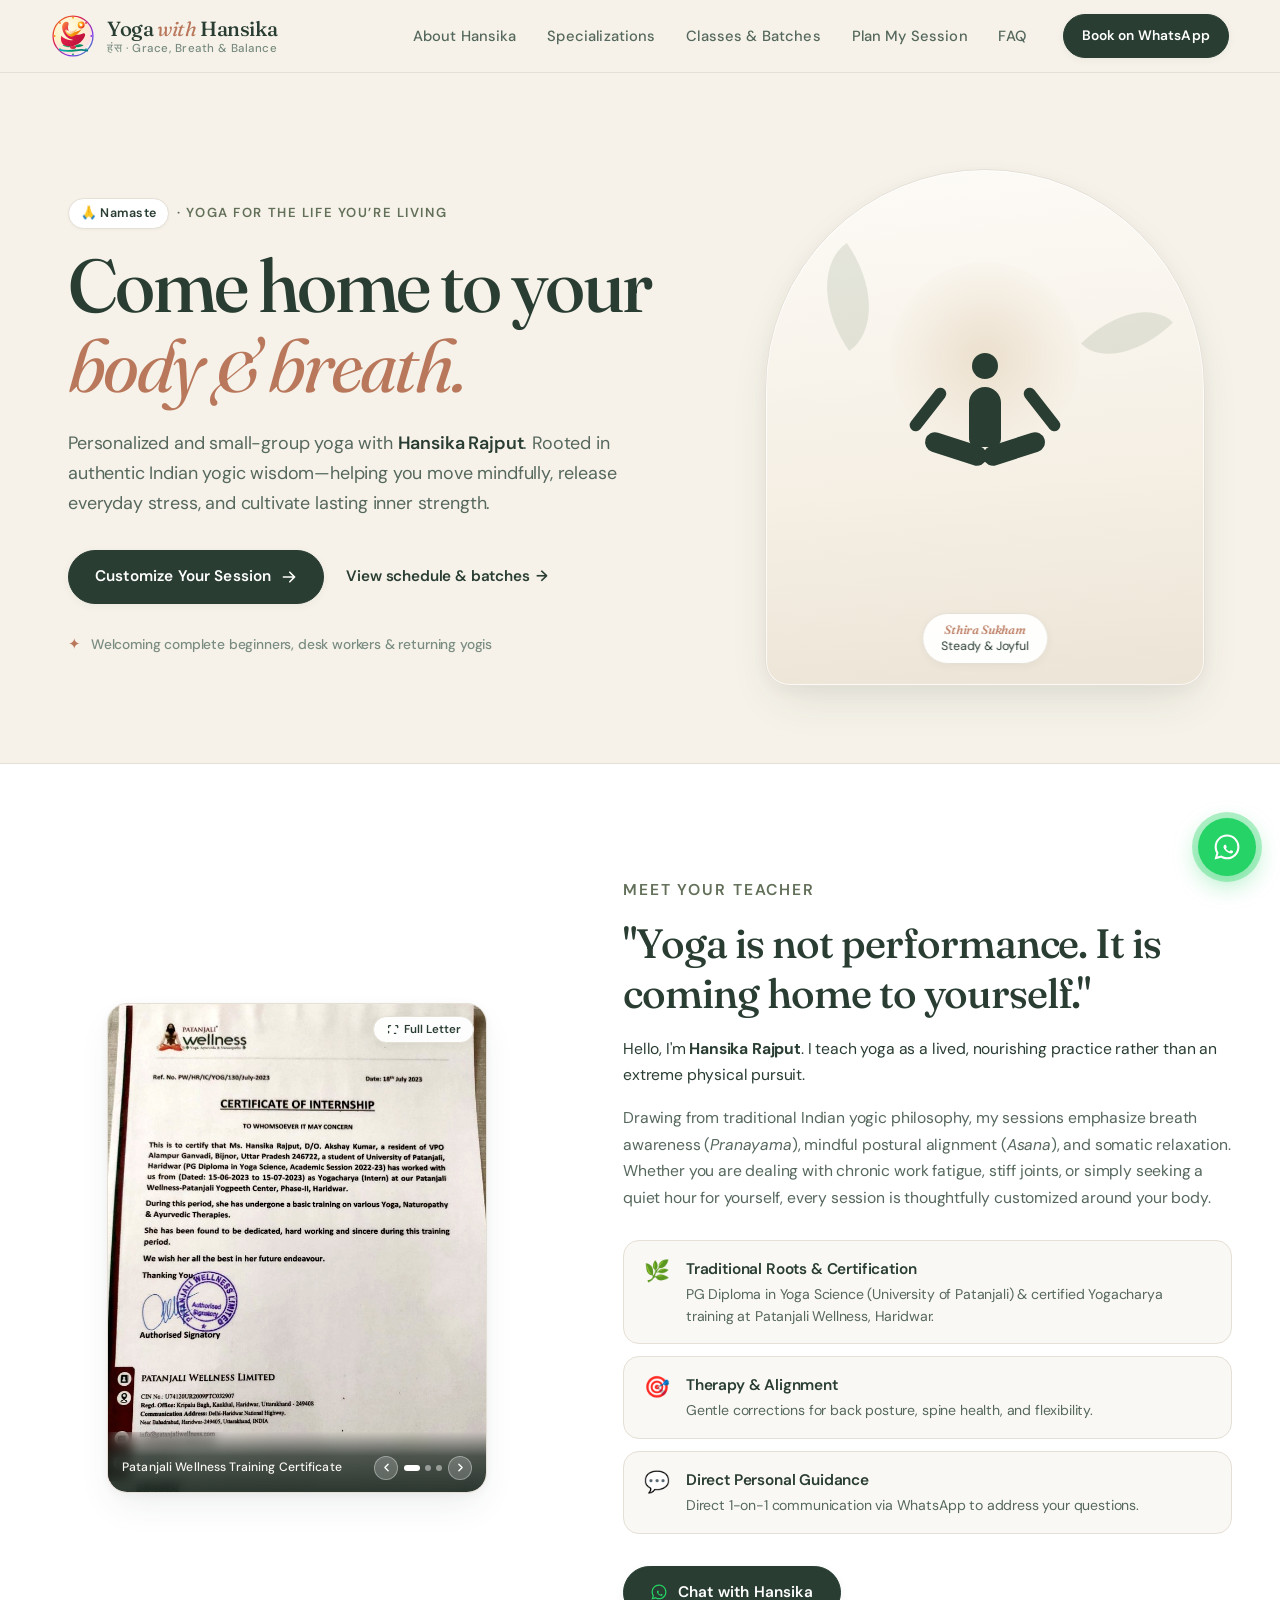
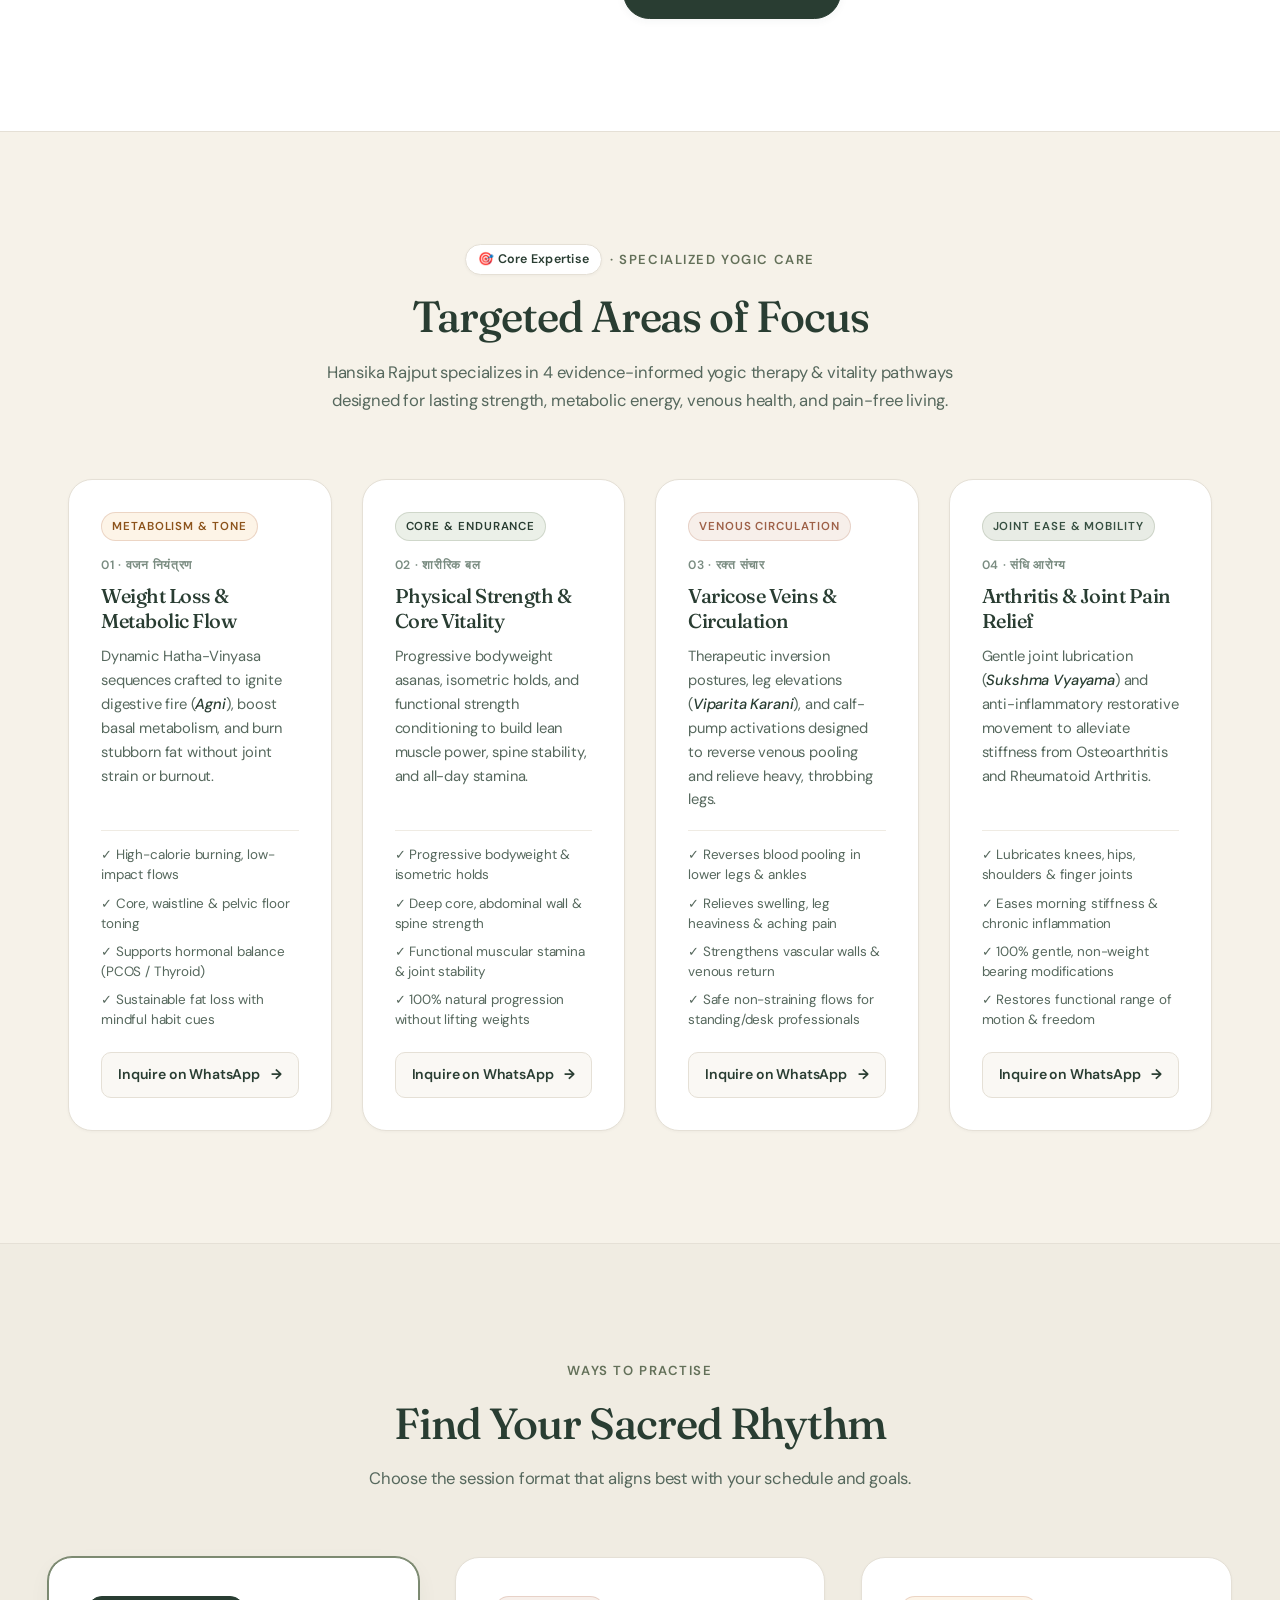
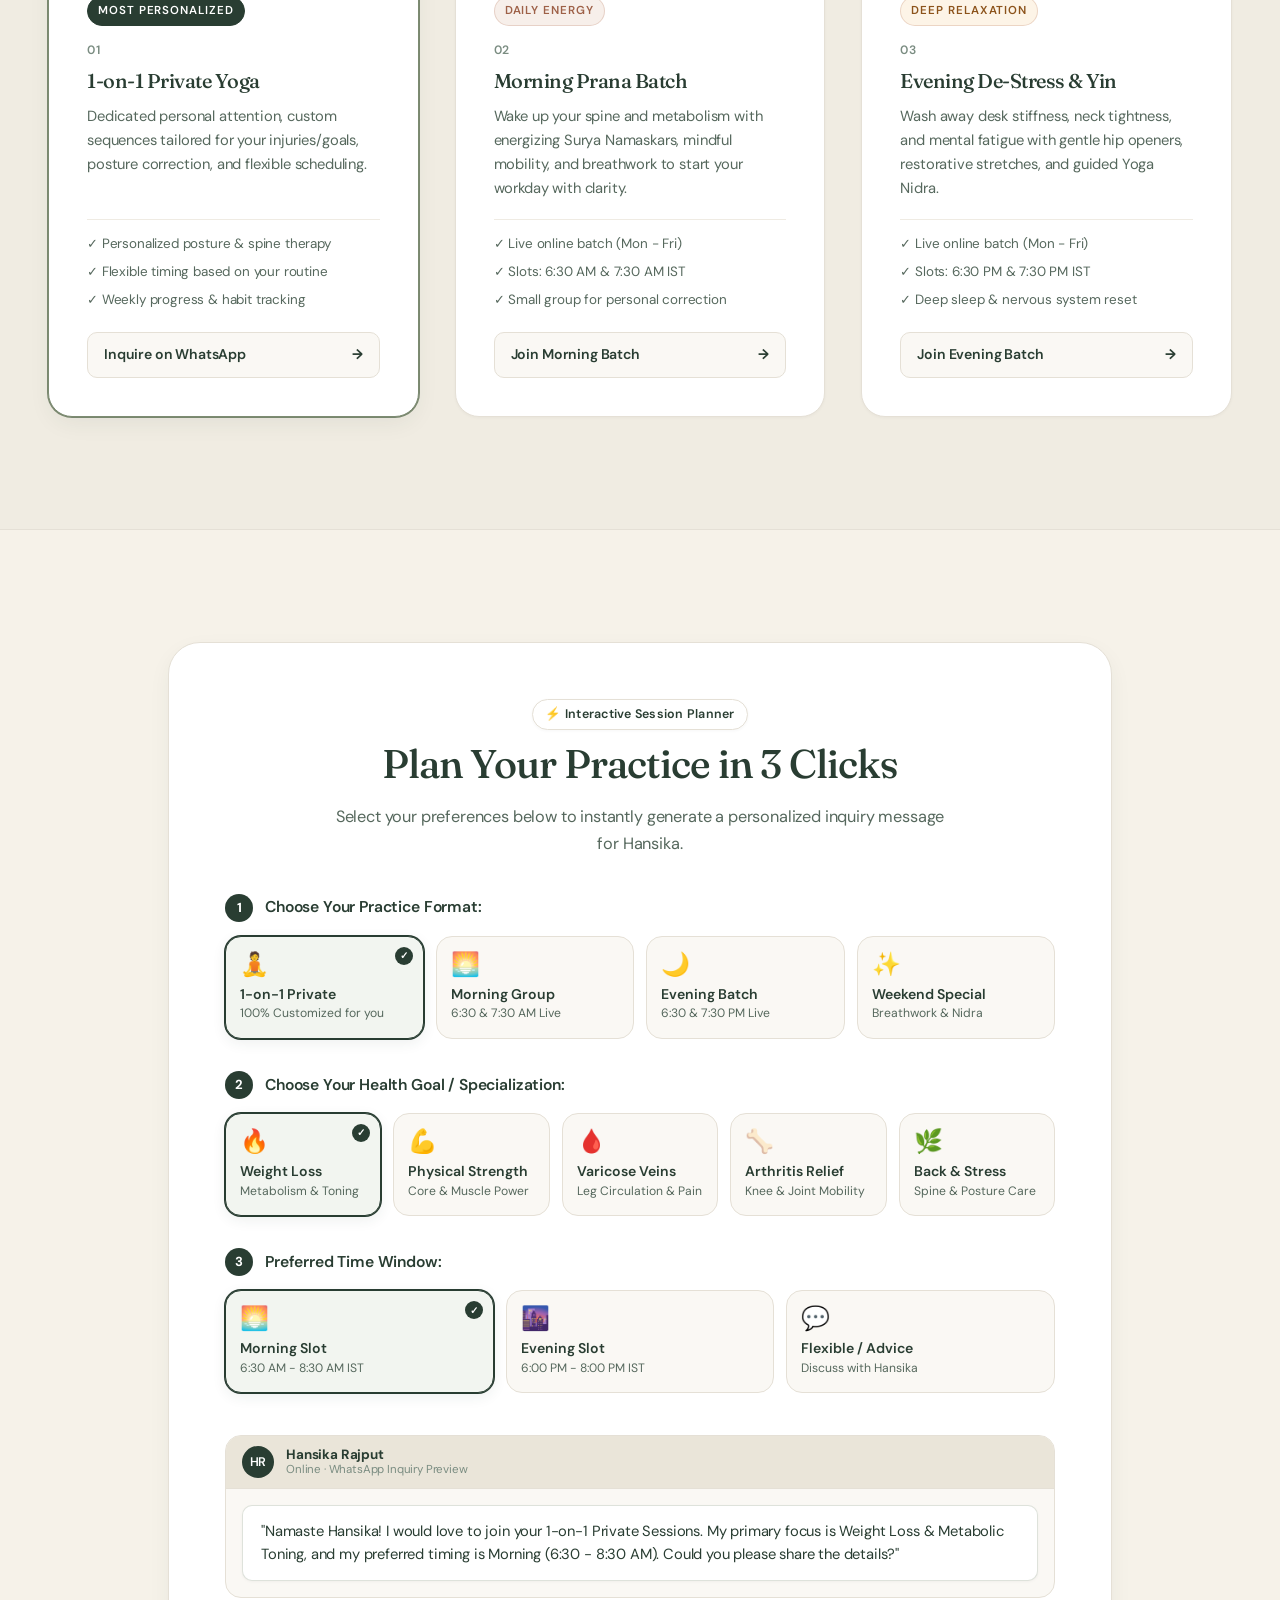
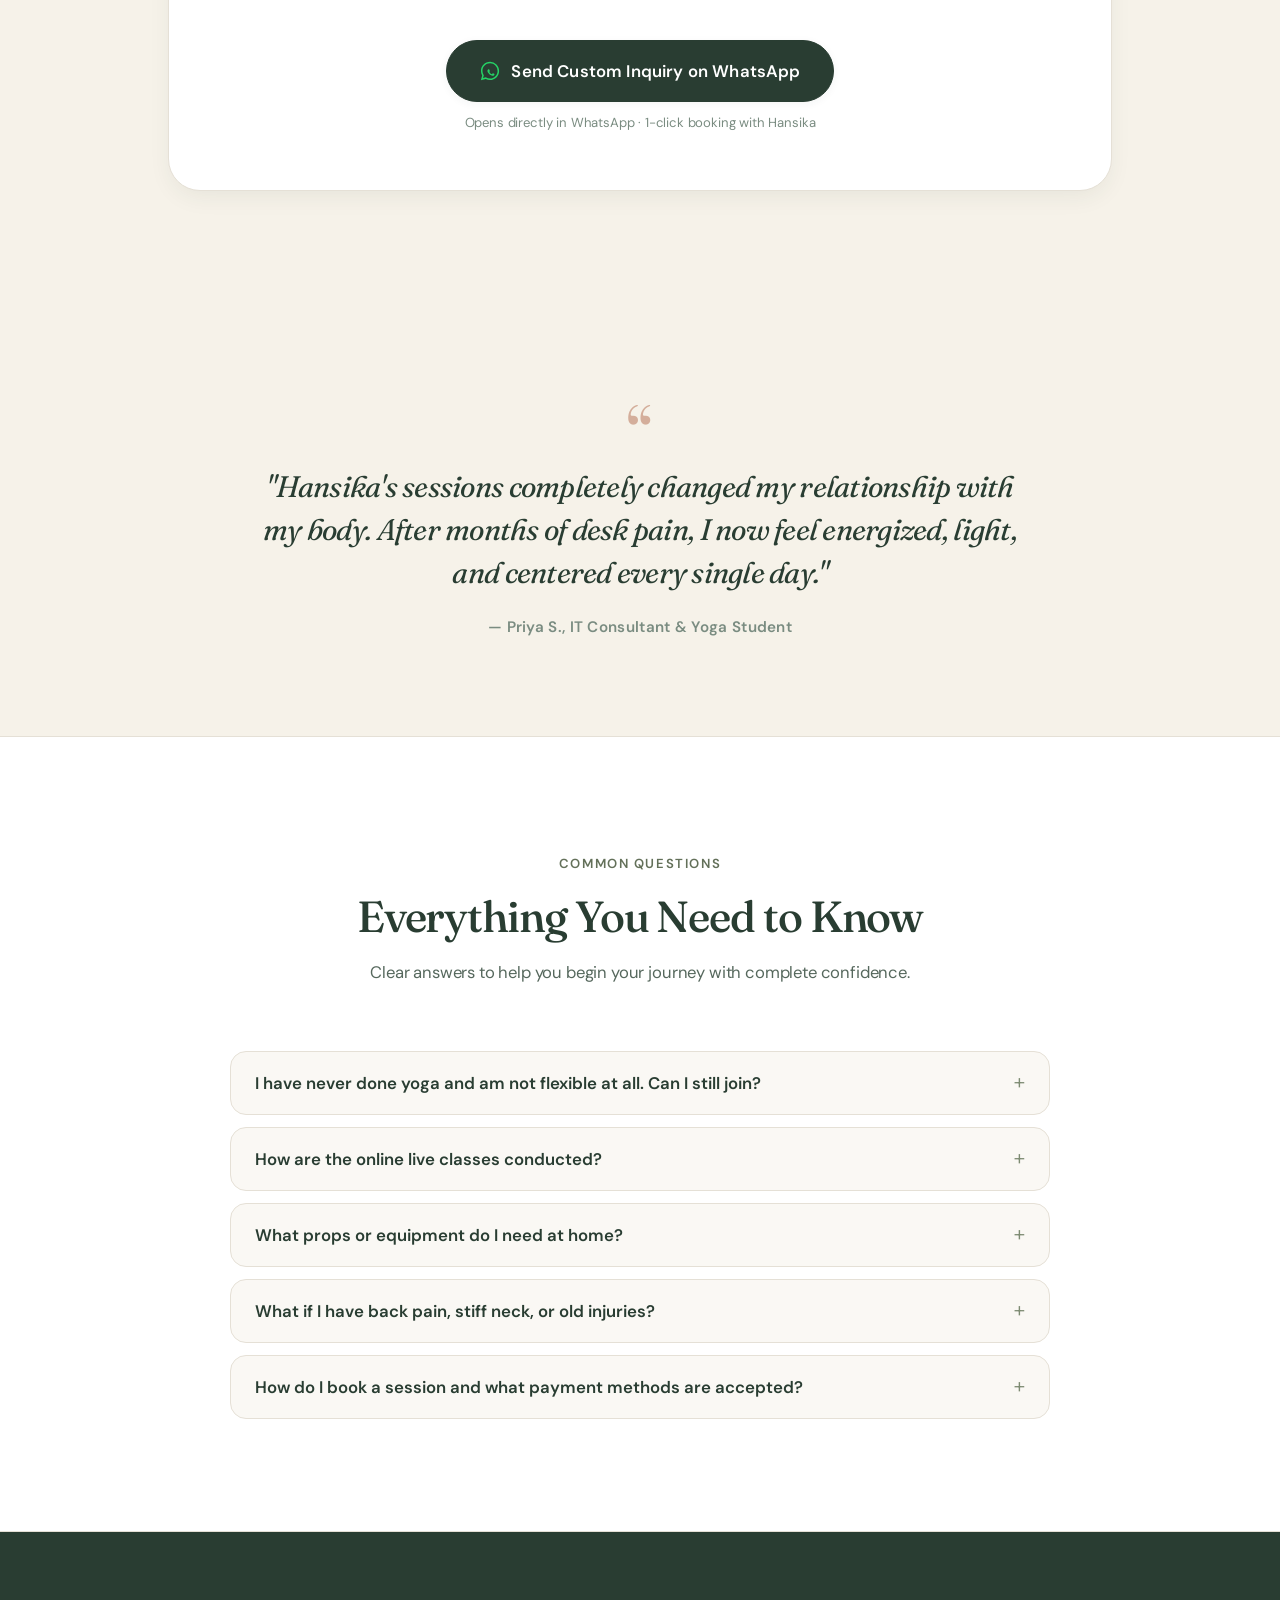
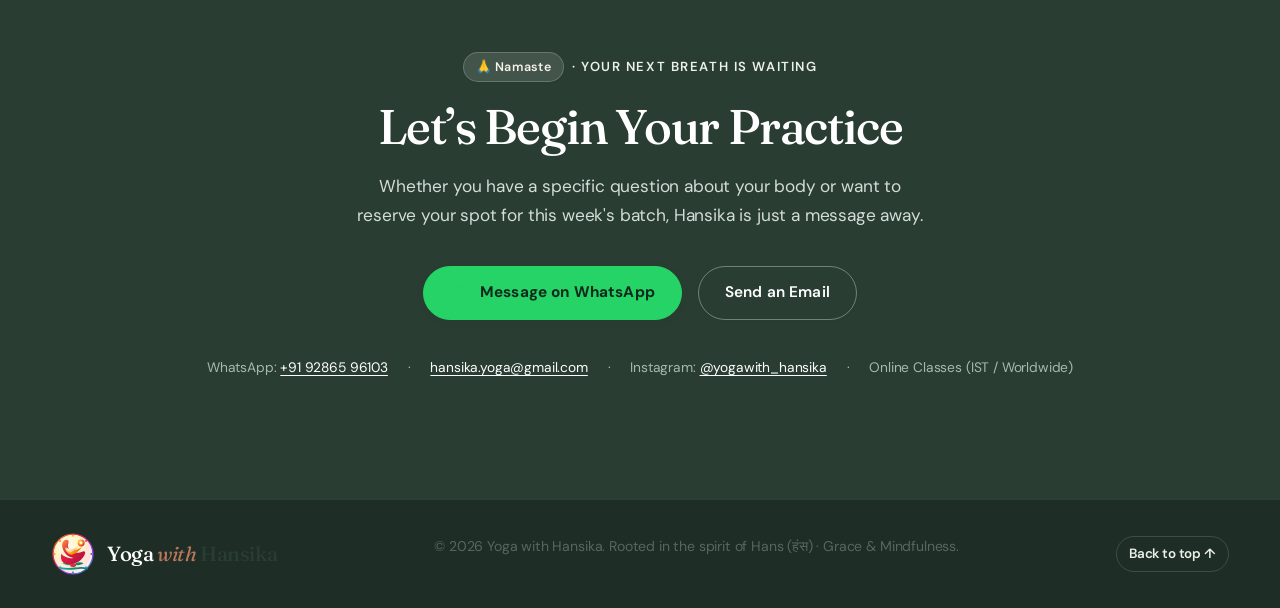
==== commit 0df1fbe6: "feat: refine mentor section slideshow with minimal bottom caption bar and unobstructed photos" ====
--- a/yogasite/index.html
+++ b/yogasite/index.html
@@ -47,7 +47,7 @@
     <link rel="preconnect" href="https://fonts.gstatic.com" crossorigin />
     <link href="https://fonts.googleapis.com/css2?family=DM+Sans:ital,wght@0,400;0,500;0,600;0,700;1,400&family=Fraunces:ital,opsz,wght@0,9..144,400;0,9..144,500;0,9..144,600;1,9..144,400;1,9..144,500&display=swap" rel="stylesheet" />
     
-    <link rel="stylesheet" href="styles.css?v=40" />
+    <link rel="stylesheet" href="styles.css?v=41" />
     
     <!-- Auto-redirect old domain to official yogawithhansika.vercel.app -->
     <script>
@@ -210,68 +210,68 @@
         <div class="about-container">
           <div class="about-card-visual reveal-left">
             <div class="teacher-slideshow-wrap" role="region" aria-roledescription="carousel" aria-label="Hansika Rajput internship training certificate and photos slideshow">
-              <div class="slideshow-frame">
-                <!-- Slides Container -->
-                <div class="slideshow-track-container" id="teacher-slideshow">
-                  <div class="slideshow-slider" id="teacher-slider">
-                    <!-- Slide 1: Patanjali Training & Internship Letter (FIRST) -->
-                    <div class="slide-item active" data-index="0" role="group" aria-roledescription="slide" aria-label="1 of 3: Official Patanjali Wellness Internship Certificate">
-                      <div class="slide-media-wrapper">
-                        <img
-                          src="images/patanjali-training-letter-enhanced.jpg"
-                          alt="Official Certificate of Internship from Patanjali Wellness Limited for Hansika Rajput"
-                          class="slide-img cert-img"
-                          loading="eager"
-                          decoding="async"
-                        />
-                        <button class="cert-expand-btn" id="open-cert-btn" type="button" aria-label="View full size training letter">
-                          <svg viewBox="0 0 20 20" width="13" height="13" fill="currentColor" aria-hidden="true"><path d="M5 3a2 2 0 00-2 2v2a1 1 0 002 0V5h2a1 1 0 000-2H5zM15 3a1 1 0 000 2h2v2a1 1 0 102 0V5a2 2 0 00-2-2h-2zM3 15a1 1 0 002 0v-2a1 1 0 10-2 0v2zm12 2a1 1 0 000-2h-2a1 1 0 100 2h2z"/></svg>
-                          <span>Full Letter</span>
-                        </button>
-                      </div>
+              <div class="slideshow-track-container" id="teacher-slideshow">
+                <div class="slideshow-slider" id="teacher-slider">
+                  <!-- Slide 1: Patanjali Training & Internship Letter (FIRST) -->
+                  <div class="slide-item active" data-index="0" data-caption="Patanjali Wellness Training Certificate" role="group" aria-roledescription="slide" aria-label="1 of 3: Official Patanjali Wellness Internship Certificate">
+                    <div class="slide-media-wrapper">
+                      <img
+                        src="images/patanjali-training-letter-enhanced.jpg"
+                        alt="Official Certificate of Internship from Patanjali Wellness Limited for Hansika Rajput"
+                        class="slide-img cert-img"
+                        loading="eager"
+                        decoding="async"
+                      />
+                      <button class="cert-expand-btn" id="open-cert-btn" type="button" aria-label="View full size training letter">
+                        <svg viewBox="0 0 20 20" width="13" height="13" fill="currentColor" aria-hidden="true"><path d="M5 3a2 2 0 00-2 2v2a1 1 0 002 0V5h2a1 1 0 000-2H5zM15 3a1 1 0 000 2h2v2a1 1 0 102 0V5a2 2 0 00-2-2h-2zM3 15a1 1 0 002 0v-2a1 1 0 10-2 0v2zm12 2a1 1 0 000-2h-2a1 1 0 100 2h2z"/></svg>
+                        <span>Full Letter</span>
+                      </button>
                     </div>
-
-                    <!-- Slide 2: Hansika at Lotus sculpture -->
-                    <div class="slide-item" data-index="1" role="group" aria-roledescription="slide" aria-label="2 of 3: Hansika Rajput at Patanjali Yogpeeth Lotus">
-                      <div class="slide-media-wrapper">
-                        <img
-                          src="images/hansika-lotus-posture-enhanced.jpg"
-                          alt="Hansika Rajput at Patanjali Yogpeeth Lotus sculpture inscribed with Yoga Sutras"
-                          class="slide-img"
-                          loading="lazy"
-                          decoding="async"
-                        />
-                      </div>
+                  </div>
+
+                  <!-- Slide 2: Hansika at Lotus sculpture -->
+                  <div class="slide-item" data-index="1" data-caption="Hansika at Patanjali Yogpeeth" role="group" aria-roledescription="slide" aria-label="2 of 3: Hansika Rajput at Patanjali Yogpeeth Lotus">
+                    <div class="slide-media-wrapper">
+                      <img
+                        src="images/hansika-lotus-posture-enhanced.jpg"
+                        alt="Hansika Rajput at Patanjali Yogpeeth Lotus sculpture inscribed with Yoga Sutras"
+                        class="slide-img"
+                        loading="lazy"
+                        decoding="async"
+                      />
                     </div>
-
-                    <!-- Slide 3: With revered Mentor at University of Patanjali -->
-                    <div class="slide-item" data-index="2" role="group" aria-roledescription="slide" aria-label="3 of 3: Hansika Rajput with university mentor">
-                      <div class="slide-media-wrapper">
-                        <img
-                          src="images/hansika-mentor-patanjali-enhanced.jpg"
-                          alt="Hansika Rajput with her faculty mentor at University of Patanjali campus"
-                          class="slide-img"
-                          loading="lazy"
-                          decoding="async"
-                        />
-                      </div>
+                  </div>
+
+                  <!-- Slide 3: With revered Mentor at University of Patanjali -->
+                  <div class="slide-item" data-index="2" data-caption="With Faculty Mentor, Univ. of Patanjali" role="group" aria-roledescription="slide" aria-label="3 of 3: Hansika Rajput with university mentor">
+                    <div class="slide-media-wrapper">
+                      <img
+                        src="images/hansika-mentor-patanjali-enhanced.jpg"
+                        alt="Hansika Rajput with her faculty mentor at University of Patanjali campus"
+                        class="slide-img"
+                        loading="lazy"
+                        decoding="async"
+                      />
                     </div>
                   </div>
                 </div>
 
-                <!-- Minimal Navigation Arrows -->
-                <button class="slideshow-arrow prev" id="slide-prev-btn" aria-label="Previous photo" type="button">
-                  <svg viewBox="0 0 24 24" width="18" height="18" fill="none" stroke="currentColor" stroke-width="2.4" stroke-linecap="round" stroke-linejoin="round" aria-hidden="true"><path d="M15 18l-6-6 6-6"/></svg>
-                </button>
-                <button class="slideshow-arrow next" id="slide-next-btn" aria-label="Next photo" type="button">
-                  <svg viewBox="0 0 24 24" width="18" height="18" fill="none" stroke="currentColor" stroke-width="2.4" stroke-linecap="round" stroke-linejoin="round" aria-hidden="true"><path d="M9 18l6-6-6-6"/></svg>
-                </button>
-
-                <!-- Minimal Navigation Dots -->
-                <div class="slideshow-dots" id="slide-dots-container" role="tablist" aria-label="Select photo slide">
-                  <button class="dot-btn active" role="tab" aria-selected="true" aria-label="Slide 1: Internship Letter" data-index="0"></button>
-                  <button class="dot-btn" role="tab" aria-selected="false" aria-label="Slide 2: Yogic Guide" data-index="1"></button>
-                  <button class="dot-btn" role="tab" aria-selected="false" aria-label="Slide 3: Mentorship" data-index="2"></button>
+                <!-- Minimal Bottom Bar: Context Caption + Controls -->
+                <div class="slideshow-bottom-bar">
+                  <span class="slide-caption-text" id="slide-caption-text">Patanjali Wellness Training Certificate</span>
+                  <div class="slideshow-nav-controls">
+                    <button class="slideshow-arrow prev" id="slide-prev-btn" aria-label="Previous photo" type="button">
+                      <svg viewBox="0 0 24 24" width="13" height="13" fill="none" stroke="currentColor" stroke-width="2.5" stroke-linecap="round" stroke-linejoin="round" aria-hidden="true"><path d="M15 18l-6-6 6-6"/></svg>
+                    </button>
+                    <div class="slideshow-dots" id="slide-dots-container" role="tablist" aria-label="Select photo slide">
+                      <button class="dot-btn active" role="tab" aria-selected="true" aria-label="Slide 1: Internship Letter" data-index="0"></button>
+                      <button class="dot-btn" role="tab" aria-selected="false" aria-label="Slide 2: Yogic Guide" data-index="1"></button>
+                      <button class="dot-btn" role="tab" aria-selected="false" aria-label="Slide 3: Mentorship" data-index="2"></button>
+                    </div>
+                    <button class="slideshow-arrow next" id="slide-next-btn" aria-label="Next photo" type="button">
+                      <svg viewBox="0 0 24 24" width="13" height="13" fill="none" stroke="currentColor" stroke-width="2.5" stroke-linecap="round" stroke-linejoin="round" aria-hidden="true"><path d="M9 18l6-6-6-6"/></svg>
+                    </button>
+                  </div>
                 </div>
               </div>
             </div>
@@ -840,6 +840,6 @@
       </a>
     </aside>
 
-    <script src="script.js?v=40"></script>
+    <script src="script.js?v=41"></script>
   </body>
 </html>
--- a/yogasite/styles.css
+++ b/yogasite/styles.css
@@ -707,33 +707,25 @@
   margin: 0 auto;
 }
 
-.slideshow-frame {
-  position: relative;
-  background: var(--ivory-light);
-  border: 1.5px solid var(--border-neutral);
-  border-radius: 28px;
-  padding: 10px;
-  box-shadow: 
-    0 20px 48px -12px rgba(41, 61, 50, 0.12),
-    0 2px 10px rgba(41, 61, 50, 0.04);
-  transition: var(--transition-smooth);
-}
-
-.slideshow-frame:hover {
-  border-color: var(--sage-green);
-  box-shadow: 
-    0 24px 54px -12px rgba(41, 61, 50, 0.16),
-    0 4px 14px rgba(41, 61, 50, 0.06);
-}
-
 .slideshow-track-container {
   position: relative;
   width: 100%;
-  height: 480px;
+  height: 490px;
   border-radius: 20px;
   overflow: hidden;
-  background: var(--ivory-alt);
+  background: var(--ivory-light);
   border: 1px solid var(--border-neutral);
+  box-shadow: 
+    0 16px 36px -8px rgba(41, 61, 50, 0.10),
+    0 2px 8px rgba(41, 61, 50, 0.04);
+  transition: var(--transition-smooth);
+}
+
+.slideshow-track-container:hover {
+  border-color: var(--sage-green);
+  box-shadow: 
+    0 20px 42px -8px rgba(41, 61, 50, 0.14),
+    0 4px 12px rgba(41, 61, 50, 0.06);
 }
 
 .slideshow-slider {
@@ -776,7 +768,7 @@
 }
 
 .slide-item:hover .slide-img {
-  transform: scale(1.03);
+  transform: scale(1.02);
 }
 
 .cert-img {
@@ -814,67 +806,73 @@
   transform: translateY(-1px);
 }
 
+/* Minimalist Glass Bottom Bar */
+.slideshow-bottom-bar {
+  position: absolute;
+  bottom: 0;
+  left: 0;
+  right: 0;
+  z-index: 10;
+  background: linear-gradient(180deg, rgba(28, 41, 34, 0) 0%, rgba(28, 41, 34, 0.72) 40%, rgba(28, 41, 34, 0.90) 100%);
+  backdrop-filter: blur(6px);
+  -webkit-backdrop-filter: blur(6px);
+  padding: 24px 14px 12px;
+  display: flex;
+  align-items: center;
+  justify-content: space-between;
+  gap: 10px;
+}
+
+.slide-caption-text {
+  font-size: 0.76rem;
+  font-weight: 500;
+  color: #FAF8F4;
+  letter-spacing: 0.01em;
+  white-space: nowrap;
+  overflow: hidden;
+  text-overflow: ellipsis;
+  flex-grow: 1;
+}
+
+.slideshow-nav-controls {
+  display: flex;
+  align-items: center;
+  gap: 6px;
+  flex-shrink: 0;
+}
+
 .slideshow-arrow {
-  position: absolute;
-  top: 50%;
-  transform: translateY(-50%);
-  z-index: 10;
-  width: 34px;
-  height: 34px;
+  width: 24px;
+  height: 24px;
   border-radius: 50%;
-  background: rgba(255, 255, 255, 0.92);
-  backdrop-filter: blur(8px);
-  -webkit-backdrop-filter: blur(8px);
-  border: 1px solid var(--border-neutral);
-  color: var(--forest-green);
+  background: rgba(255, 255, 255, 0.2);
+  border: 1px solid rgba(255, 255, 255, 0.35);
+  color: #FFFFFF;
   display: flex;
   align-items: center;
   justify-content: center;
   cursor: pointer;
-  box-shadow: var(--shadow-sm);
   transition: var(--transition);
-  opacity: 0.88;
+  padding: 0;
 }
 
 .slideshow-arrow:hover {
-  background: var(--white);
-  border-color: var(--forest-green);
-  color: var(--forest-green);
-  transform: translateY(-50%) scale(1.08);
-  opacity: 1;
-  box-shadow: var(--shadow-md);
-}
-
-.slideshow-arrow.prev {
-  left: 10px;
-}
-
-.slideshow-arrow.next {
-  right: 10px;
+  background: rgba(255, 255, 255, 0.4);
+  color: #FFFFFF;
+  transform: scale(1.1);
 }
 
 .slideshow-dots {
-  position: absolute;
-  bottom: 12px;
-  left: 50%;
-  transform: translateX(-50%);
-  z-index: 10;
-  display: flex;
-  align-items: center;
-  gap: 6px;
-  background: rgba(41, 61, 50, 0.45);
-  backdrop-filter: blur(6px);
-  -webkit-backdrop-filter: blur(6px);
-  padding: 4px 8px;
+  display: flex;
+  align-items: center;
+  gap: 5px;
+}
+
+.dot-btn {
+  width: 6px;
+  height: 6px;
   border-radius: var(--radius-full);
-  border: 1px solid rgba(255, 255, 255, 0.2);
-}
-
-.dot-btn {
-  width: 7px;
-  height: 7px;
-  border-radius: var(--radius-full);
-  background: rgba(255, 255, 255, 0.55);
+  background: rgba(255, 255, 255, 0.45);
   border: none;
   cursor: pointer;
   transition: var(--transition);
@@ -882,13 +880,12 @@
 }
 
 .dot-btn:hover {
-  background: var(--white);
+  background: rgba(255, 255, 255, 0.8);
 }
 
 .dot-btn.active {
-  width: 18px;
-  background: var(--white);
-  box-shadow: 0 1px 4px rgba(0, 0, 0, 0.25);
+  width: 16px;
+  background: #FFFFFF;
 }
 
 /* About Content & Credentials */
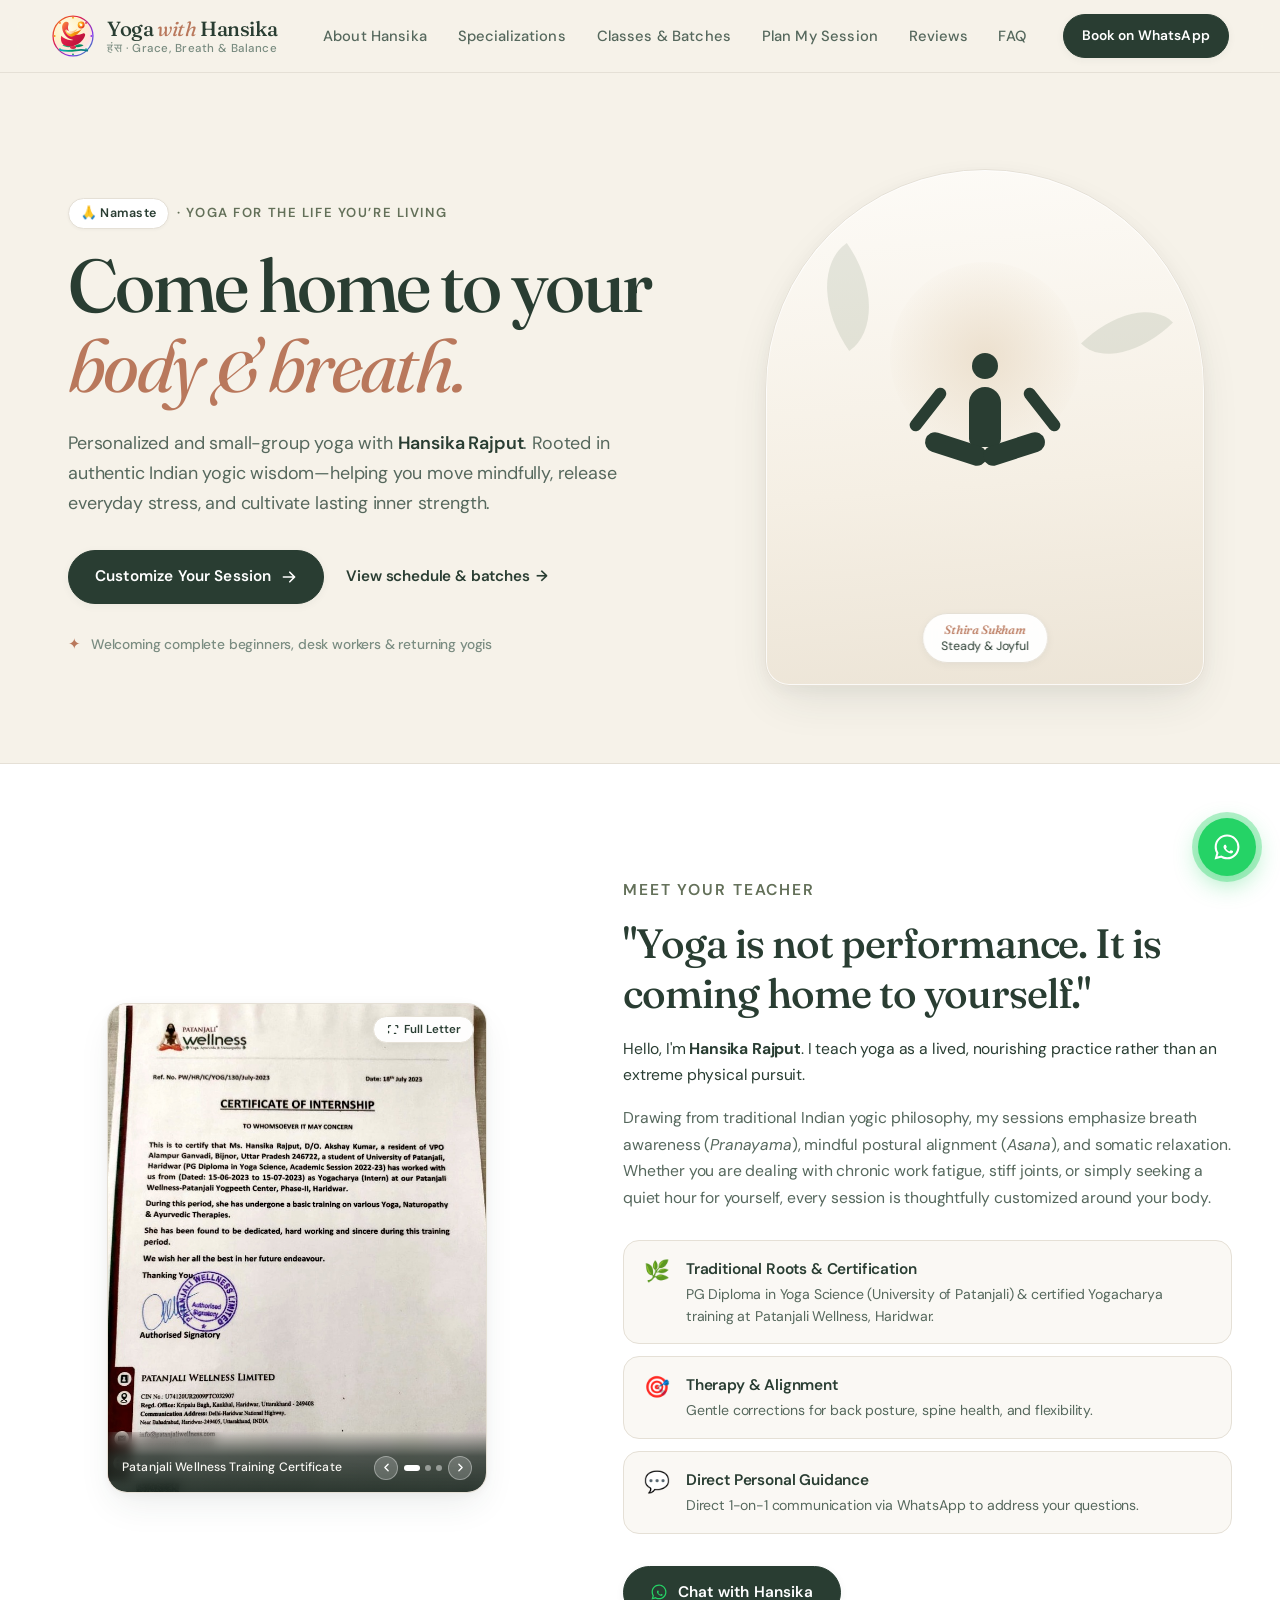
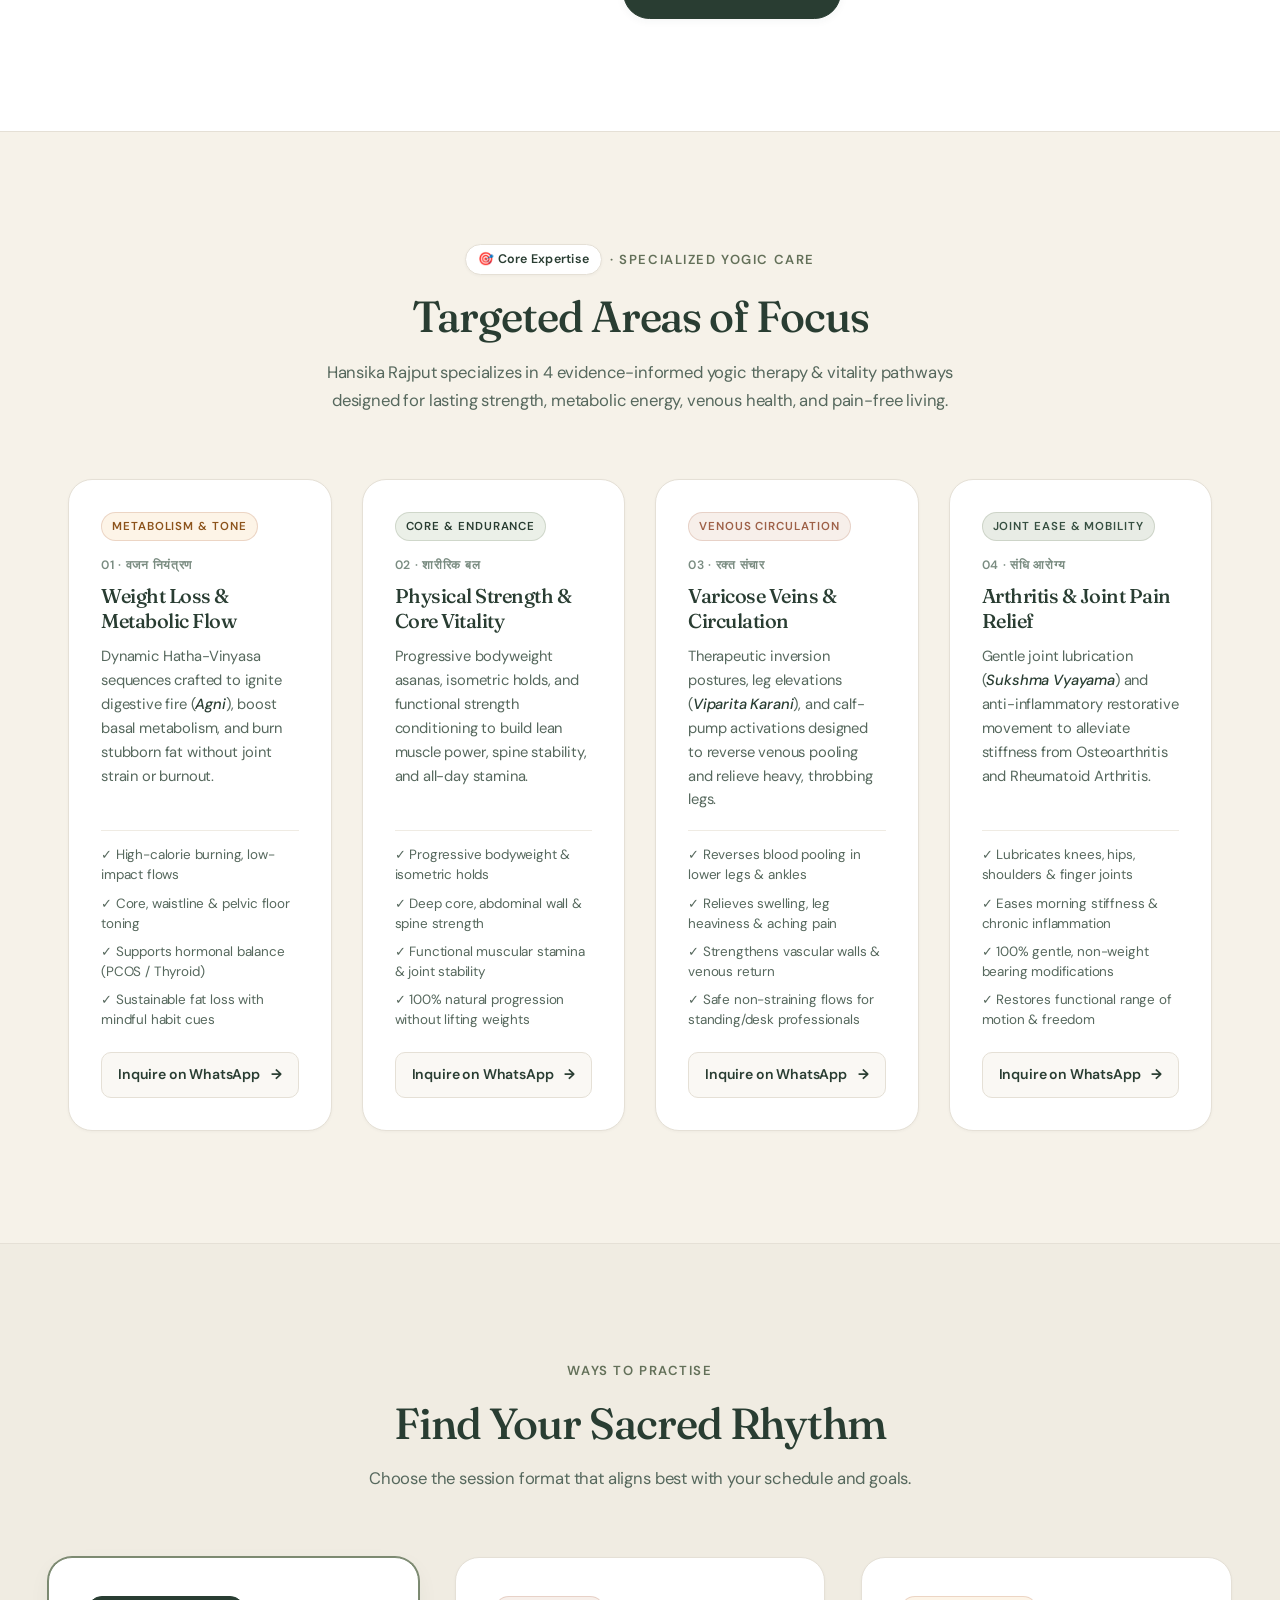
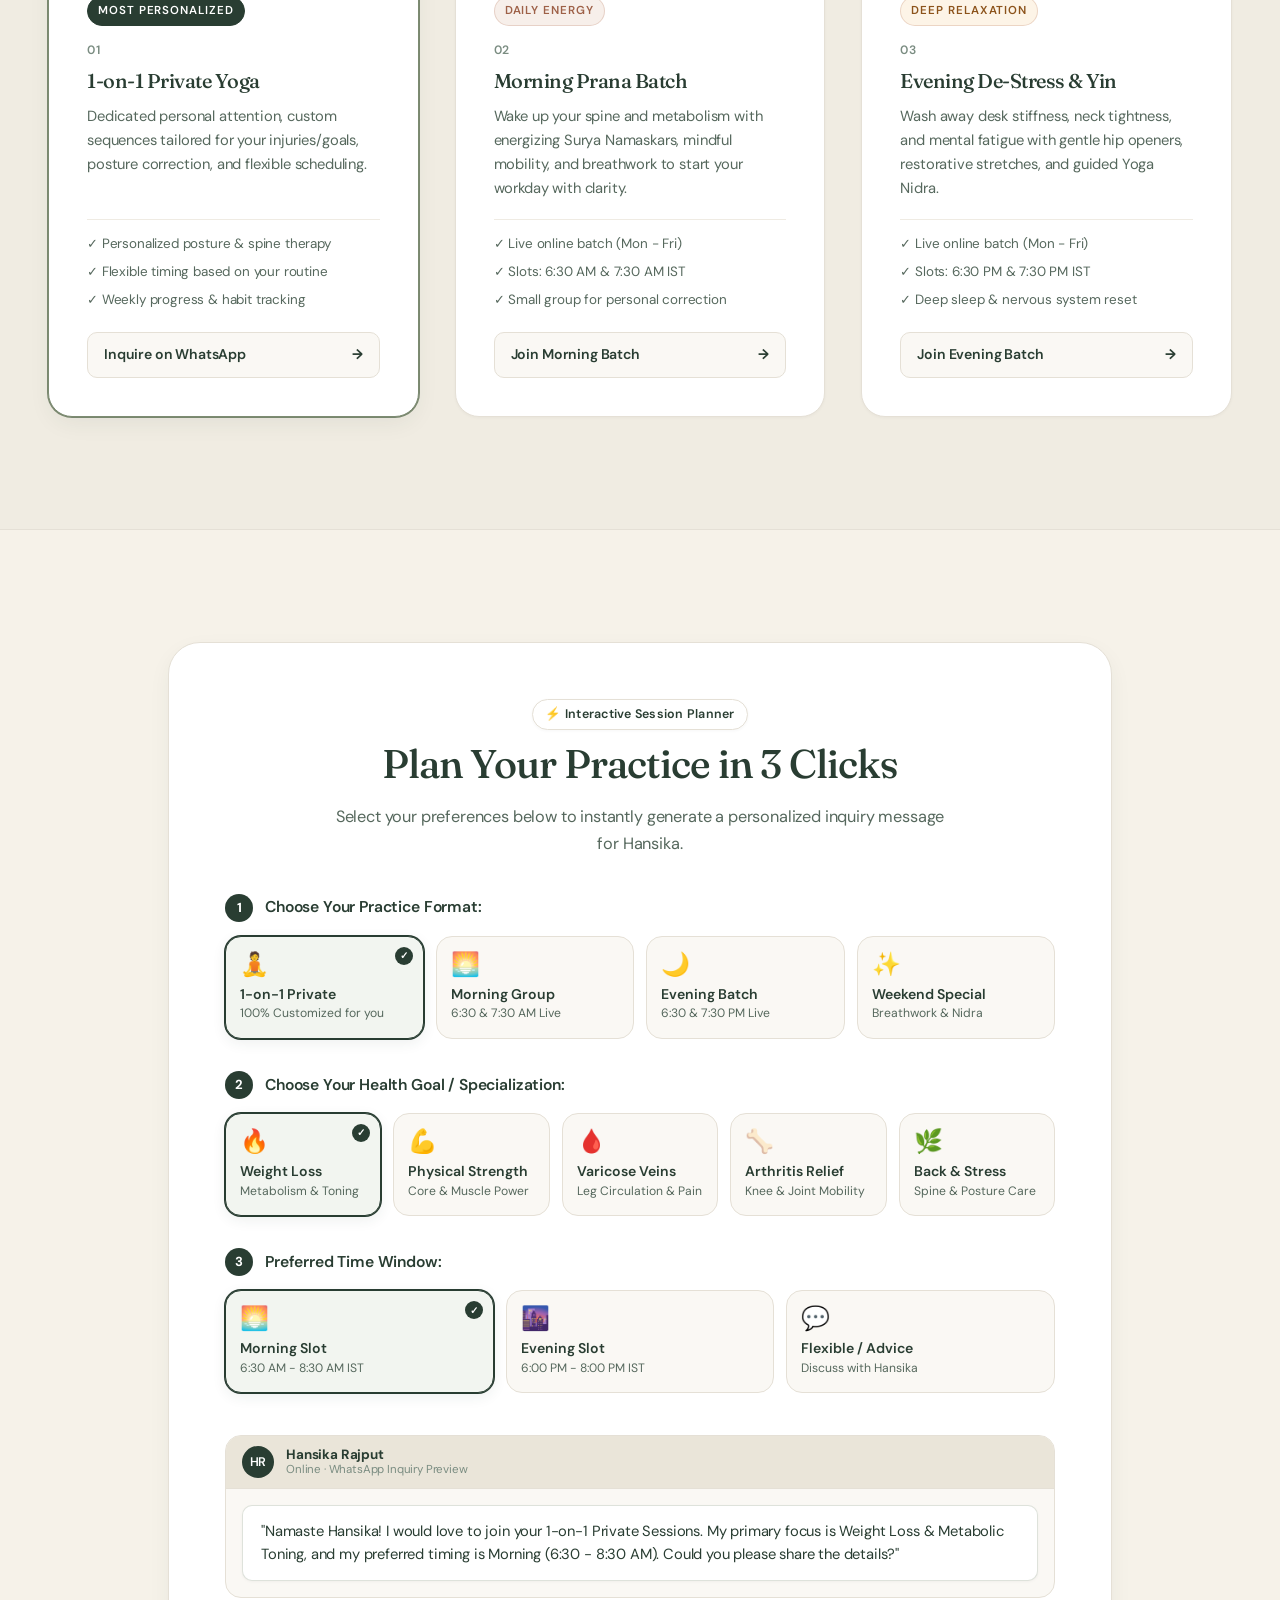
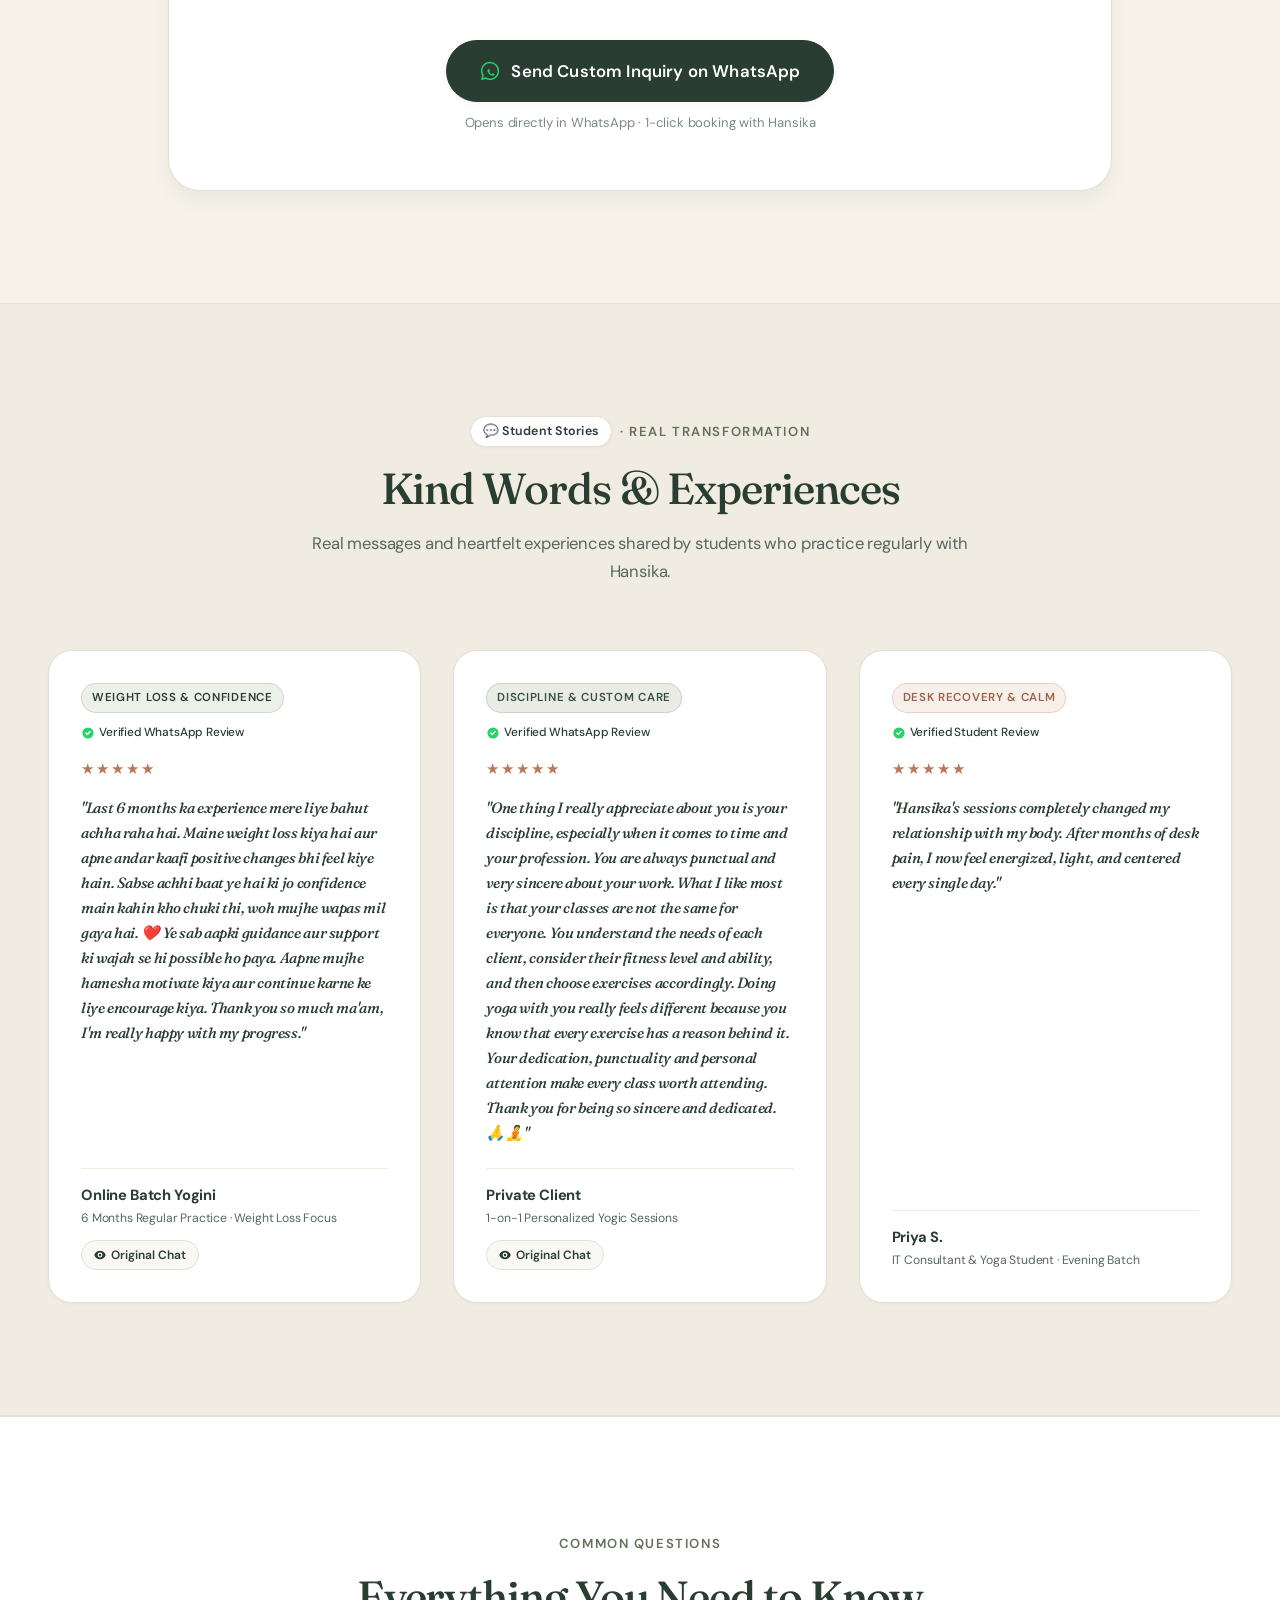
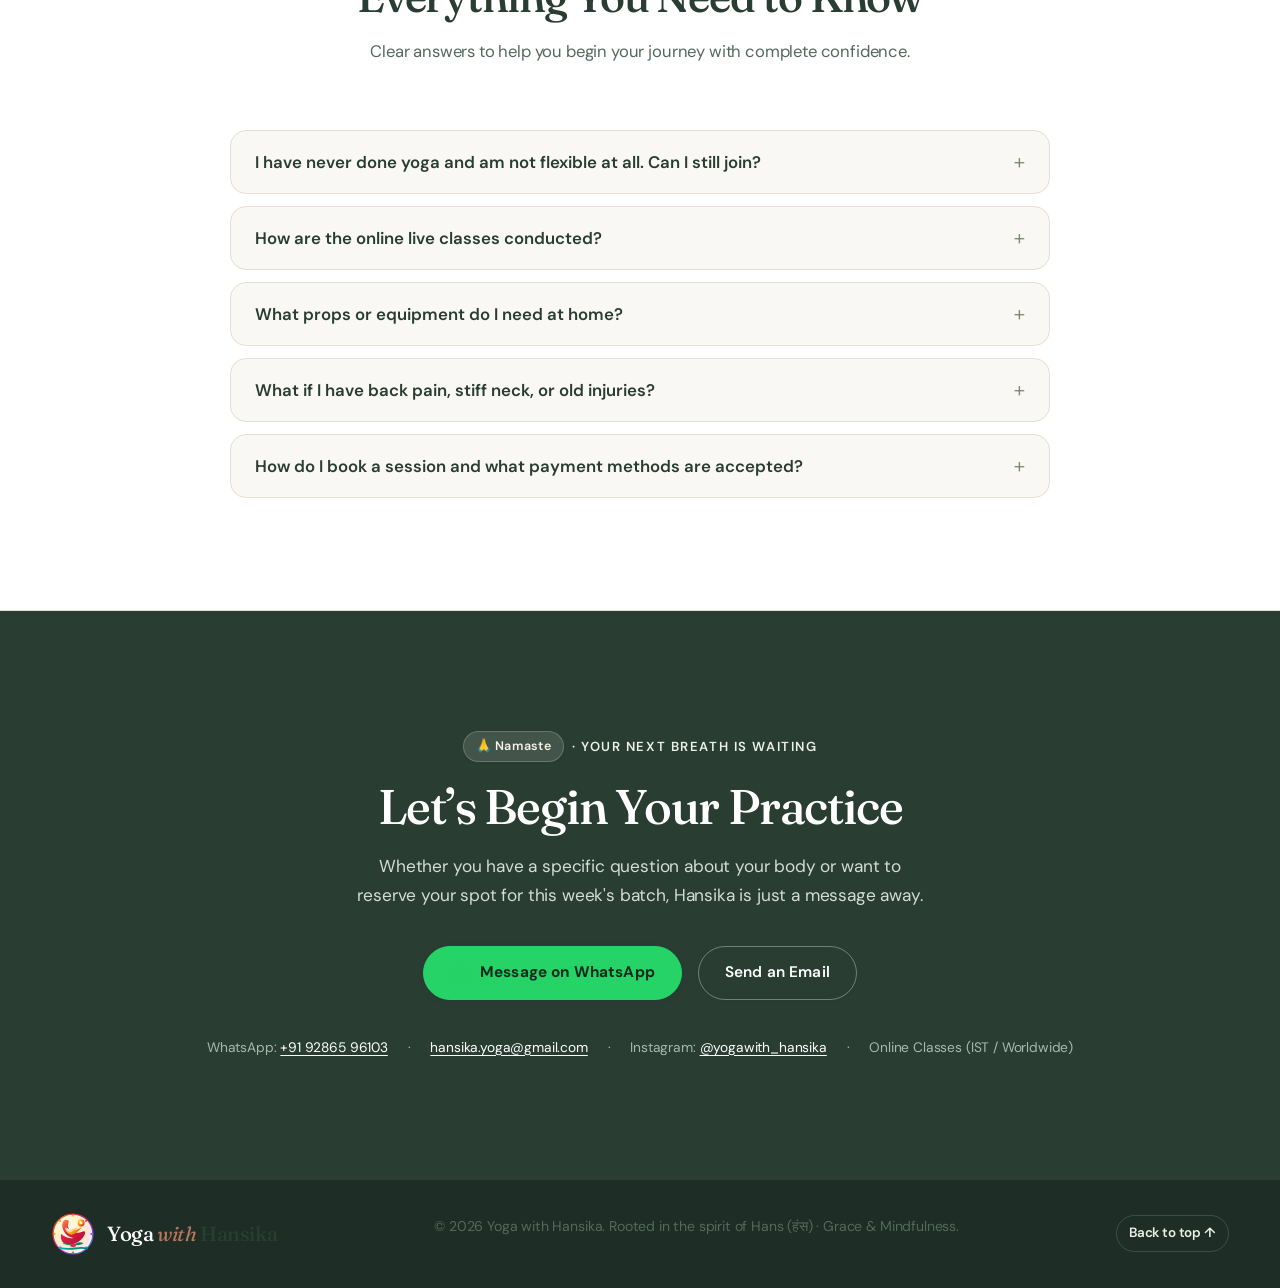
==== commit 14bbd2a3: "feat: add real WhatsApp student review cards and lightbox modals" ====
--- a/yogasite/index.html
+++ b/yogasite/index.html
@@ -47,7 +47,7 @@
     <link rel="preconnect" href="https://fonts.gstatic.com" crossorigin />
     <link href="https://fonts.googleapis.com/css2?family=DM+Sans:ital,wght@0,400;0,500;0,600;0,700;1,400&family=Fraunces:ital,opsz,wght@0,9..144,400;0,9..144,500;0,9..144,600;1,9..144,400;1,9..144,500&display=swap" rel="stylesheet" />
     
-    <link rel="stylesheet" href="styles.css?v=41" />
+    <link rel="stylesheet" href="styles.css?v=42" />
     
     <!-- Auto-redirect old domain to official yogawithhansika.vercel.app -->
     <script>
@@ -160,6 +160,7 @@
         <a href="#specializations" class="nav-link">Specializations</a>
         <a href="#offerings" class="nav-link">Classes &amp; Batches</a>
         <a href="#customizer" class="nav-link">Plan My Session</a>
+        <a href="#reviews" class="nav-link">Reviews</a>
         <a href="#faq" class="nav-link">FAQ</a>
         <a class="button button-small nav-cta" href="https://wa.me/919286596103?text=Namaste%20Hansika!%20I%20would%20like%20to%20book%20a%20yoga%20session%20with%20you." target="_blank" rel="noopener noreferrer">
           Book on WhatsApp
@@ -623,11 +624,77 @@
         </div>
       </section>
 
-      <!-- SECTION 6: Student Testimonial -->
-      <section class="quote reveal">
-        <div class="quote-mark" aria-hidden="true">“</div>
-        <blockquote>"Hansika's sessions completely changed my relationship with my body. After months of desk pain, I now feel energized, light, and centered every single day."</blockquote>
-        <p>— Priya S., IT Consultant &amp; Yoga Student</p>
+      <!-- SECTION 6: Student Reviews & Transformations -->
+      <section class="reviews-section" id="reviews">
+        <div class="section-heading reveal">
+          <p class="eyebrow"><span class="namaste-badge">💬 Student Stories</span> · Real Transformation</p>
+          <h2>Kind Words &amp; Experiences</h2>
+          <p class="section-subtext">Real messages and heartfelt experiences shared by students who practice regularly with Hansika.</p>
+        </div>
+
+        <div class="reviews-grid">
+          <!-- Review 1: Weight Loss & Regained Confidence -->
+          <article class="review-card reveal-card">
+            <div class="review-top">
+              <span class="review-badge badge-tulsi">Weight Loss &amp; Confidence</span>
+              <span class="review-verified"><svg viewBox="0 0 20 20" width="14" height="14" fill="#25D366" aria-hidden="true"><path fill-rule="evenodd" d="M10 18a8 8 0 100-16 8 8 0 000 16zm3.707-9.293a1 1 0 00-1.414-1.414L9 10.586 7.707 9.293a1 1 0 00-1.414 1.414l2 2a1 1 0 001.414 0l4-4z" clip-rule="evenodd"/></svg> Verified WhatsApp Review</span>
+            </div>
+            <div class="review-rating" aria-label="5 out of 5 stars">★★★★★</div>
+            <blockquote class="review-text">
+              "Last 6 months ka experience mere liye bahut achha raha hai. Maine weight loss kiya hai aur apne andar kaafi positive changes bhi feel kiye hain. Sabse achhi baat ye hai ki jo confidence main kahin kho chuki thi, woh mujhe wapas mil gaya hai. ❤️ Ye sab aapki guidance aur support ki wajah se hi possible ho paya. Aapne mujhe hamesha motivate kiya aur continue karne ke liye encourage kiya. Thank you so much ma'am, I'm really happy with my progress."
+            </blockquote>
+            <div class="review-footer">
+              <div class="review-author-info">
+                <strong>Online Batch Yogini</strong>
+                <span>6 Months Regular Practice · Weight Loss Focus</span>
+              </div>
+              <button class="review-screenshot-btn" data-img="images/student-review-weightloss-whatsapp.jpg" data-title="WhatsApp Review · Weight Loss &amp; Confidence" data-sub="Verified Student Chat Screenshot" type="button" aria-label="View original WhatsApp screenshot for weight loss review">
+                <svg viewBox="0 0 20 20" width="12" height="12" fill="currentColor" aria-hidden="true"><path d="M10 12a2 2 0 100-4 2 2 0 000 4z"/><path fill-rule="evenodd" d="M.458 10C1.732 5.943 5.522 3 10 3s8.268 2.943 9.542 7c-1.274 4.057-5.064 7-9.542 7S1.732 14.057.458 10zM14 10a4 4 0 11-8 0 4 4 0 018 0z" clip-rule="evenodd"/></svg>
+                <span>Original Chat</span>
+              </button>
+            </div>
+          </article>
+
+          <!-- Review 2: Punctuality, Discipline & Tailored Practice -->
+          <article class="review-card reveal-card">
+            <div class="review-top">
+              <span class="review-badge badge-sage">Discipline &amp; Custom Care</span>
+              <span class="review-verified"><svg viewBox="0 0 20 20" width="14" height="14" fill="#25D366" aria-hidden="true"><path fill-rule="evenodd" d="M10 18a8 8 0 100-16 8 8 0 000 16zm3.707-9.293a1 1 0 00-1.414-1.414L9 10.586 7.707 9.293a1 1 0 00-1.414 1.414l2 2a1 1 0 001.414 0l4-4z" clip-rule="evenodd"/></svg> Verified WhatsApp Review</span>
+            </div>
+            <div class="review-rating" aria-label="5 out of 5 stars">★★★★★</div>
+            <blockquote class="review-text">
+              "One thing I really appreciate about you is your discipline, especially when it comes to time and your profession. You are always punctual and very sincere about your work. What I like most is that your classes are not the same for everyone. You understand the needs of each client, consider their fitness level and ability, and then choose exercises accordingly. Doing yoga with you really feels different because you know that every exercise has a reason behind it. Your dedication, punctuality and personal attention make every class worth attending. Thank you for being so sincere and dedicated. 🙏🧘"
+            </blockquote>
+            <div class="review-footer">
+              <div class="review-author-info">
+                <strong>Private Client</strong>
+                <span>1-on-1 Personalized Yogic Sessions</span>
+              </div>
+              <button class="review-screenshot-btn" data-img="images/student-review-discipline-whatsapp.jpg" data-title="WhatsApp Review · Discipline &amp; Custom Care" data-sub="Verified Student Chat Screenshot" type="button" aria-label="View original WhatsApp screenshot for discipline review">
+                <svg viewBox="0 0 20 20" width="12" height="12" fill="currentColor" aria-hidden="true"><path d="M10 12a2 2 0 100-4 2 2 0 000 4z"/><path fill-rule="evenodd" d="M.458 10C1.732 5.943 5.522 3 10 3s8.268 2.943 9.542 7c-1.274 4.057-5.064 7-9.542 7S1.732 14.057.458 10zM14 10a4 4 0 11-8 0 4 4 0 018 0z" clip-rule="evenodd"/></svg>
+                <span>Original Chat</span>
+              </button>
+            </div>
+          </article>
+
+          <!-- Review 3: Desk Recovery (Preserved Original Testimonial) -->
+          <article class="review-card reveal-card">
+            <div class="review-top">
+              <span class="review-badge badge-clay">Desk Recovery &amp; Calm</span>
+              <span class="review-verified"><svg viewBox="0 0 20 20" width="14" height="14" fill="#25D366" aria-hidden="true"><path fill-rule="evenodd" d="M10 18a8 8 0 100-16 8 8 0 000 16zm3.707-9.293a1 1 0 00-1.414-1.414L9 10.586 7.707 9.293a1 1 0 00-1.414 1.414l2 2a1 1 0 001.414 0l4-4z" clip-rule="evenodd"/></svg> Verified Student Review</span>
+            </div>
+            <div class="review-rating" aria-label="5 out of 5 stars">★★★★★</div>
+            <blockquote class="review-text">
+              "Hansika's sessions completely changed my relationship with my body. After months of desk pain, I now feel energized, light, and centered every single day."
+            </blockquote>
+            <div class="review-footer">
+              <div class="review-author-info">
+                <strong>Priya S.</strong>
+                <span>IT Consultant &amp; Yoga Student · Evening Batch</span>
+              </div>
+            </div>
+          </article>
+        </div>
       </section>
 
       <!-- SECTION 7: Interactive FAQ Accordion -->
@@ -806,17 +873,17 @@
       <a href="#top" class="back-to-top">Back to top ↑</a>
     </footer>
 
-    <!-- Certificate Lightbox Modal -->
-    <div id="cert-modal" class="cert-modal" role="dialog" aria-modal="true" aria-label="Patanjali Wellness Training Certificate" hidden>
+    <!-- Universal Image / Document Lightbox Modal -->
+    <div id="cert-modal" class="cert-modal" role="dialog" aria-modal="true" aria-label="Document and Review Viewer" hidden>
       <div class="cert-modal-backdrop" id="cert-modal-backdrop"></div>
       <div class="cert-modal-dialog">
-        <button class="cert-modal-close" id="cert-modal-close" aria-label="Close training letter dialog" type="button">✕</button>
+        <button class="cert-modal-close" id="cert-modal-close" aria-label="Close dialog" type="button">✕</button>
         <div class="cert-modal-header">
-          <h3>Patanjali Wellness Certificate of Internship</h3>
-          <p>University of Patanjali, Haridwar · Yogacharya Intern (2022–2023)</p>
+          <h3 id="cert-modal-title">Patanjali Wellness Certificate of Internship</h3>
+          <p id="cert-modal-sub">University of Patanjali, Haridwar · Yogacharya Intern (2022–2023)</p>
         </div>
         <div class="cert-modal-body">
-          <img src="images/patanjali-training-letter-enhanced.jpg" alt="Patanjali Wellness Certificate of Internship for Hansika Rajput full document" class="cert-modal-img" />
+          <img id="cert-modal-img" src="images/patanjali-training-letter-enhanced.jpg" alt="Patanjali Wellness Certificate of Internship for Hansika Rajput full document" class="cert-modal-img" />
         </div>
       </div>
     </div>
@@ -840,6 +907,6 @@
       </a>
     </aside>
 
-    <script src="script.js?v=41"></script>
+    <script src="script.js?v=42"></script>
   </body>
 </html>
--- a/yogasite/styles.css
+++ b/yogasite/styles.css
@@ -1408,39 +1408,153 @@
 }
 
 /* --------------------------------------------------------------------------
-   SECTION 6: Student Testimonial
+   SECTION 6: Student Reviews & Transformations Grid
    -------------------------------------------------------------------------- */
-.quote {
-  padding: clamp(64px, 8vw, 96px) clamp(24px, 5vw, 48px);
-  max-width: 860px;
+.reviews-section {
+  padding: clamp(64px, 9vw, 112px) clamp(20px, 4vw, 48px);
+  background: var(--ivory-alt);
+  border-top: 1px solid var(--border-neutral);
+  border-bottom: 1px solid var(--border-neutral);
+}
+
+.reviews-grid {
+  max-width: 1200px;
   margin: 0 auto;
-  text-align: center;
+  display: grid;
+  grid-template-columns: repeat(3, 1fr);
+  gap: clamp(20px, 2.5vw, 32px);
+}
+
+.review-card {
+  background: var(--white);
+  border: 1px solid var(--border-neutral);
+  border-radius: var(--radius-lg);
+  padding: clamp(24px, 3vw, 32px);
+  display: flex;
+  flex-direction: column;
   position: relative;
-}
-
-.quote-mark {
-  font-family: var(--font-serif);
-  font-size: clamp(3.5rem, 6vw, 5.5rem);
-  line-height: 1;
+  transition: var(--transition-smooth);
+  box-shadow: var(--shadow-xs);
+}
+
+.review-card:hover {
+  transform: translateY(-4px);
+  border-color: var(--sage-green);
+  box-shadow: var(--shadow-hover);
+}
+
+.review-top {
+  display: flex;
+  align-items: center;
+  justify-content: space-between;
+  gap: 10px;
+  margin-bottom: 14px;
+  flex-wrap: wrap;
+}
+
+.review-badge {
+  font-size: 0.72rem;
+  font-weight: 600;
+  text-transform: uppercase;
+  letter-spacing: 0.06em;
+  padding: 4px 10px;
+  border-radius: var(--radius-full);
+}
+
+.badge-tulsi {
+  background: var(--sage-light);
+  color: var(--forest-green);
+  border: 1px solid rgba(125, 139, 114, 0.25);
+}
+
+.badge-sage {
+  background: #E8ECE5;
+  color: #364F41;
+  border: 1px solid rgba(125, 139, 114, 0.25);
+}
+
+.badge-clay {
+  background: var(--terracotta-light);
+  color: var(--terracotta-dark);
+  border: 1px solid rgba(185, 120, 92, 0.25);
+}
+
+.review-verified {
+  display: inline-flex;
+  align-items: center;
+  gap: 4px;
+  font-size: 0.74rem;
+  color: var(--forest-green);
+  font-weight: 500;
+}
+
+.review-rating {
   color: var(--terracotta);
-  opacity: 0.55;
-  margin-bottom: -10px;
-}
-
-.quote blockquote {
-  font-size: clamp(1.28rem, 2.4vw, 1.85rem);
-  line-height: 1.45;
+  font-size: 0.95rem;
+  letter-spacing: 2px;
+  margin-bottom: 14px;
+}
+
+.review-text {
+  font-size: 0.93rem;
+  line-height: 1.68;
+  color: var(--forest-green);
   font-style: italic;
-  font-weight: 400;
-  color: var(--forest-green);
-  margin-bottom: 20px;
-}
-
-.quote p {
-  font-size: 0.95rem;
+  margin-bottom: 22px;
+  flex-grow: 1;
+}
+
+.review-footer {
+  border-top: 1px solid var(--border-subtle);
+  padding-top: 14px;
+  display: flex;
+  align-items: center;
+  justify-content: space-between;
+  gap: 12px;
+  flex-wrap: wrap;
+}
+
+.review-author-info {
+  display: flex;
+  flex-direction: column;
+}
+
+.review-author-info strong {
+  font-size: 0.92rem;
+  color: var(--forest-green);
+}
+
+.review-author-info span {
+  font-size: 0.76rem;
+  color: var(--text-muted);
+}
+
+.review-screenshot-btn {
+  font-size: 0.75rem;
   font-weight: 600;
-  color: var(--text-subtle);
-  letter-spacing: 0.02em;
+  color: var(--forest-green);
+  background: var(--ivory-light);
+  border: 1px solid var(--border-neutral);
+  padding: 6px 12px;
+  border-radius: var(--radius-full);
+  cursor: pointer;
+  display: inline-flex;
+  align-items: center;
+  gap: 5px;
+  transition: var(--transition);
+}
+
+.review-screenshot-btn:hover {
+  background: var(--forest-green);
+  color: var(--white);
+  border-color: var(--forest-green);
+}
+
+@media (max-width: 960px) {
+  .reviews-grid {
+    grid-template-columns: 1fr;
+    max-width: 580px;
+  }
 }
 
 /* --------------------------------------------------------------------------
